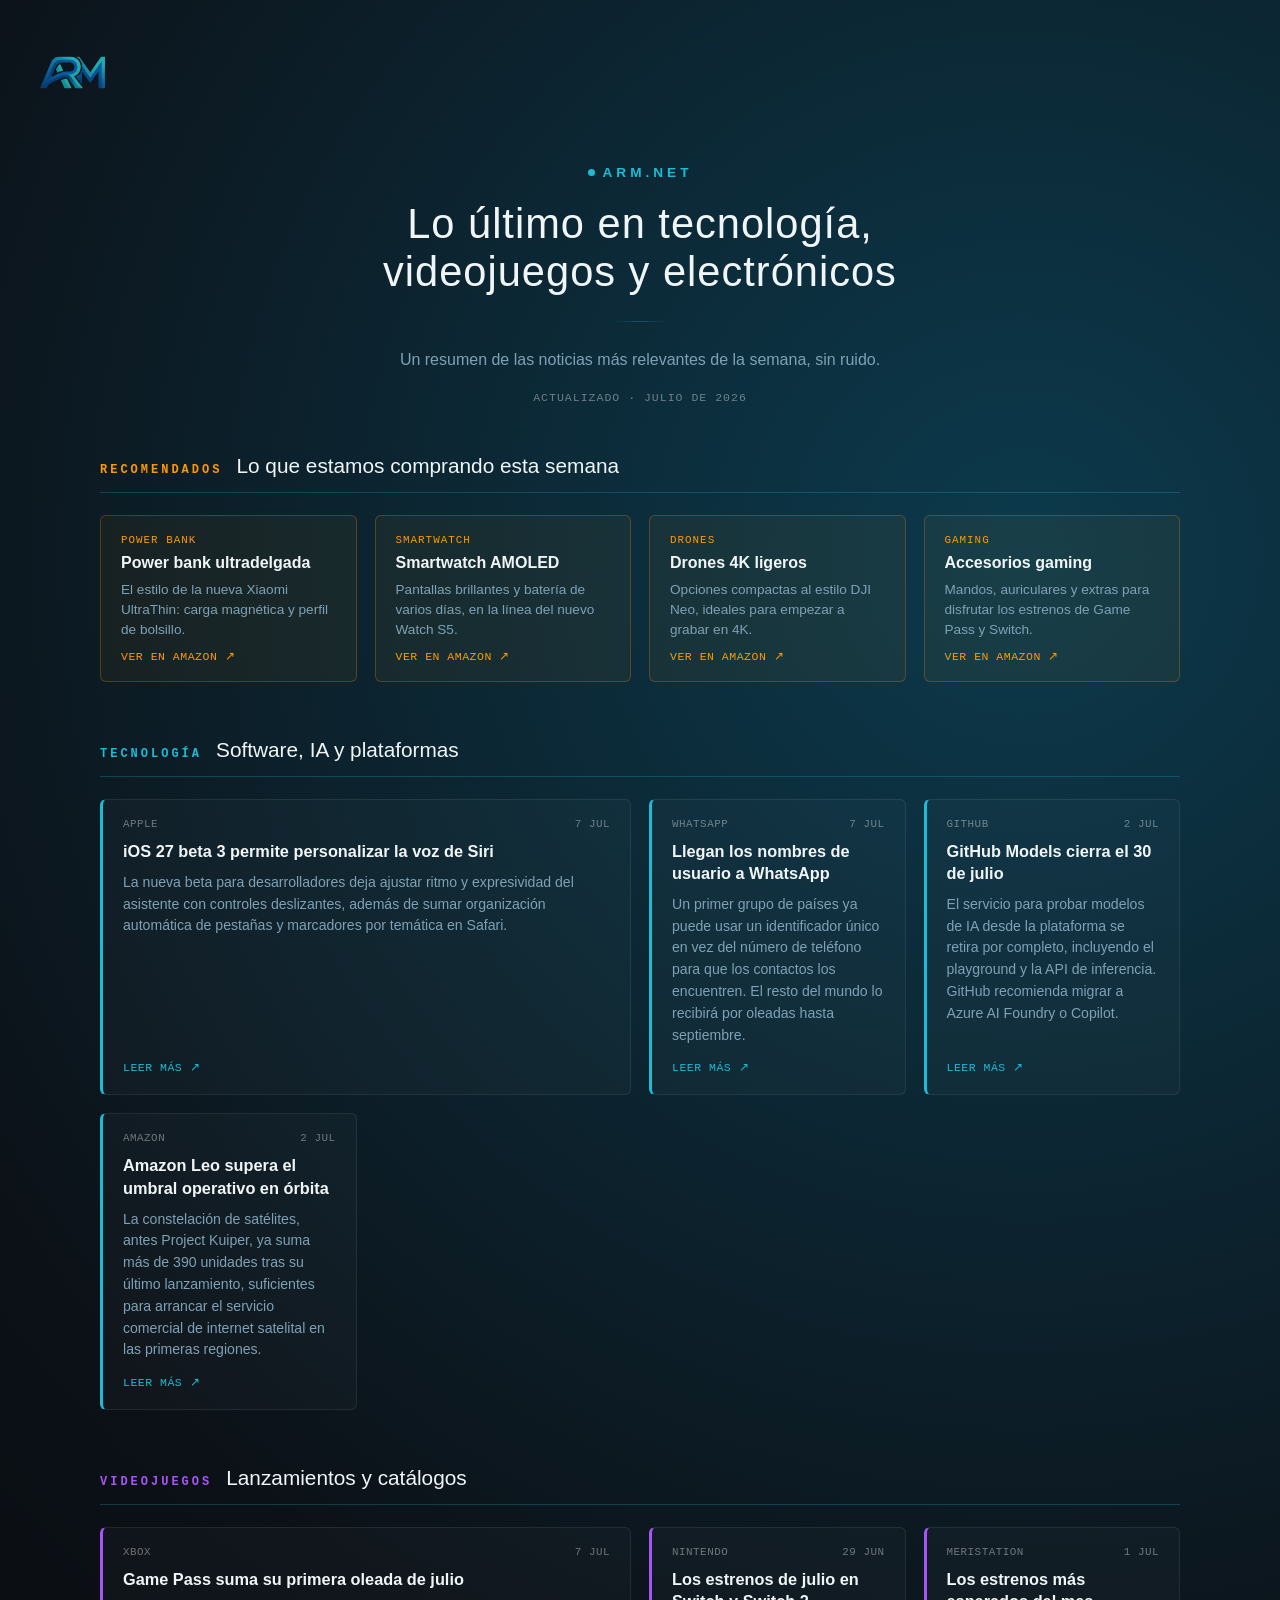
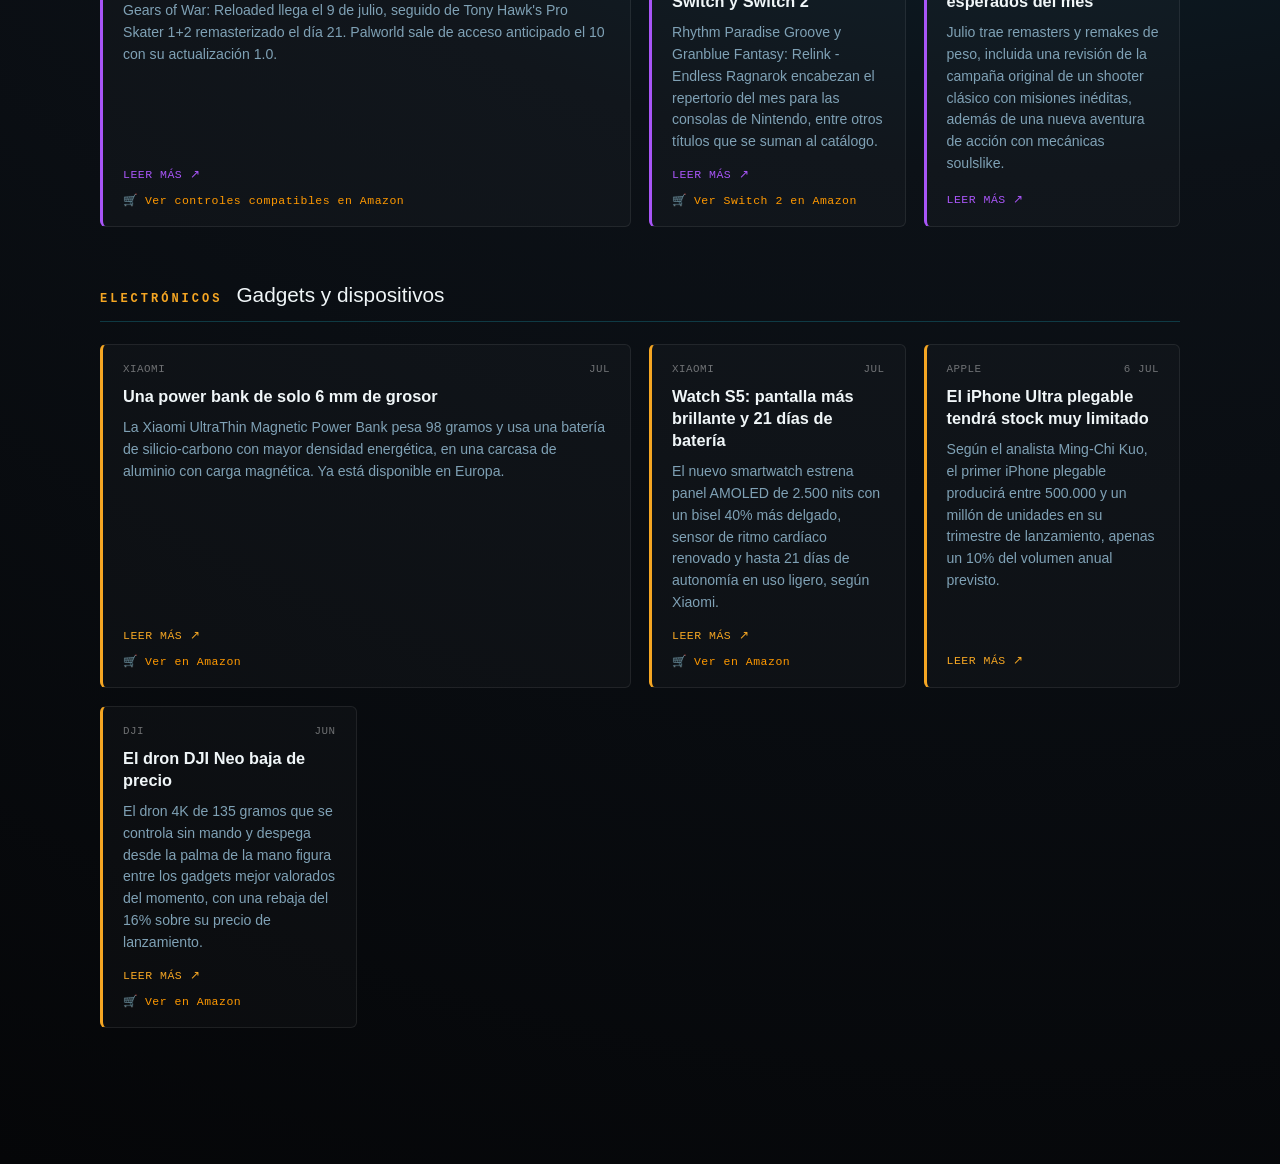
==== index.html @ 1f410a61 "Update index.html" ====
<!DOCTYPE html>
<html lang="es">

<head>
    <meta charset="UTF-8">
    <meta name="viewport" content="width=device-width, initial-scale=1.0">
    <title>ARM - Noticias de tecnología, videojuegos y electrónicos</title>
    <link rel="icon" href="LOGO.png" type="image/x-icon">
    <link rel="stylesheet" href="css/style.css">
    <link rel="stylesheet" href="css/style-noticias.css">
</head>

<body>

    <header class="header">
        <div class="logo">
            <img src="LOGO.png" alt="Logo ARM" class="logo-image">
        </div>
    </header>

    <main class="main-content main-content--news">

        <div class="news-hero">
            <p class="tagline"><span class="pulse-dot"></span>ARM.NET</p>
            <h1 class="title">Lo último en tecnología, videojuegos y electrónicos</h1>
            <div class="divider"></div>
            <p class="description">Un resumen de las noticias más relevantes de la semana, sin ruido.</p>
            <p class="update-stamp">Actualizado · julio de 2026</p>
        </div>

        <!-- PRODUCTOS DESTACADOS -->
        <section class="news-section news-section--picks">
            <div class="news-section-header">
                <span class="cat-label">Recomendados</span>
                <h2>Lo que estamos comprando esta semana</h2>
            </div>
            <div class="picks-grid">

                <a class="pick-card" href="https://www.amazon.com/Xiaomi-5000mAh-Lightweight-Charging-Mag-Safe/dp/B0DMWWY2NH?crid=3RUTXGGE00MPI&dib=eyJ2IjoiMSJ9.[base64].AmkKWj-uXUbSzmNxikKQh7bnKQY0vXJV3h_Q9163OS8&dib_tag=se&keywords=powerbank%2Bxiaomi&qid=1783469536&sprefix=powerbank%2Bxiamo%2Caps%2C221&sr=8-2&th=1&linkCode=ll2&tag=ptyarm-20&linkId=109f9b94fcd59bc7ab41a1405454d57a&language=en_US&ref_=as_li_ss_tl" target="_blank" rel="noopener sponsored">
                    <span class="pick-label">Power bank</span>
                    <h3>Power bank ultradelgada</h3>
                    <p>El estilo de la nueva Xiaomi UltraThin: carga magnética y perfil de bolsillo.</p>
                    <span class="pick-cta">Ver en Amazon ↗</span>
                </a>

                <a class="pick-card" href="https://www.amazon.com/s?k=smartwatch+amoled&linkCode=ll2&tag=ptyarm-20&linkId=1a92106a99a8bc4816a3cbd291fab95d&language=en_US&ref_=as_li_ss_tl" target="_blank" rel="noopener sponsored">
                    <span class="pick-label">Smartwatch</span>
                    <h3>Smartwatch AMOLED</h3>
                    <p>Pantallas brillantes y batería de varios días, en la línea del nuevo Watch S5.</p>
                    <span class="pick-cta">Ver en Amazon ↗</span>
                </a>

                <a class="pick-card" href="https://www.amazon.com/DJI-Mini-Lightweight-Foldable-Intelligent/dp/B0BL3T49JF?dib=eyJ2IjoiMSJ9.[base64].1-SeYwRdbeAqhAtV2pOMCZ4-5J88rynvjH-hFfYubtg&dib_tag=se&keywords=drone%2B4k%2Bligero&qid=1783469637&sr=8-1-spons&sp_csd=d2lkZ2V0TmFtZT1zcF9hdGY&th=1&linkCode=ll2&tag=ptyarm-20&linkId=1bf2e4819483db5c0edaef39b4b77c48&language=en_US&ref_=as_li_ss_tl" target="_blank" rel="noopener sponsored">
                    <span class="pick-label">Drones</span>
                    <h3>Drones 4K ligeros</h3>
                    <p>Opciones compactas al estilo DJI Neo, ideales para empezar a grabar en 4K.</p>
                    <span class="pick-cta">Ver en Amazon ↗</span>
                </a>

                <a class="pick-card" href="https://www.amazon.com/s?k=accesorios+gaming&linkCode=ll2&tag=ptyarm-20&linkId=59ced703939559e4887b64177bcf8160&language=en_US&ref_=as_li_ss_tl" target="_blank" rel="noopener sponsored">
                    <span class="pick-label">Gaming</span>
                    <h3>Accesorios gaming</h3>
                    <p>Mandos, auriculares y extras para disfrutar los estrenos de Game Pass y Switch.</p>
                    <span class="pick-cta">Ver en Amazon ↗</span>
                </a>

            </div>
        </section>

        <!-- TECNOLOGÍA -->
        <section class="news-section news-section--tech">
            <div class="news-section-header">
                <span class="cat-label">Tecnología</span>
                <h2>Software, IA y plataformas</h2>
            </div>
            <div class="news-grid">

                <article class="news-card news-card--featured">
                    <div class="meta"><span>Apple</span><span>7 jul</span></div>
                    <h3>iOS 27 beta 3 permite personalizar la voz de Siri</h3>
                    <p>La nueva beta para desarrolladores deja ajustar ritmo y expresividad del asistente con controles deslizantes, además de sumar organización automática de pestañas y marcadores por temática en Safari.</p>
                    <a class="read-more" href="https://reviblog.net/noticia/noticias-tecnologia-7-julio-2026/" target="_blank" rel="noopener">Leer más ↗</a>
                </article>

                <article class="news-card">
                    <div class="meta"><span>WhatsApp</span><span>7 jul</span></div>
                    <h3>Llegan los nombres de usuario a WhatsApp</h3>
                    <p>Un primer grupo de países ya puede usar un identificador único en vez del número de teléfono para que los contactos los encuentren. El resto del mundo lo recibirá por oleadas hasta septiembre.</p>
                    <a class="read-more" href="https://reviblog.net/noticia/noticias-tecnologia-7-julio-2026/" target="_blank" rel="noopener">Leer más ↗</a>
                </article>

                <article class="news-card">
                    <div class="meta"><span>GitHub</span><span>2 jul</span></div>
                    <h3>GitHub Models cierra el 30 de julio</h3>
                    <p>El servicio para probar modelos de IA desde la plataforma se retira por completo, incluyendo el playground y la API de inferencia. GitHub recomienda migrar a Azure AI Foundry o Copilot.</p>
                    <a class="read-more" href="https://reviblog.net/noticia/noticias-tecnologia-2-julio-2026/" target="_blank" rel="noopener">Leer más ↗</a>
                </article>

                <article class="news-card">
                    <div class="meta"><span>Amazon</span><span>2 jul</span></div>
                    <h3>Amazon Leo supera el umbral operativo en órbita</h3>
                    <p>La constelación de satélites, antes Project Kuiper, ya suma más de 390 unidades tras su último lanzamiento, suficientes para arrancar el servicio comercial de internet satelital en las primeras regiones.</p>
                    <a class="read-more" href="https://wwwhatsnew.com/" target="_blank" rel="noopener">Leer más ↗</a>
                </article>

            </div>
        </section>

        <!-- VIDEOJUEGOS -->
        <section class="news-section news-section--gaming">
            <div class="news-section-header">
                <span class="cat-label">Videojuegos</span>
                <h2>Lanzamientos y catálogos</h2>
            </div>
            <div class="news-grid">

                <article class="news-card news-card--featured">
                    <div class="meta"><span>Xbox</span><span>7 jul</span></div>
                    <h3>Game Pass suma su primera oleada de julio</h3>
                    <p>Gears of War: Reloaded llega el 9 de julio, seguido de Tony Hawk's Pro Skater 1+2 remasterizado el día 21. Palworld sale de acceso anticipado el 10 con su actualización 1.0.</p>
                    <a class="read-more" href="https://www.myepicnet.com/noticias/xbox-game-pass-anuncia-primera-oleada-de-julio-2026/" target="_blank" rel="noopener">Leer más ↗</a>
                    <a class="amazon-inline" href="https://www.amazon.com/s?k=controller+for+pc&crid=35J5G4BC2TWKC&sprefix=controller+for+p%2Caps%2C280&linkCode=ll2&tag=ptyarm-20&linkId=e2b759cac67517fb38c53a2b93563529&language=en_US&ref_=as_li_ss_tl" target="_blank" rel="noopener sponsored">🛒 Ver controles compatibles en Amazon</a>
                </article>

                <article class="news-card">
                    <div class="meta"><span>Nintendo</span><span>29 jun</span></div>
                    <h3>Los estrenos de julio en Switch y Switch 2</h3>
                    <p>Rhythm Paradise Groove y Granblue Fantasy: Relink - Endless Ragnarok encabezan el repertorio del mes para las consolas de Nintendo, entre otros títulos que se suman al catálogo.</p>
                    <a class="read-more" href="https://www.nintendo.com/es-es/Noticias/2026/Julio/Proximos-juegos-Julio-de-2026-3130162.html" target="_blank" rel="noopener">Leer más ↗</a>
                    <a class="amazon-inline" href="https://www.amazon.com/s?k=nintendo+switch&crid=3II9HLF95RKOQ&sprefix=nintendo+switch%2Caps%2C247&linkCode=ll2&tag=ptyarm-20&linkId=1e52585c4fc7d753b97b8770b039df2c&language=en_US&ref_=as_li_ss_tl" target="_blank" rel="noopener sponsored">🛒 Ver Switch 2 en Amazon</a>
                </article>

                <article class="news-card">
                    <div class="meta"><span>Meristation</span><span>1 jul</span></div>
                    <h3>Los estrenos más esperados del mes</h3>
                    <p>Julio trae remasters y remakes de peso, incluida una revisión de la campaña original de un shooter clásico con misiones inéditas, además de una nueva aventura de acción con mecánicas soulslike.</p>
                    <a class="read-more" href="https://www.semana.com/tecnologia/articulo/videojuegos-que-se-estrenan-en-julio-2026-estas-son-las-fechas-y-titulos-mas-esperados/202623/" target="_blank" rel="noopener">Leer más ↗</a>
                </article>

            </div>
        </section>

        <!-- ELECTRÓNICOS -->
        <section class="news-section news-section--elec">
            <div class="news-section-header">
                <span class="cat-label">Electrónicos</span>
                <h2>Gadgets y dispositivos</h2>
            </div>
            <div class="news-grid">

                <article class="news-card news-card--featured">
                    <div class="meta"><span>Xiaomi</span><span>jul</span></div>
                    <h3>Una power bank de solo 6 mm de grosor</h3>
                    <p>La Xiaomi UltraThin Magnetic Power Bank pesa 98 gramos y usa una batería de silicio-carbono con mayor densidad energética, en una carcasa de aluminio con carga magnética. Ya está disponible en Europa.</p>
                    <a class="read-more" href="https://www.yankodesign.com/2026/07/07/the-8-best-tech-gadgets-of-july-2026/" target="_blank" rel="noopener">Leer más ↗</a>
                    <a class="amazon-inline" href="https://www.amazon.com/Xiaomi-Magnetic-Portable-Wireless-Charging/dp/B0DMWWY2NH?dib=eyJ2IjoiMSJ9.[base64].2xKHgidmlGpAtMd81Ef1CXEHeBkG0CJR6-hFlOXmqWE&dib_tag=se&keywords=xiaomi%2Bpower%2Bbank%2Bmagnetica&qid=1783469260&sr=8-1&th=1&linkCode=ll2&tag=ptyarm-20&linkId=9e6341f41a2add384ea72ac51b748c9b&language=en_US&ref_=as_li_ss_tl" target="_blank" rel="noopener sponsored">🛒 Ver en Amazon</a>
                </article>

                <article class="news-card">
                    <div class="meta"><span>Xiaomi</span><span>jul</span></div>
                    <h3>Watch S5: pantalla más brillante y 21 días de batería</h3>
                    <p>El nuevo smartwatch estrena panel AMOLED de 2.500 nits con un bisel 40% más delgado, sensor de ritmo cardíaco renovado y hasta 21 días de autonomía en uso ligero, según Xiaomi.</p>
                    <a class="read-more" href="https://www.yankodesign.com/2026/07/07/the-8-best-tech-gadgets-of-july-2026/" target="_blank" rel="noopener">Leer más ↗</a>
                    <a class="amazon-inline" href="https://www.amazon.com/Xiaomi-Redmi-Watch-Active-Midnight/dp/B0DFZPR9Z4?crid=20N9RHWABFBES&dib=eyJ2IjoiMSJ9.[base64].Bq3-MHTPFasGqsHQZBcKaaXfWLQIPPEBpwpkl29blCc&dib_tag=se&keywords=xiaomi+watch+s5&qid=1783469214&sprefix=xiaomi+watch+s5%2Caps%2C230&sr=8-1&linkCode=ll2&tag=ptyarm-20&linkId=fe6442a07272d4ab6687feb6df449c85&language=en_US&ref_=as_li_ss_tl" target="_blank" rel="noopener sponsored">🛒 Ver en Amazon</a>
                </article>

                <article class="news-card">
                    <div class="meta"><span>Apple</span><span>6 jul</span></div>
                    <h3>El iPhone Ultra plegable tendrá stock muy limitado</h3>
                    <p>Según el analista Ming-Chi Kuo, el primer iPhone plegable producirá entre 500.000 y un millón de unidades en su trimestre de lanzamiento, apenas un 10% del volumen anual previsto.</p>
                    <a class="read-more" href="https://reviblog.net/noticia/noticias-tecnologia-6-julio-2026/" target="_blank" rel="noopener">Leer más ↗</a>
                </article>

                <article class="news-card">
                    <div class="meta"><span>DJI</span><span>jun</span></div>
                    <h3>El dron DJI Neo baja de precio</h3>
                    <p>El dron 4K de 135 gramos que se controla sin mando y despega desde la palma de la mano figura entre los gadgets mejor valorados del momento, con una rebaja del 16% sobre su precio de lanzamiento.</p>
                    <a class="read-more" href="https://m8d.io/tecnologia-invisible-gadgets-futuristas-baratos/" target="_blank" rel="noopener">Leer más ↗</a>
                    <a class="amazon-inline" href="https://www.amazon.com/DJI-Bundle-Lighted-Landing-Propeller/dp/B0GYNRWS7G?crid=3OMGHHDYM124O&dib=eyJ2IjoiMSJ9.[base64].Xa0ZO3Xnzg6lt3zHH-HHe7nCQTlbQWq3urAvJi-KSow&dib_tag=se&keywords=dji+neo&qid=1783469164&sprefix=dji+neo+%2Caps%2C238&sr=8-1&linkCode=ll2&tag=ptyarm-20&linkId=d672eda80427618b950c0a054e14c9f9&language=en_US&ref_=as_li_ss_tl" target="_blank" rel="noopener sponsored">🛒 Ver en Amazon</a>
                </article>

            </div>
        </section>

    </main>

</body>

</html>
---- css/style.css ----
:root {
    --bg-gradient: radial-gradient(circle at 80% 20%, #0c3a4d 0%, #0c1117 50%, #050608 100%);
    --color-text-white: #ffffff;
    --color-text-light: #f0f6f8;
    --color-text-secondary: #7fa1b5;
    --color-text-accent: #1cbcd4;
    --color-text-muted: rgba(255, 255, 255, 0.4);
    --color-divider: rgba(28, 188, 212, 0.25);
    --font-main: 'Segoe UI', Tahoma, Geneva, Verdana, sans-serif;
    --padding-body: 40px 20px;
    --max-width-header: 1200px;
    --max-width-content: 600px;
    --transition-fade: fadeIn 1.5s ease-out;
}

* {
    margin: 0;
    padding: 0;
    box-sizing: border-box;
}

body {
    font-family: var(--font-main);
    color: var(--color-text-white);
    min-height: 100vh;
    display: flex;
    flex-direction: column;
    justify-content: space-between;
    align-items: center;
    padding: var(--padding-body);
    background: var(--bg-gradient);
    overflow-x: hidden;
}


/* Encabezado / Navegación */

.header {
    width: 100%;
    max-width: var(--max-width-header);
    display: flex;
    justify-content: space-between;
    align-items: center;
    margin-bottom: 40px;
}

.logo {
    display: flex;
    align-items: center;
}

.logo-image {
    width: 65px;
    height: 65px;
    object-fit: contain;
}

.nav-links {
    display: flex;
    gap: 20px;
}

.nav-links a {
    color: var(--color-text-secondary);
    text-decoration: none;
    font-size: 0.9rem;
    letter-spacing: 1px;
    transition: color 0.3s ease;
}

.nav-links a:hover {
    color: var(--color-text-accent);
}


/* Contenido Central */

.main-content {
    text-align: center;
    max-width: var(--max-width-content);
    animation: var(--transition-fade);
    margin: auto 0;
}

.tagline {
    font-size: 0.85rem;
    text-transform: uppercase;
    letter-spacing: 4px;
    color: var(--color-text-accent);
    margin-bottom: 20px;
    font-weight: 600;
}

.title {
    font-size: 2.5rem;
    font-weight: 400;
    letter-spacing: 1px;
    margin-bottom: 25px;
    color: var(--color-text-light);
}

.divider {
    width: 60px;
    height: 1px;
    background: linear-gradient(to right, transparent, var(--color-divider), transparent);
    margin: 0 auto 25px auto;
}

.description {
    font-size: 1rem;
    color: var(--color-text-secondary);
    line-height: 1.6;
    font-weight: 300;
}


/* Pie de página */

.footer {
    font-size: 0.75rem;
    color: var(--color-text-muted);
    letter-spacing: 0.5px;
    margin-top: 40px;
    text-align: center;
    width: 100%;
}

@keyframes fadeIn {
    from {
        opacity: 0;
        transform: translateY(10px);
    }
    to {
        opacity: 1;
        transform: translateY(0);
    }
}

@media (max-width: 600px) {
    .title {
        font-size: 1.8rem;
    }
    .description {
        font-size: 0.9rem;
    }
}
---- css/style-noticias.css ----
/* Panel de noticias — extiende los tokens de style.css */

:root {
    --color-tech: #1cbcd4;
    --color-tech-dim: rgba(28, 188, 212, 0.12);
    --color-gaming: #a855f7;
    --color-gaming-dim: rgba(168, 85, 247, 0.12);
    --color-elec: #f5a623;
    --color-elec-dim: rgba(245, 166, 35, 0.12);
    --font-mono: ui-monospace, 'SF Mono', 'Cascadia Code', 'Roboto Mono', Consolas, monospace;
}

body {
    justify-content: flex-start;
}

.main-content--news {
    max-width: 1080px;
    width: 100%;
    text-align: left;
    margin: 0 0 40px 0;
    animation: var(--transition-fade);
}

/* Hero / radar */

.news-hero {
    display: flex;
    flex-direction: column;
    align-items: center;
    text-align: center;
    padding: 20px 0 50px 0;
    position: relative;
}

.news-hero .tagline {
    display: inline-flex;
    align-items: center;
    gap: 8px;
    justify-content: center;
}

.pulse-dot {
    width: 7px;
    height: 7px;
    border-radius: 50%;
    background: var(--color-tech);
    box-shadow: 0 0 0 0 rgba(28, 188, 212, 0.6);
    animation: pulse 2s infinite;
}

@keyframes pulse {
    0% { box-shadow: 0 0 0 0 rgba(28, 188, 212, 0.5); }
    70% { box-shadow: 0 0 0 8px rgba(28, 188, 212, 0); }
    100% { box-shadow: 0 0 0 0 rgba(28, 188, 212, 0); }
}

@media (prefers-reduced-motion: reduce) {
    .pulse-dot { animation: none; }
}

.news-hero .title {
    font-size: 2.6rem;
    max-width: 640px;
}

.news-hero .description {
    max-width: 520px;
}

.update-stamp {
    margin-top: 18px;
    font-family: var(--font-mono);
    font-size: 0.72rem;
    letter-spacing: 1px;
    color: var(--color-text-muted);
    text-transform: uppercase;
}

/* Productos destacados (afiliados Amazon) */

.news-section--picks .cat-label { color: #ff9900; }

.picks-grid {
    display: grid;
    grid-template-columns: repeat(auto-fill, minmax(220px, 1fr));
    gap: 18px;
}

.pick-card {
    background: rgba(255, 153, 0, 0.05);
    border: 1px solid rgba(255, 153, 0, 0.25);
    border-radius: 6px;
    padding: 18px 20px;
    display: flex;
    flex-direction: column;
    gap: 8px;
    text-decoration: none;
    transition: transform 0.25s ease, background 0.25s ease;
}

.pick-card:hover {
    transform: translateY(-3px);
    background: rgba(255, 153, 0, 0.09);
}

.pick-label {
    font-family: var(--font-mono);
    font-size: 0.68rem;
    letter-spacing: 1px;
    text-transform: uppercase;
    color: #ff9900;
}

.pick-card h3 {
    font-size: 1rem;
    font-weight: 600;
    color: var(--color-text-light);
    margin: 0;
}

.pick-card p {
    font-size: 0.85rem;
    line-height: 1.5;
    color: var(--color-text-secondary);
    margin: 0;
    flex-grow: 1;
}

.pick-cta {
    font-family: var(--font-mono);
    font-size: 0.72rem;
    letter-spacing: 0.5px;
    text-transform: uppercase;
    color: #ff9900;
}

.affiliate-disclosure {
    margin-top: 16px;
    font-size: 0.72rem;
    color: var(--color-text-muted);
}

/* Enlaces de afiliado dentro de cada noticia */

.amazon-inline {
    font-family: var(--font-mono);
    font-size: 0.72rem;
    letter-spacing: 0.5px;
    text-decoration: none;
    color: #ff9900;
    align-self: flex-start;
    border-bottom: 1px solid transparent;
    transition: border-color 0.2s ease;
}

.amazon-inline:hover {
    border-bottom-color: #ff9900;
}

/* Secciones por categoría */

.news-section {
    margin-bottom: 56px;
}

.news-section-header {
    display: flex;
    align-items: baseline;
    gap: 14px;
    margin-bottom: 22px;
    border-bottom: 1px solid var(--color-divider);
    padding-bottom: 14px;
}

.news-section-header .cat-label {
    font-family: var(--font-mono);
    font-size: 0.75rem;
    letter-spacing: 3px;
    text-transform: uppercase;
    font-weight: 600;
}

.news-section-header h2 {
    font-size: 1.3rem;
    font-weight: 400;
    color: var(--color-text-light);
    margin: 0;
}

.news-section--tech .cat-label { color: var(--color-tech); }
.news-section--gaming .cat-label { color: var(--color-gaming); }
.news-section--elec .cat-label { color: var(--color-elec); }

.news-grid {
    display: grid;
    grid-template-columns: repeat(auto-fill, minmax(240px, 1fr));
    gap: 18px;
}

.news-card {
    background: rgba(255, 255, 255, 0.025);
    border: 1px solid rgba(255, 255, 255, 0.08);
    border-left: 3px solid transparent;
    border-radius: 6px;
    padding: 18px 20px;
    display: flex;
    flex-direction: column;
    gap: 10px;
    transition: transform 0.25s ease, background 0.25s ease, border-color 0.25s ease;
}

.news-card:hover {
    transform: translateY(-3px);
    background: rgba(255, 255, 255, 0.045);
}

.news-section--tech .news-card { border-left-color: var(--color-tech); }
.news-section--gaming .news-card { border-left-color: var(--color-gaming); }
.news-section--elec .news-card { border-left-color: var(--color-elec); }

.news-card .meta {
    font-family: var(--font-mono);
    font-size: 0.68rem;
    letter-spacing: 0.5px;
    color: var(--color-text-muted);
    text-transform: uppercase;
    display: flex;
    justify-content: space-between;
}

.news-card h3 {
    font-size: 1.02rem;
    font-weight: 600;
    line-height: 1.35;
    color: var(--color-text-light);
    margin: 0;
}

.news-card p {
    font-size: 0.88rem;
    line-height: 1.55;
    color: var(--color-text-secondary);
    margin: 0;
    flex-grow: 1;
}

.news-card a.read-more {
    font-family: var(--font-mono);
    font-size: 0.72rem;
    letter-spacing: 0.5px;
    text-decoration: none;
    text-transform: uppercase;
    margin-top: 4px;
    align-self: flex-start;
    padding-bottom: 1px;
    border-bottom: 1px solid transparent;
    transition: border-color 0.2s ease;
}

.news-section--tech a.read-more { color: var(--color-tech); }
.news-section--gaming a.read-more { color: var(--color-gaming); }
.news-section--elec a.read-more { color: var(--color-elec); }

.news-card a.read-more:hover {
    border-bottom-color: currentColor;
}

/* Featured card (primera de cada sección) */

.news-card--featured {
    grid-column: span 2;
}

@media (max-width: 700px) {
    .news-card--featured {
        grid-column: span 1;
    }
    .news-hero .title {
        font-size: 1.9rem;
    }
}
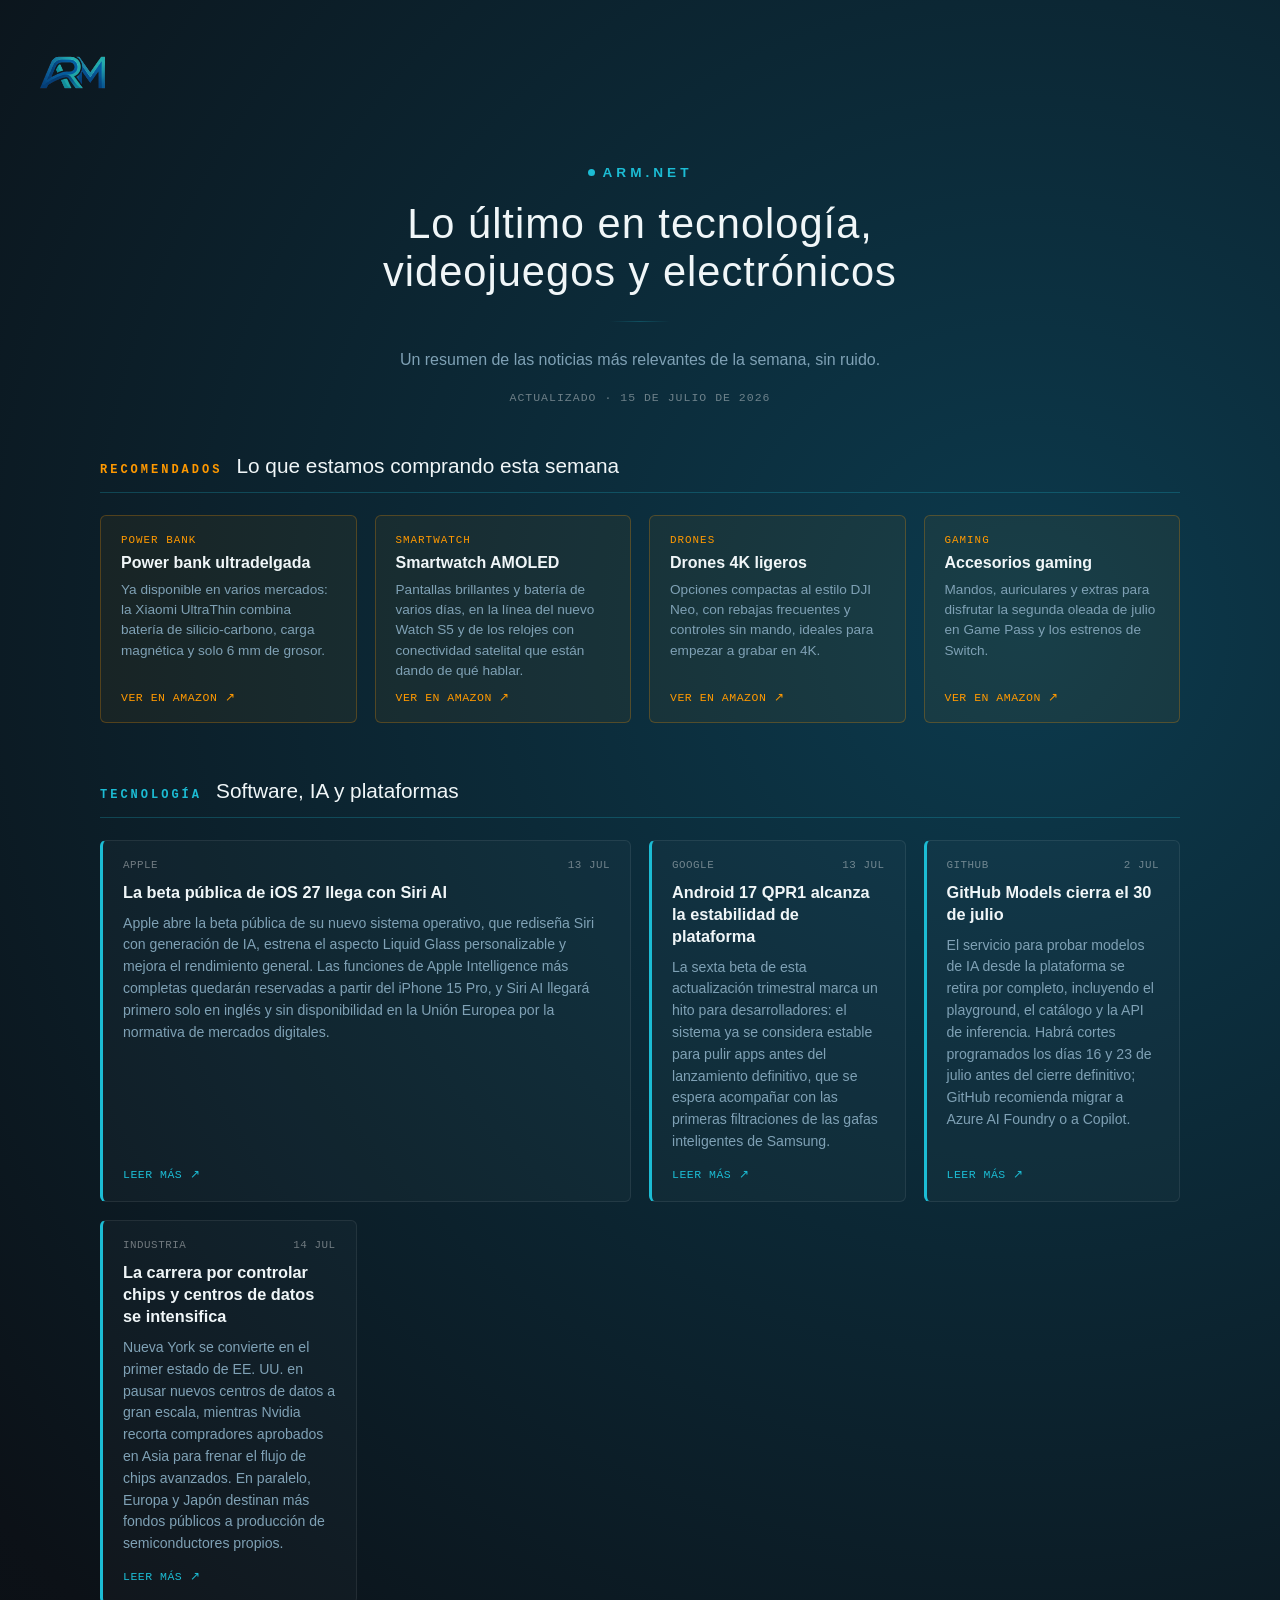
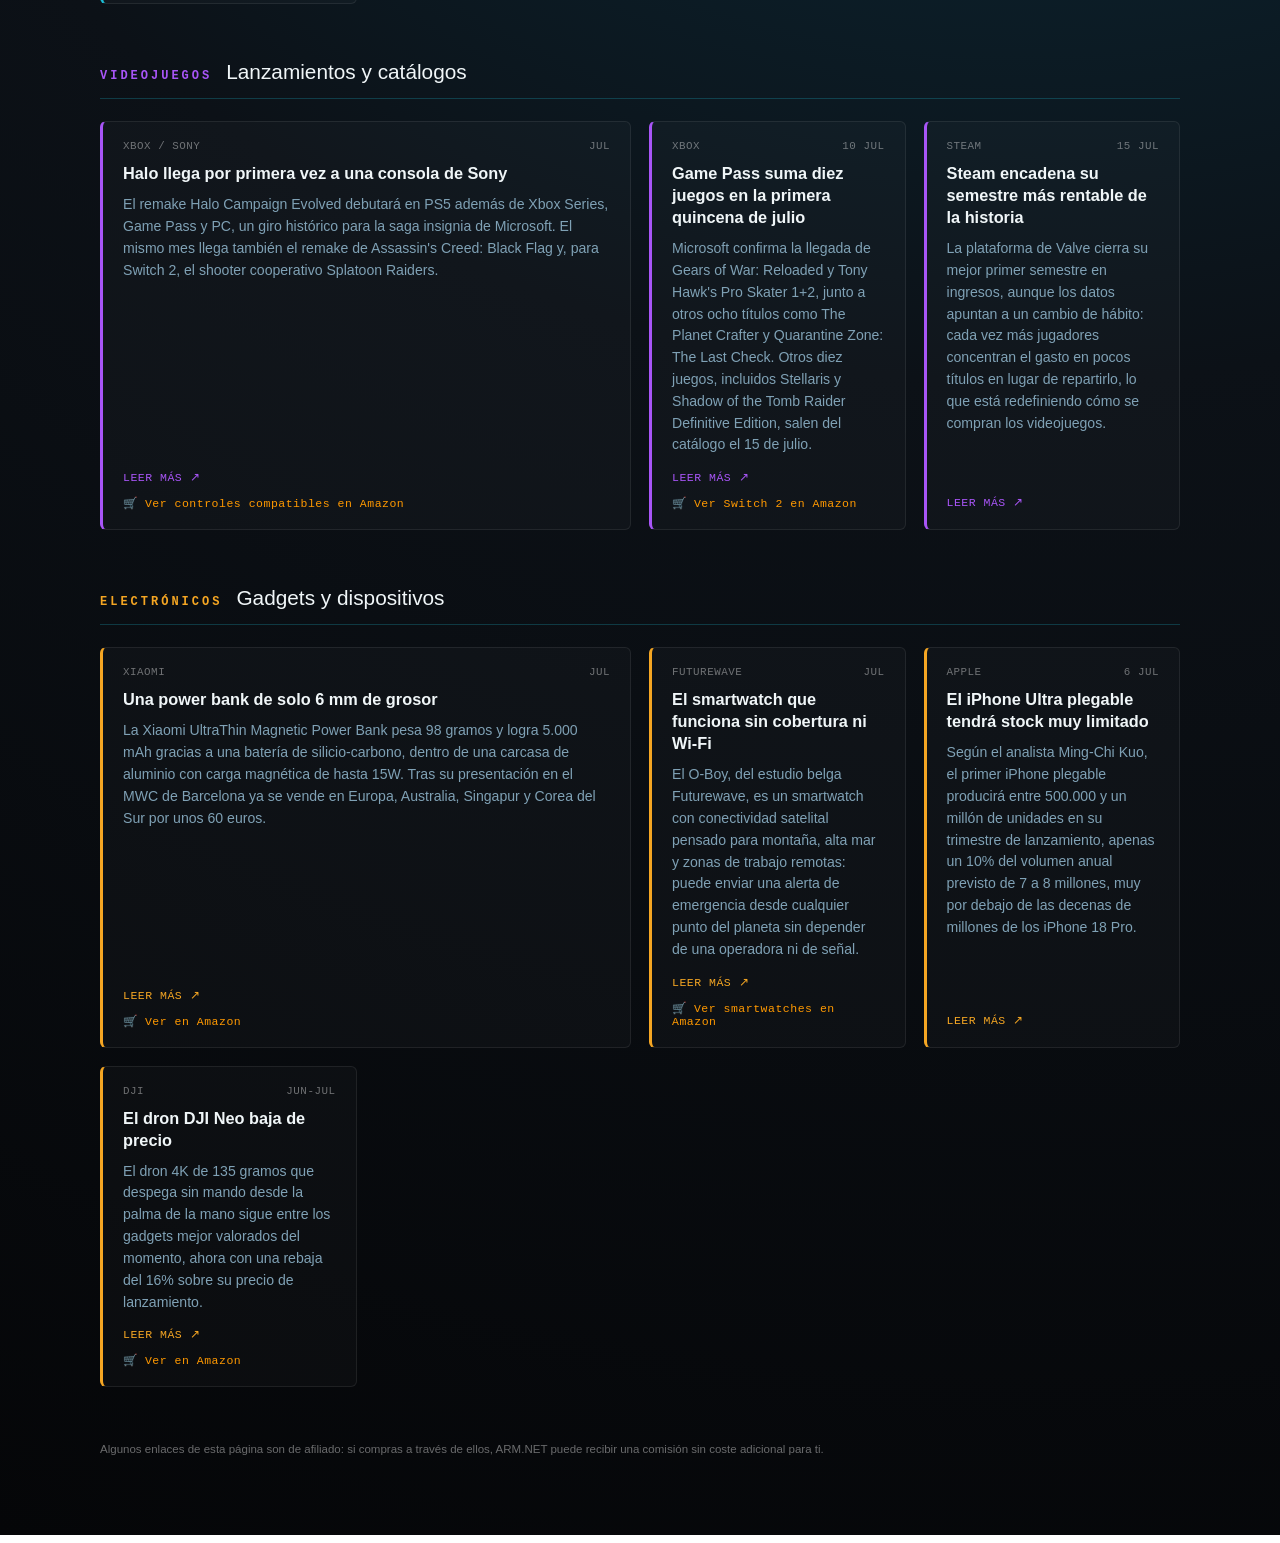
==== commit 77f24bc8: "Update index.html" ====
--- a/index.html
+++ b/index.html
@@ -25,7 +25,7 @@
             <h1 class="title">Lo último en tecnología, videojuegos y electrónicos</h1>
             <div class="divider"></div>
             <p class="description">Un resumen de las noticias más relevantes de la semana, sin ruido.</p>
-            <p class="update-stamp">Actualizado · julio de 2026</p>
+            <p class="update-stamp">Actualizado · 15 de julio de 2026</p>
         </div>
 
         <!-- PRODUCTOS DESTACADOS -->
@@ -36,31 +36,31 @@
             </div>
             <div class="picks-grid">
 
-                <a class="pick-card" href="https://www.amazon.com/Xiaomi-5000mAh-Lightweight-Charging-Mag-Safe/dp/B0DMWWY2NH?crid=3RUTXGGE00MPI&dib=eyJ2IjoiMSJ9.[base64].AmkKWj-uXUbSzmNxikKQh7bnKQY0vXJV3h_Q9163OS8&dib_tag=se&keywords=powerbank%2Bxiaomi&qid=1783469536&sprefix=powerbank%2Bxiamo%2Caps%2C221&sr=8-2&th=1&linkCode=ll2&tag=ptyarm-20&linkId=109f9b94fcd59bc7ab41a1405454d57a&language=en_US&ref_=as_li_ss_tl" target="_blank" rel="noopener sponsored">
+                <a class="pick-card" href="https://www.amazon.com/Xiaomi-5000mAh-Lightweight-Charging-Mag-Safe/dp/B0DMWWY2NH?crid=3RUTXGGE00MPI&dib=eyJ2IjoiMSJ9.[base64].AmkKWj-uXUbSzmNxikKQh7bnKQY0vXJV3h_Q9163OS8&dib_tag=se&keywords=powerbank%2Bxiaomi&qid=1783469536&sprefix=powerbank%2Bxiamo%2Caps%2C221&sr=8-2&th=1&linkCode=ll2&tag=ptyarm-20&linkId=b6c56acf9c4d9119c9df0e6f1142d32b&language=en_US&ref_=as_li_ss_tl" target="_blank" rel="noopener sponsored">
                     <span class="pick-label">Power bank</span>
                     <h3>Power bank ultradelgada</h3>
-                    <p>El estilo de la nueva Xiaomi UltraThin: carga magnética y perfil de bolsillo.</p>
+                    <p>Ya disponible en varios mercados: la Xiaomi UltraThin combina batería de silicio-carbono, carga magnética y solo 6 mm de grosor.</p>
                     <span class="pick-cta">Ver en Amazon ↗</span>
                 </a>
 
                 <a class="pick-card" href="https://www.amazon.com/s?k=smartwatch+amoled&linkCode=ll2&tag=ptyarm-20&linkId=1a92106a99a8bc4816a3cbd291fab95d&language=en_US&ref_=as_li_ss_tl" target="_blank" rel="noopener sponsored">
                     <span class="pick-label">Smartwatch</span>
                     <h3>Smartwatch AMOLED</h3>
-                    <p>Pantallas brillantes y batería de varios días, en la línea del nuevo Watch S5.</p>
+                    <p>Pantallas brillantes y batería de varios días, en la línea del nuevo Watch S5 y de los relojes con conectividad satelital que están dando de qué hablar.</p>
                     <span class="pick-cta">Ver en Amazon ↗</span>
                 </a>
 
                 <a class="pick-card" href="https://www.amazon.com/DJI-Mini-Lightweight-Foldable-Intelligent/dp/B0BL3T49JF?dib=eyJ2IjoiMSJ9.[base64].1-SeYwRdbeAqhAtV2pOMCZ4-5J88rynvjH-hFfYubtg&dib_tag=se&keywords=drone%2B4k%2Bligero&qid=1783469637&sr=8-1-spons&sp_csd=d2lkZ2V0TmFtZT1zcF9hdGY&th=1&linkCode=ll2&tag=ptyarm-20&linkId=1bf2e4819483db5c0edaef39b4b77c48&language=en_US&ref_=as_li_ss_tl" target="_blank" rel="noopener sponsored">
                     <span class="pick-label">Drones</span>
                     <h3>Drones 4K ligeros</h3>
-                    <p>Opciones compactas al estilo DJI Neo, ideales para empezar a grabar en 4K.</p>
+                    <p>Opciones compactas al estilo DJI Neo, con rebajas frecuentes y controles sin mando, ideales para empezar a grabar en 4K.</p>
                     <span class="pick-cta">Ver en Amazon ↗</span>
                 </a>
 
                 <a class="pick-card" href="https://www.amazon.com/s?k=accesorios+gaming&linkCode=ll2&tag=ptyarm-20&linkId=59ced703939559e4887b64177bcf8160&language=en_US&ref_=as_li_ss_tl" target="_blank" rel="noopener sponsored">
                     <span class="pick-label">Gaming</span>
                     <h3>Accesorios gaming</h3>
-                    <p>Mandos, auriculares y extras para disfrutar los estrenos de Game Pass y Switch.</p>
+                    <p>Mandos, auriculares y extras para disfrutar la segunda oleada de julio en Game Pass y los estrenos de Switch.</p>
                     <span class="pick-cta">Ver en Amazon ↗</span>
                 </a>
 
@@ -76,31 +76,31 @@
             <div class="news-grid">
 
                 <article class="news-card news-card--featured">
-                    <div class="meta"><span>Apple</span><span>7 jul</span></div>
-                    <h3>iOS 27 beta 3 permite personalizar la voz de Siri</h3>
-                    <p>La nueva beta para desarrolladores deja ajustar ritmo y expresividad del asistente con controles deslizantes, además de sumar organización automática de pestañas y marcadores por temática en Safari.</p>
-                    <a class="read-more" href="https://reviblog.net/noticia/noticias-tecnologia-7-julio-2026/" target="_blank" rel="noopener">Leer más ↗</a>
+                    <div class="meta"><span>Apple</span><span>13 jul</span></div>
+                    <h3>La beta pública de iOS 27 llega con Siri AI</h3>
+                    <p>Apple abre la beta pública de su nuevo sistema operativo, que rediseña Siri con generación de IA, estrena el aspecto Liquid Glass personalizable y mejora el rendimiento general. Las funciones de Apple Intelligence más completas quedarán reservadas a partir del iPhone 15 Pro, y Siri AI llegará primero solo en inglés y sin disponibilidad en la Unión Europea por la normativa de mercados digitales.</p>
+                    <a class="read-more" href="https://reviblog.net/noticia/noticias-tecnologia-3-julio-2026/" target="_blank" rel="noopener">Leer más ↗</a>
                 </article>
 
                 <article class="news-card">
-                    <div class="meta"><span>WhatsApp</span><span>7 jul</span></div>
-                    <h3>Llegan los nombres de usuario a WhatsApp</h3>
-                    <p>Un primer grupo de países ya puede usar un identificador único en vez del número de teléfono para que los contactos los encuentren. El resto del mundo lo recibirá por oleadas hasta septiembre.</p>
-                    <a class="read-more" href="https://reviblog.net/noticia/noticias-tecnologia-7-julio-2026/" target="_blank" rel="noopener">Leer más ↗</a>
+                    <div class="meta"><span>Google</span><span>13 jul</span></div>
+                    <h3>Android 17 QPR1 alcanza la estabilidad de plataforma</h3>
+                    <p>La sexta beta de esta actualización trimestral marca un hito para desarrolladores: el sistema ya se considera estable para pulir apps antes del lanzamiento definitivo, que se espera acompañar con las primeras filtraciones de las gafas inteligentes de Samsung.</p>
+                    <a class="read-more" href="https://reviblog.net/noticia/noticias-tecnologia-3-julio-2026/" target="_blank" rel="noopener">Leer más ↗</a>
                 </article>
 
                 <article class="news-card">
                     <div class="meta"><span>GitHub</span><span>2 jul</span></div>
                     <h3>GitHub Models cierra el 30 de julio</h3>
-                    <p>El servicio para probar modelos de IA desde la plataforma se retira por completo, incluyendo el playground y la API de inferencia. GitHub recomienda migrar a Azure AI Foundry o Copilot.</p>
+                    <p>El servicio para probar modelos de IA desde la plataforma se retira por completo, incluyendo el playground, el catálogo y la API de inferencia. Habrá cortes programados los días 16 y 23 de julio antes del cierre definitivo; GitHub recomienda migrar a Azure AI Foundry o a Copilot.</p>
                     <a class="read-more" href="https://reviblog.net/noticia/noticias-tecnologia-2-julio-2026/" target="_blank" rel="noopener">Leer más ↗</a>
                 </article>
 
                 <article class="news-card">
-                    <div class="meta"><span>Amazon</span><span>2 jul</span></div>
-                    <h3>Amazon Leo supera el umbral operativo en órbita</h3>
-                    <p>La constelación de satélites, antes Project Kuiper, ya suma más de 390 unidades tras su último lanzamiento, suficientes para arrancar el servicio comercial de internet satelital en las primeras regiones.</p>
-                    <a class="read-more" href="https://wwwhatsnew.com/" target="_blank" rel="noopener">Leer más ↗</a>
+                    <div class="meta"><span>Industria</span><span>14 jul</span></div>
+                    <h3>La carrera por controlar chips y centros de datos se intensifica</h3>
+                    <p>Nueva York se convierte en el primer estado de EE. UU. en pausar nuevos centros de datos a gran escala, mientras Nvidia recorta compradores aprobados en Asia para frenar el flujo de chips avanzados. En paralelo, Europa y Japón destinan más fondos públicos a producción de semiconductores propios.</p>
+                    <a class="read-more" href="https://techstartups.com/2026/07/14/top-tech-news-today-july-14-2026-amazon-cloudflare-google-ibm-nvidia-samsung-xai-more/" target="_blank" rel="noopener">Leer más ↗</a>
                 </article>
 
             </div>
@@ -115,26 +115,26 @@
             <div class="news-grid">
 
                 <article class="news-card news-card--featured">
-                    <div class="meta"><span>Xbox</span><span>7 jul</span></div>
-                    <h3>Game Pass suma su primera oleada de julio</h3>
-                    <p>Gears of War: Reloaded llega el 9 de julio, seguido de Tony Hawk's Pro Skater 1+2 remasterizado el día 21. Palworld sale de acceso anticipado el 10 con su actualización 1.0.</p>
-                    <a class="read-more" href="https://www.myepicnet.com/noticias/xbox-game-pass-anuncia-primera-oleada-de-julio-2026/" target="_blank" rel="noopener">Leer más ↗</a>
-                    <a class="amazon-inline" href="https://www.amazon.com/s?k=controller+for+pc&crid=35J5G4BC2TWKC&sprefix=controller+for+p%2Caps%2C280&linkCode=ll2&tag=ptyarm-20&linkId=e2b759cac67517fb38c53a2b93563529&language=en_US&ref_=as_li_ss_tl" target="_blank" rel="noopener sponsored">🛒 Ver controles compatibles en Amazon</a>
+                    <div class="meta"><span>Xbox / Sony</span><span>jul</span></div>
+                    <h3>Halo llega por primera vez a una consola de Sony</h3>
+                    <p>El remake Halo Campaign Evolved debutará en PS5 además de Xbox Series, Game Pass y PC, un giro histórico para la saga insignia de Microsoft. El mismo mes llega también el remake de Assassin's Creed: Black Flag y, para Switch 2, el shooter cooperativo Splatoon Raiders.</p>
+                    <a class="read-more" href="https://www.elotrolado.net/noticias/juegos/disponibles-julio-2026" target="_blank" rel="noopener">Leer más ↗</a>
+                    <a class="amazon-inline" href="https://www.amazon.com/s?k=controller+for+pc&crid=35J5G4BC2TWKC&sprefix=controller+for+p%2Caps%2C280&linkCode=ll2&tag=ptyarm-20&linkId=1e9075ba35b04fec37f70c8c8093bf5c&language=en_US&ref_=as_li_ss_tl" target="_blank" rel="noopener sponsored">🛒 Ver controles compatibles en Amazon</a>
                 </article>
 
                 <article class="news-card">
-                    <div class="meta"><span>Nintendo</span><span>29 jun</span></div>
-                    <h3>Los estrenos de julio en Switch y Switch 2</h3>
-                    <p>Rhythm Paradise Groove y Granblue Fantasy: Relink - Endless Ragnarok encabezan el repertorio del mes para las consolas de Nintendo, entre otros títulos que se suman al catálogo.</p>
-                    <a class="read-more" href="https://www.nintendo.com/es-es/Noticias/2026/Julio/Proximos-juegos-Julio-de-2026-3130162.html" target="_blank" rel="noopener">Leer más ↗</a>
+                    <div class="meta"><span>Xbox</span><span>10 jul</span></div>
+                    <h3>Game Pass suma diez juegos en la primera quincena de julio</h3>
+                    <p>Microsoft confirma la llegada de Gears of War: Reloaded y Tony Hawk's Pro Skater 1+2, junto a otros ocho títulos como The Planet Crafter y Quarantine Zone: The Last Check. Otros diez juegos, incluidos Stellaris y Shadow of the Tomb Raider Definitive Edition, salen del catálogo el 15 de julio.</p>
+                    <a class="read-more" href="https://www.infobae.com/malditos-nerds/2026/07/10/microsoft-confirma-10-juegos-que-llegan-a-game-pass-en-julio-sumando-gears-of-war-reloaded-y-mas/" target="_blank" rel="noopener">Leer más ↗</a>
                     <a class="amazon-inline" href="https://www.amazon.com/s?k=nintendo+switch&crid=3II9HLF95RKOQ&sprefix=nintendo+switch%2Caps%2C247&linkCode=ll2&tag=ptyarm-20&linkId=1e52585c4fc7d753b97b8770b039df2c&language=en_US&ref_=as_li_ss_tl" target="_blank" rel="noopener sponsored">🛒 Ver Switch 2 en Amazon</a>
                 </article>
 
                 <article class="news-card">
-                    <div class="meta"><span>Meristation</span><span>1 jul</span></div>
-                    <h3>Los estrenos más esperados del mes</h3>
-                    <p>Julio trae remasters y remakes de peso, incluida una revisión de la campaña original de un shooter clásico con misiones inéditas, además de una nueva aventura de acción con mecánicas soulslike.</p>
-                    <a class="read-more" href="https://www.semana.com/tecnologia/articulo/videojuegos-que-se-estrenan-en-julio-2026-estas-son-las-fechas-y-titulos-mas-esperados/202623/" target="_blank" rel="noopener">Leer más ↗</a>
+                    <div class="meta"><span>Steam</span><span>15 jul</span></div>
+                    <h3>Steam encadena su semestre más rentable de la historia</h3>
+                    <p>La plataforma de Valve cierra su mejor primer semestre en ingresos, aunque los datos apuntan a un cambio de hábito: cada vez más jugadores concentran el gasto en pocos títulos en lugar de repartirlo, lo que está redefiniendo cómo se compran los videojuegos.</p>
+                    <a class="read-more" href="https://es.kotaku.com/game-pass-vuelve-a-la-carga-con-nuevos-juegos-en-julio-y-uno-de-ellos-podria-convertirse-en-la-gran-sorpresa-del-mes-2000047363" target="_blank" rel="noopener">Leer más ↗</a>
                 </article>
 
             </div>
@@ -151,30 +151,30 @@
                 <article class="news-card news-card--featured">
                     <div class="meta"><span>Xiaomi</span><span>jul</span></div>
                     <h3>Una power bank de solo 6 mm de grosor</h3>
-                    <p>La Xiaomi UltraThin Magnetic Power Bank pesa 98 gramos y usa una batería de silicio-carbono con mayor densidad energética, en una carcasa de aluminio con carga magnética. Ya está disponible en Europa.</p>
+                    <p>La Xiaomi UltraThin Magnetic Power Bank pesa 98 gramos y logra 5.000 mAh gracias a una batería de silicio-carbono, dentro de una carcasa de aluminio con carga magnética de hasta 15W. Tras su presentación en el MWC de Barcelona ya se vende en Europa, Australia, Singapur y Corea del Sur por unos 60 euros.</p>
                     <a class="read-more" href="https://www.yankodesign.com/2026/07/07/the-8-best-tech-gadgets-of-july-2026/" target="_blank" rel="noopener">Leer más ↗</a>
                     <a class="amazon-inline" href="https://www.amazon.com/Xiaomi-Magnetic-Portable-Wireless-Charging/dp/B0DMWWY2NH?dib=eyJ2IjoiMSJ9.[base64].2xKHgidmlGpAtMd81Ef1CXEHeBkG0CJR6-hFlOXmqWE&dib_tag=se&keywords=xiaomi%2Bpower%2Bbank%2Bmagnetica&qid=1783469260&sr=8-1&th=1&linkCode=ll2&tag=ptyarm-20&linkId=9e6341f41a2add384ea72ac51b748c9b&language=en_US&ref_=as_li_ss_tl" target="_blank" rel="noopener sponsored">🛒 Ver en Amazon</a>
                 </article>
 
                 <article class="news-card">
-                    <div class="meta"><span>Xiaomi</span><span>jul</span></div>
-                    <h3>Watch S5: pantalla más brillante y 21 días de batería</h3>
-                    <p>El nuevo smartwatch estrena panel AMOLED de 2.500 nits con un bisel 40% más delgado, sensor de ritmo cardíaco renovado y hasta 21 días de autonomía en uso ligero, según Xiaomi.</p>
-                    <a class="read-more" href="https://www.yankodesign.com/2026/07/07/the-8-best-tech-gadgets-of-july-2026/" target="_blank" rel="noopener">Leer más ↗</a>
-                    <a class="amazon-inline" href="https://www.amazon.com/Xiaomi-Redmi-Watch-Active-Midnight/dp/B0DFZPR9Z4?crid=20N9RHWABFBES&dib=eyJ2IjoiMSJ9.[base64].Bq3-MHTPFasGqsHQZBcKaaXfWLQIPPEBpwpkl29blCc&dib_tag=se&keywords=xiaomi+watch+s5&qid=1783469214&sprefix=xiaomi+watch+s5%2Caps%2C230&sr=8-1&linkCode=ll2&tag=ptyarm-20&linkId=fe6442a07272d4ab6687feb6df449c85&language=en_US&ref_=as_li_ss_tl" target="_blank" rel="noopener sponsored">🛒 Ver en Amazon</a>
+                    <div class="meta"><span>Futurewave</span><span>jul</span></div>
+                    <h3>El smartwatch que funciona sin cobertura ni Wi-Fi</h3>
+                    <p>El O-Boy, del estudio belga Futurewave, es un smartwatch con conectividad satelital pensado para montaña, alta mar y zonas de trabajo remotas: puede enviar una alerta de emergencia desde cualquier punto del planeta sin depender de una operadora ni de señal.</p>
+                    <a class="read-more" href="https://www.yankodesign.com/2026/07/01/7-best-portable-tech-gadgets-that-were-designed-for-the-job-site-and-are-better-for-it-everywhere-else/" target="_blank" rel="noopener">Leer más ↗</a>
+                    <a class="amazon-inline" href="https://www.amazon.com/s?k=smartwatch+amoled&linkCode=ll2&tag=ptyarm-20&linkId=1a92106a99a8bc4816a3cbd291fab95d&language=en_US&ref_=as_li_ss_tl" target="_blank" rel="noopener sponsored">🛒 Ver smartwatches en Amazon</a>
                 </article>
 
                 <article class="news-card">
                     <div class="meta"><span>Apple</span><span>6 jul</span></div>
                     <h3>El iPhone Ultra plegable tendrá stock muy limitado</h3>
-                    <p>Según el analista Ming-Chi Kuo, el primer iPhone plegable producirá entre 500.000 y un millón de unidades en su trimestre de lanzamiento, apenas un 10% del volumen anual previsto.</p>
+                    <p>Según el analista Ming-Chi Kuo, el primer iPhone plegable producirá entre 500.000 y un millón de unidades en su trimestre de lanzamiento, apenas un 10% del volumen anual previsto de 7 a 8 millones, muy por debajo de las decenas de millones de los iPhone 18 Pro.</p>
                     <a class="read-more" href="https://reviblog.net/noticia/noticias-tecnologia-6-julio-2026/" target="_blank" rel="noopener">Leer más ↗</a>
                 </article>
 
                 <article class="news-card">
-                    <div class="meta"><span>DJI</span><span>jun</span></div>
+                    <div class="meta"><span>DJI</span><span>jun-jul</span></div>
                     <h3>El dron DJI Neo baja de precio</h3>
-                    <p>El dron 4K de 135 gramos que se controla sin mando y despega desde la palma de la mano figura entre los gadgets mejor valorados del momento, con una rebaja del 16% sobre su precio de lanzamiento.</p>
+                    <p>El dron 4K de 135 gramos que despega sin mando desde la palma de la mano sigue entre los gadgets mejor valorados del momento, ahora con una rebaja del 16% sobre su precio de lanzamiento.</p>
                     <a class="read-more" href="https://m8d.io/tecnologia-invisible-gadgets-futuristas-baratos/" target="_blank" rel="noopener">Leer más ↗</a>
                     <a class="amazon-inline" href="https://www.amazon.com/DJI-Bundle-Lighted-Landing-Propeller/dp/B0GYNRWS7G?crid=3OMGHHDYM124O&dib=eyJ2IjoiMSJ9.[base64].Xa0ZO3Xnzg6lt3zHH-HHe7nCQTlbQWq3urAvJi-KSow&dib_tag=se&keywords=dji+neo&qid=1783469164&sprefix=dji+neo+%2Caps%2C238&sr=8-1&linkCode=ll2&tag=ptyarm-20&linkId=d672eda80427618b950c0a054e14c9f9&language=en_US&ref_=as_li_ss_tl" target="_blank" rel="noopener sponsored">🛒 Ver en Amazon</a>
                 </article>
@@ -182,6 +182,8 @@
             </div>
         </section>
 
+        <p class="affiliate-disclosure">Algunos enlaces de esta página son de afiliado: si compras a través de ellos, ARM.NET puede recibir una comisión sin coste adicional para ti.</p>
+
     </main>
 
 </body>
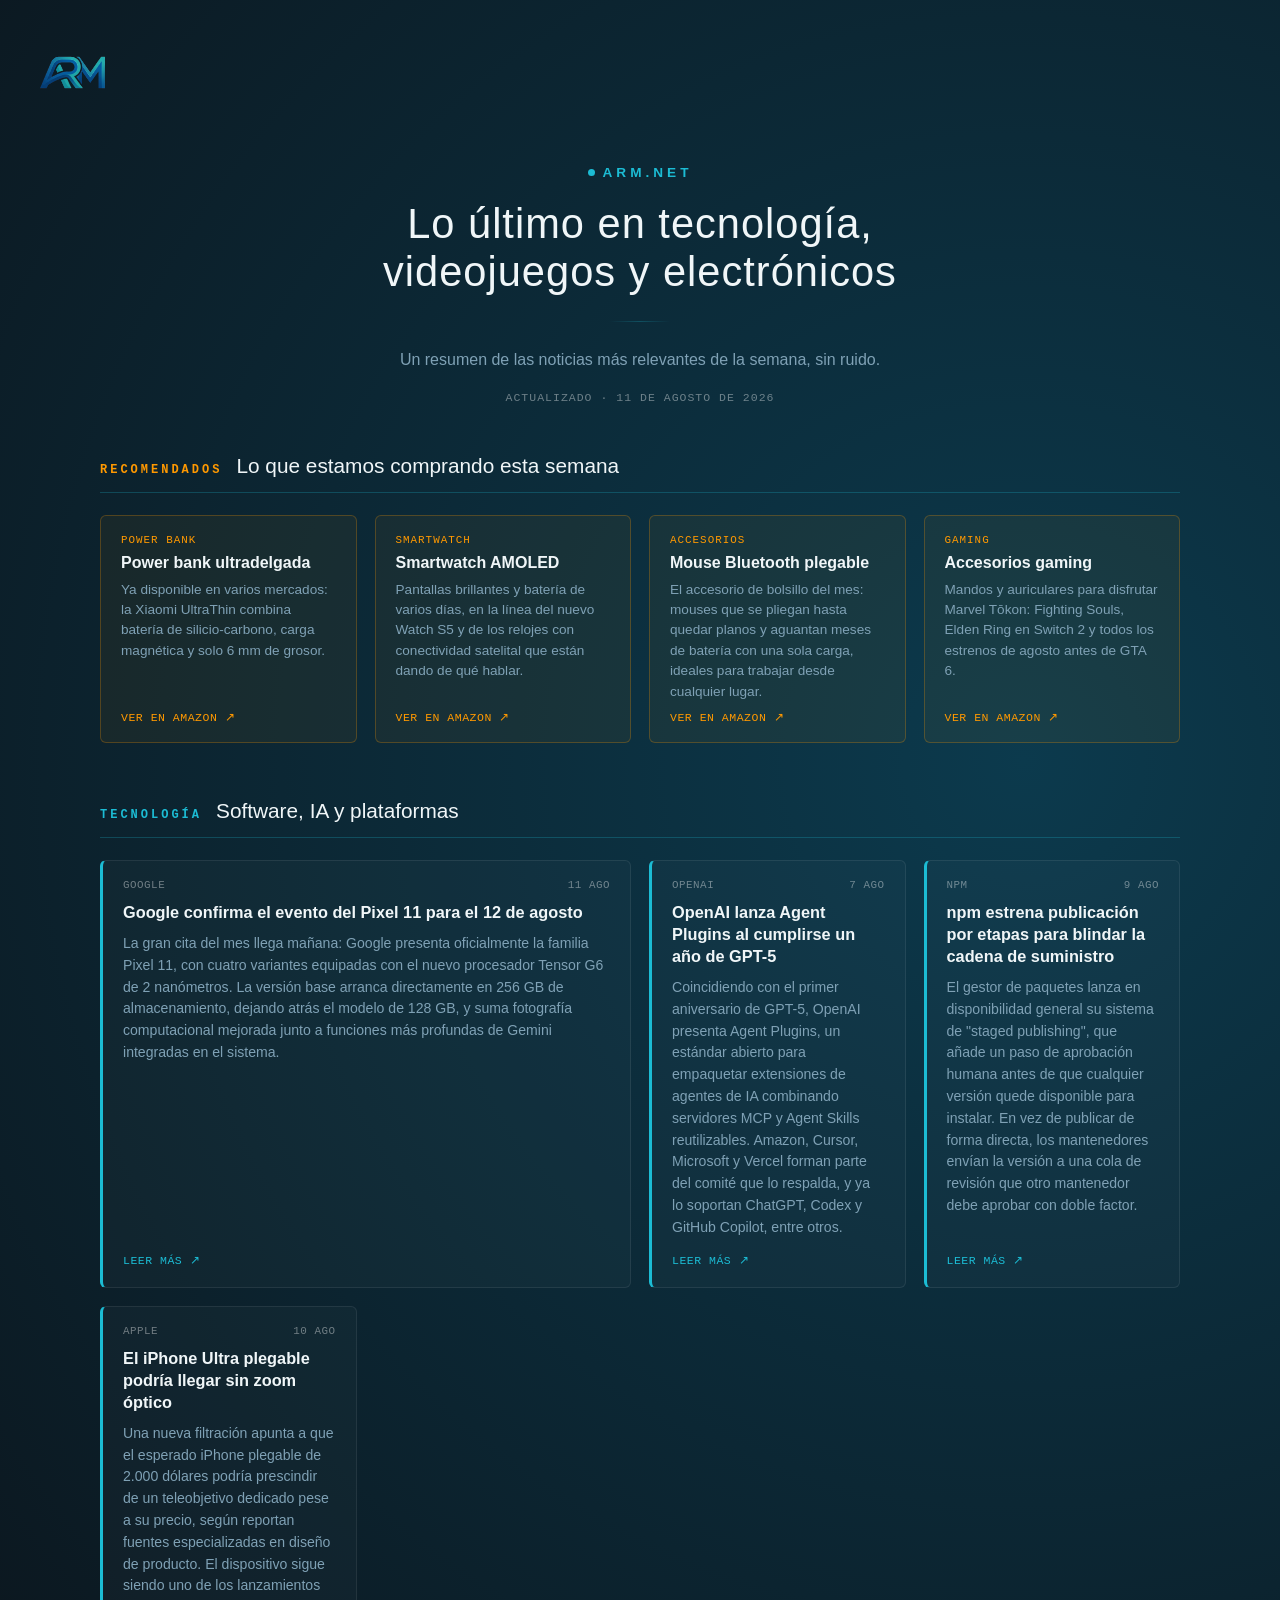
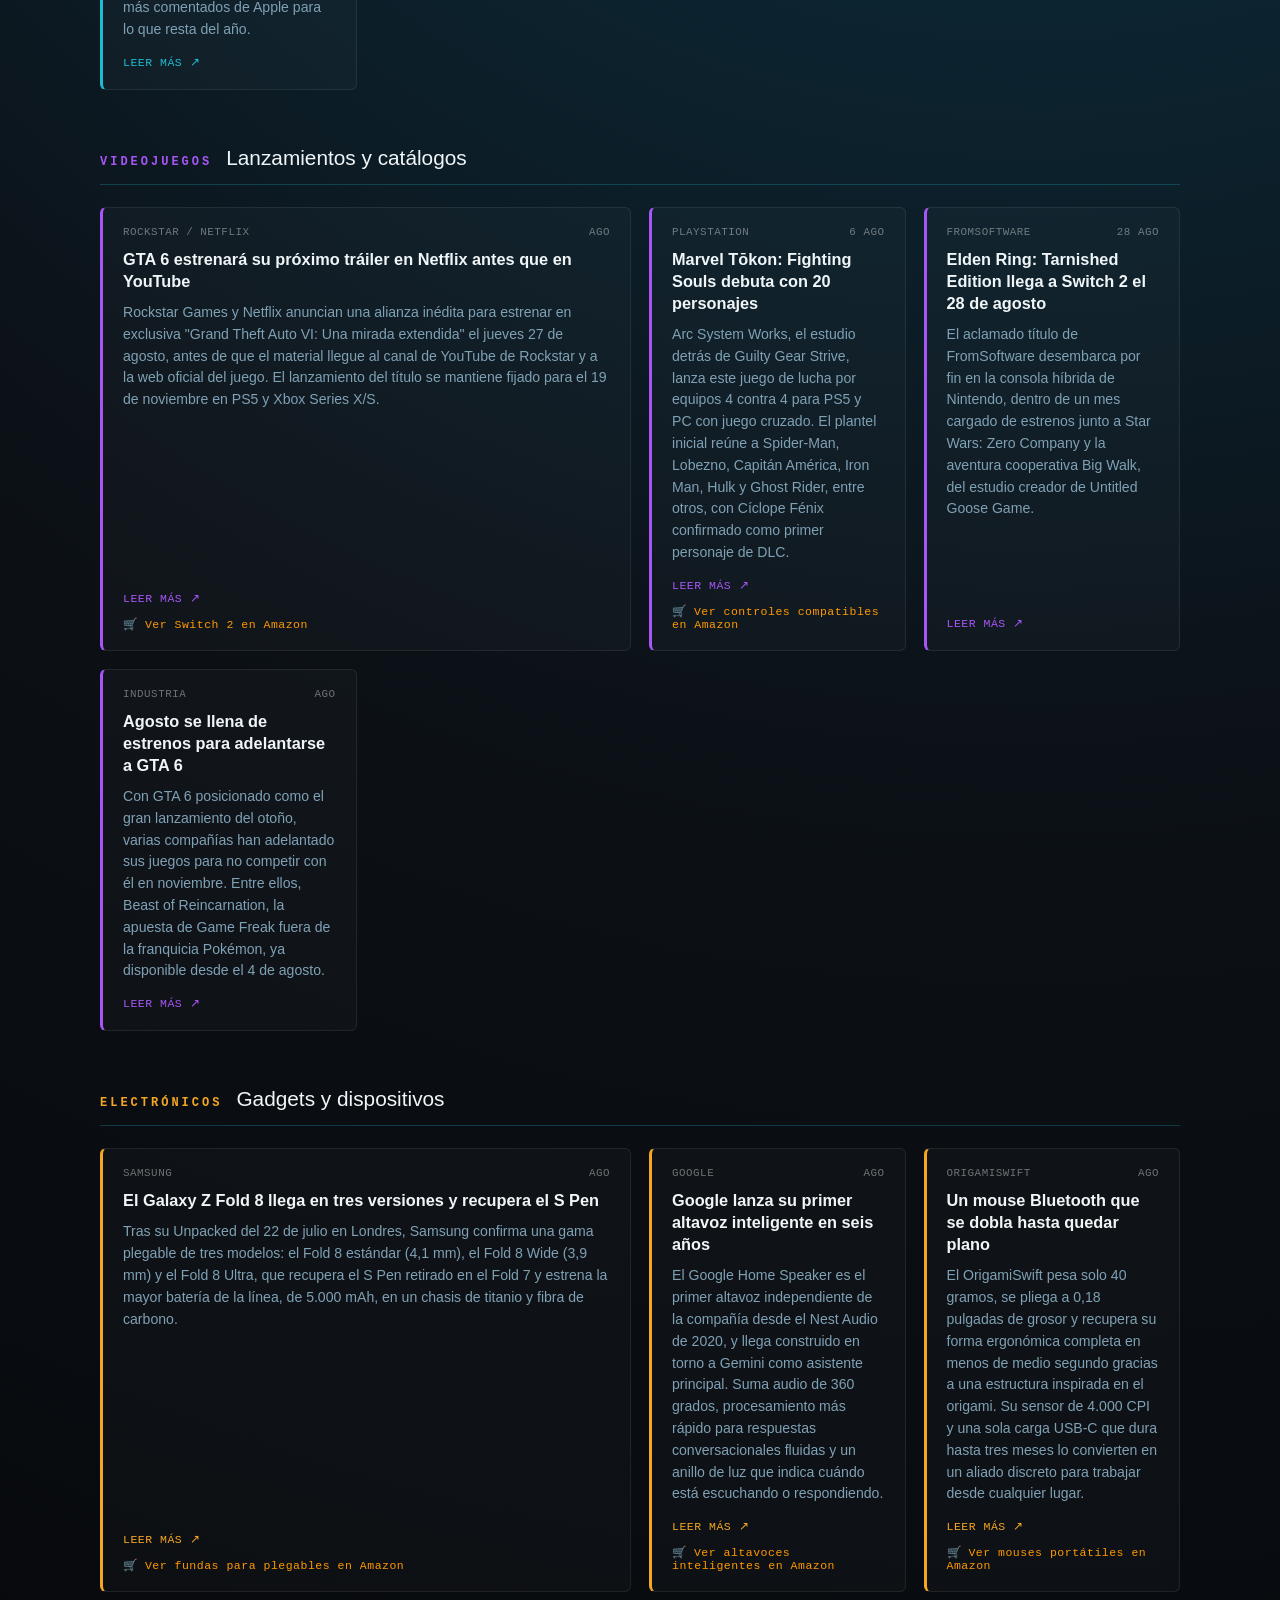
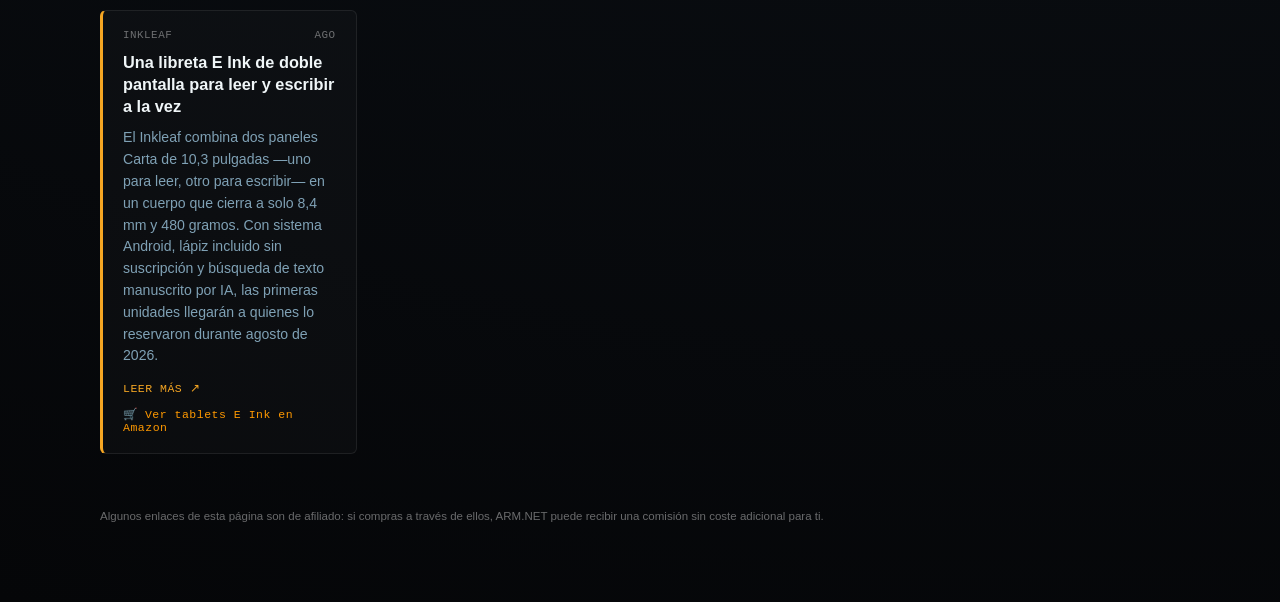
==== commit 6b6fe85b: "Update index.html" ====
--- a/index.html
+++ b/index.html
@@ -25,7 +25,7 @@
             <h1 class="title">Lo último en tecnología, videojuegos y electrónicos</h1>
             <div class="divider"></div>
             <p class="description">Un resumen de las noticias más relevantes de la semana, sin ruido.</p>
-            <p class="update-stamp">Actualizado · 15 de julio de 2026</p>
+            <p class="update-stamp">Actualizado · 11 de agosto de 2026</p>
         </div>
 
         <!-- PRODUCTOS DESTACADOS -->
@@ -50,17 +50,17 @@
                     <span class="pick-cta">Ver en Amazon ↗</span>
                 </a>
 
-                <a class="pick-card" href="https://www.amazon.com/DJI-Mini-Lightweight-Foldable-Intelligent/dp/B0BL3T49JF?dib=eyJ2IjoiMSJ9.[base64].1-SeYwRdbeAqhAtV2pOMCZ4-5J88rynvjH-hFfYubtg&dib_tag=se&keywords=drone%2B4k%2Bligero&qid=1783469637&sr=8-1-spons&sp_csd=d2lkZ2V0TmFtZT1zcF9hdGY&th=1&linkCode=ll2&tag=ptyarm-20&linkId=1bf2e4819483db5c0edaef39b4b77c48&language=en_US&ref_=as_li_ss_tl" target="_blank" rel="noopener sponsored">
-                    <span class="pick-label">Drones</span>
-                    <h3>Drones 4K ligeros</h3>
-                    <p>Opciones compactas al estilo DJI Neo, con rebajas frecuentes y controles sin mando, ideales para empezar a grabar en 4K.</p>
+                <a class="pick-card" href="https://www.amazon.com/s?k=mouse+bluetooth+plegable+portatil&linkCode=ll2&tag=ptyarm-20&linkId=mousepick&language=en_US&ref_=as_li_ss_tl" target="_blank" rel="noopener sponsored">
+                    <span class="pick-label">Accesorios</span>
+                    <h3>Mouse Bluetooth plegable</h3>
+                    <p>El accesorio de bolsillo del mes: mouses que se pliegan hasta quedar planos y aguantan meses de batería con una sola carga, ideales para trabajar desde cualquier lugar.</p>
                     <span class="pick-cta">Ver en Amazon ↗</span>
                 </a>
 
                 <a class="pick-card" href="https://www.amazon.com/s?k=accesorios+gaming&linkCode=ll2&tag=ptyarm-20&linkId=59ced703939559e4887b64177bcf8160&language=en_US&ref_=as_li_ss_tl" target="_blank" rel="noopener sponsored">
                     <span class="pick-label">Gaming</span>
                     <h3>Accesorios gaming</h3>
-                    <p>Mandos, auriculares y extras para disfrutar la segunda oleada de julio en Game Pass y los estrenos de Switch.</p>
+                    <p>Mandos y auriculares para disfrutar Marvel Tōkon: Fighting Souls, Elden Ring en Switch 2 y todos los estrenos de agosto antes de GTA 6.</p>
                     <span class="pick-cta">Ver en Amazon ↗</span>
                 </a>
 
@@ -76,31 +76,31 @@
             <div class="news-grid">
 
                 <article class="news-card news-card--featured">
-                    <div class="meta"><span>Apple</span><span>13 jul</span></div>
-                    <h3>La beta pública de iOS 27 llega con Siri AI</h3>
-                    <p>Apple abre la beta pública de su nuevo sistema operativo, que rediseña Siri con generación de IA, estrena el aspecto Liquid Glass personalizable y mejora el rendimiento general. Las funciones de Apple Intelligence más completas quedarán reservadas a partir del iPhone 15 Pro, y Siri AI llegará primero solo en inglés y sin disponibilidad en la Unión Europea por la normativa de mercados digitales.</p>
-                    <a class="read-more" href="https://reviblog.net/noticia/noticias-tecnologia-3-julio-2026/" target="_blank" rel="noopener">Leer más ↗</a>
+                    <div class="meta"><span>Google</span><span>11 ago</span></div>
+                    <h3>Google confirma el evento del Pixel 11 para el 12 de agosto</h3>
+                    <p>La gran cita del mes llega mañana: Google presenta oficialmente la familia Pixel 11, con cuatro variantes equipadas con el nuevo procesador Tensor G6 de 2 nanómetros. La versión base arranca directamente en 256 GB de almacenamiento, dejando atrás el modelo de 128 GB, y suma fotografía computacional mejorada junto a funciones más profundas de Gemini integradas en el sistema.</p>
+                    <a class="read-more" href="https://www.mdzol.com/tecnologia/los-cinco-principales-lanzamientos-celulares-previstos-agosto-2026-n1582299/amp" target="_blank" rel="noopener">Leer más ↗</a>
                 </article>
 
                 <article class="news-card">
-                    <div class="meta"><span>Google</span><span>13 jul</span></div>
-                    <h3>Android 17 QPR1 alcanza la estabilidad de plataforma</h3>
-                    <p>La sexta beta de esta actualización trimestral marca un hito para desarrolladores: el sistema ya se considera estable para pulir apps antes del lanzamiento definitivo, que se espera acompañar con las primeras filtraciones de las gafas inteligentes de Samsung.</p>
-                    <a class="read-more" href="https://reviblog.net/noticia/noticias-tecnologia-3-julio-2026/" target="_blank" rel="noopener">Leer más ↗</a>
+                    <div class="meta"><span>OpenAI</span><span>7 ago</span></div>
+                    <h3>OpenAI lanza Agent Plugins al cumplirse un año de GPT-5</h3>
+                    <p>Coincidiendo con el primer aniversario de GPT-5, OpenAI presenta Agent Plugins, un estándar abierto para empaquetar extensiones de agentes de IA combinando servidores MCP y Agent Skills reutilizables. Amazon, Cursor, Microsoft y Vercel forman parte del comité que lo respalda, y ya lo soportan ChatGPT, Codex y GitHub Copilot, entre otros.</p>
+                    <a class="read-more" href="https://reviblog.net/noticia/noticias-tecnologia-7-agosto-2026/" target="_blank" rel="noopener">Leer más ↗</a>
                 </article>
 
                 <article class="news-card">
-                    <div class="meta"><span>GitHub</span><span>2 jul</span></div>
-                    <h3>GitHub Models cierra el 30 de julio</h3>
-                    <p>El servicio para probar modelos de IA desde la plataforma se retira por completo, incluyendo el playground, el catálogo y la API de inferencia. Habrá cortes programados los días 16 y 23 de julio antes del cierre definitivo; GitHub recomienda migrar a Azure AI Foundry o a Copilot.</p>
-                    <a class="read-more" href="https://reviblog.net/noticia/noticias-tecnologia-2-julio-2026/" target="_blank" rel="noopener">Leer más ↗</a>
+                    <div class="meta"><span>npm</span><span>9 ago</span></div>
+                    <h3>npm estrena publicación por etapas para blindar la cadena de suministro</h3>
+                    <p>El gestor de paquetes lanza en disponibilidad general su sistema de "staged publishing", que añade un paso de aprobación humana antes de que cualquier versión quede disponible para instalar. En vez de publicar de forma directa, los mantenedores envían la versión a una cola de revisión que otro mantenedor debe aprobar con doble factor.</p>
+                    <a class="read-more" href="http://reviblog.net/noticia/noticias-tecnologia-9-agosto-2026/" target="_blank" rel="noopener">Leer más ↗</a>
                 </article>
 
                 <article class="news-card">
-                    <div class="meta"><span>Industria</span><span>14 jul</span></div>
-                    <h3>La carrera por controlar chips y centros de datos se intensifica</h3>
-                    <p>Nueva York se convierte en el primer estado de EE. UU. en pausar nuevos centros de datos a gran escala, mientras Nvidia recorta compradores aprobados en Asia para frenar el flujo de chips avanzados. En paralelo, Europa y Japón destinan más fondos públicos a producción de semiconductores propios.</p>
-                    <a class="read-more" href="https://techstartups.com/2026/07/14/top-tech-news-today-july-14-2026-amazon-cloudflare-google-ibm-nvidia-samsung-xai-more/" target="_blank" rel="noopener">Leer más ↗</a>
+                    <div class="meta"><span>Apple</span><span>10 ago</span></div>
+                    <h3>El iPhone Ultra plegable podría llegar sin zoom óptico</h3>
+                    <p>Una nueva filtración apunta a que el esperado iPhone plegable de 2.000 dólares podría prescindir de un teleobjetivo dedicado pese a su precio, según reportan fuentes especializadas en diseño de producto. El dispositivo sigue siendo uno de los lanzamientos más comentados de Apple para lo que resta del año.</p>
+                    <a class="read-more" href="https://www.yankodesign.com/2026/08/10/iphone-ultra-leak-confirms-the-2000-device-might-ship-without-a-zoom-lens/" target="_blank" rel="noopener">Leer más ↗</a>
                 </article>
 
             </div>
@@ -115,26 +115,33 @@
             <div class="news-grid">
 
                 <article class="news-card news-card--featured">
-                    <div class="meta"><span>Xbox / Sony</span><span>jul</span></div>
-                    <h3>Halo llega por primera vez a una consola de Sony</h3>
-                    <p>El remake Halo Campaign Evolved debutará en PS5 además de Xbox Series, Game Pass y PC, un giro histórico para la saga insignia de Microsoft. El mismo mes llega también el remake de Assassin's Creed: Black Flag y, para Switch 2, el shooter cooperativo Splatoon Raiders.</p>
-                    <a class="read-more" href="https://www.elotrolado.net/noticias/juegos/disponibles-julio-2026" target="_blank" rel="noopener">Leer más ↗</a>
+                    <div class="meta"><span>Rockstar / Netflix</span><span>ago</span></div>
+                    <h3>GTA 6 estrenará su próximo tráiler en Netflix antes que en YouTube</h3>
+                    <p>Rockstar Games y Netflix anuncian una alianza inédita para estrenar en exclusiva "Grand Theft Auto VI: Una mirada extendida" el jueves 27 de agosto, antes de que el material llegue al canal de YouTube de Rockstar y a la web oficial del juego. El lanzamiento del título se mantiene fijado para el 19 de noviembre en PS5 y Xbox Series X/S.</p>
+                    <a class="read-more" href="https://gtavinoticias.com/" target="_blank" rel="noopener">Leer más ↗</a>
+                    <a class="amazon-inline" href="https://www.amazon.com/s?k=nintendo+switch&crid=3II9HLF95RKOQ&sprefix=nintendo+switch%2Caps%2C247&linkCode=ll2&tag=ptyarm-20&linkId=1e52585c4fc7d753b97b8770b039df2c&language=en_US&ref_=as_li_ss_tl" target="_blank" rel="noopener sponsored">🛒 Ver Switch 2 en Amazon</a>
+                </article>
+
+                <article class="news-card">
+                    <div class="meta"><span>PlayStation</span><span>6 ago</span></div>
+                    <h3>Marvel Tōkon: Fighting Souls debuta con 20 personajes</h3>
+                    <p>Arc System Works, el estudio detrás de Guilty Gear Strive, lanza este juego de lucha por equipos 4 contra 4 para PS5 y PC con juego cruzado. El plantel inicial reúne a Spider-Man, Lobezno, Capitán América, Iron Man, Hulk y Ghost Rider, entre otros, con Cíclope Fénix confirmado como primer personaje de DLC.</p>
+                    <a class="read-more" href="https://www.infobae.com/malditos-nerds/2026/08/04/marvel-tokon-fighting-souls-muestra-sus-modos-y-20-luchadores-en-el-trailer-de-lanzamiento/" target="_blank" rel="noopener">Leer más ↗</a>
                     <a class="amazon-inline" href="https://www.amazon.com/s?k=controller+for+pc&crid=35J5G4BC2TWKC&sprefix=controller+for+p%2Caps%2C280&linkCode=ll2&tag=ptyarm-20&linkId=1e9075ba35b04fec37f70c8c8093bf5c&language=en_US&ref_=as_li_ss_tl" target="_blank" rel="noopener sponsored">🛒 Ver controles compatibles en Amazon</a>
                 </article>
 
                 <article class="news-card">
-                    <div class="meta"><span>Xbox</span><span>10 jul</span></div>
-                    <h3>Game Pass suma diez juegos en la primera quincena de julio</h3>
-                    <p>Microsoft confirma la llegada de Gears of War: Reloaded y Tony Hawk's Pro Skater 1+2, junto a otros ocho títulos como The Planet Crafter y Quarantine Zone: The Last Check. Otros diez juegos, incluidos Stellaris y Shadow of the Tomb Raider Definitive Edition, salen del catálogo el 15 de julio.</p>
-                    <a class="read-more" href="https://www.infobae.com/malditos-nerds/2026/07/10/microsoft-confirma-10-juegos-que-llegan-a-game-pass-en-julio-sumando-gears-of-war-reloaded-y-mas/" target="_blank" rel="noopener">Leer más ↗</a>
-                    <a class="amazon-inline" href="https://www.amazon.com/s?k=nintendo+switch&crid=3II9HLF95RKOQ&sprefix=nintendo+switch%2Caps%2C247&linkCode=ll2&tag=ptyarm-20&linkId=1e52585c4fc7d753b97b8770b039df2c&language=en_US&ref_=as_li_ss_tl" target="_blank" rel="noopener sponsored">🛒 Ver Switch 2 en Amazon</a>
+                    <div class="meta"><span>FromSoftware</span><span>28 ago</span></div>
+                    <h3>Elden Ring: Tarnished Edition llega a Switch 2 el 28 de agosto</h3>
+                    <p>El aclamado título de FromSoftware desembarca por fin en la consola híbrida de Nintendo, dentro de un mes cargado de estrenos junto a Star Wars: Zero Company y la aventura cooperativa Big Walk, del estudio creador de Untitled Goose Game.</p>
+                    <a class="read-more" href="https://www.eurogamer.es/fechas-videojuegos-2026-todos-lanzamientos-juegos-pc-playstation-5-4-switch-2-xbox-one-series-x-s" target="_blank" rel="noopener">Leer más ↗</a>
                 </article>
 
                 <article class="news-card">
-                    <div class="meta"><span>Steam</span><span>15 jul</span></div>
-                    <h3>Steam encadena su semestre más rentable de la historia</h3>
-                    <p>La plataforma de Valve cierra su mejor primer semestre en ingresos, aunque los datos apuntan a un cambio de hábito: cada vez más jugadores concentran el gasto en pocos títulos en lugar de repartirlo, lo que está redefiniendo cómo se compran los videojuegos.</p>
-                    <a class="read-more" href="https://es.kotaku.com/game-pass-vuelve-a-la-carga-con-nuevos-juegos-en-julio-y-uno-de-ellos-podria-convertirse-en-la-gran-sorpresa-del-mes-2000047363" target="_blank" rel="noopener">Leer más ↗</a>
+                    <div class="meta"><span>Industria</span><span>ago</span></div>
+                    <h3>Agosto se llena de estrenos para adelantarse a GTA 6</h3>
+                    <p>Con GTA 6 posicionado como el gran lanzamiento del otoño, varias compañías han adelantado sus juegos para no competir con él en noviembre. Entre ellos, Beast of Reincarnation, la apuesta de Game Freak fuera de la franquicia Pokémon, ya disponible desde el 4 de agosto.</p>
+                    <a class="read-more" href="https://www.tusbuenasnoticias.com/amp/noticias/buenas-noticias/2026/07/30/62690-los-10-mejores-videojuegos-que-se-lanzaran-en-agosto-2026" target="_blank" rel="noopener">Leer más ↗</a>
                 </article>
 
             </div>
@@ -149,34 +156,35 @@
             <div class="news-grid">
 
                 <article class="news-card news-card--featured">
-                    <div class="meta"><span>Xiaomi</span><span>jul</span></div>
-                    <h3>Una power bank de solo 6 mm de grosor</h3>
-                    <p>La Xiaomi UltraThin Magnetic Power Bank pesa 98 gramos y logra 5.000 mAh gracias a una batería de silicio-carbono, dentro de una carcasa de aluminio con carga magnética de hasta 15W. Tras su presentación en el MWC de Barcelona ya se vende en Europa, Australia, Singapur y Corea del Sur por unos 60 euros.</p>
-                    <a class="read-more" href="https://www.yankodesign.com/2026/07/07/the-8-best-tech-gadgets-of-july-2026/" target="_blank" rel="noopener">Leer más ↗</a>
-                    <a class="amazon-inline" href="https://www.amazon.com/Xiaomi-Magnetic-Portable-Wireless-Charging/dp/B0DMWWY2NH?dib=eyJ2IjoiMSJ9.[base64].2xKHgidmlGpAtMd81Ef1CXEHeBkG0CJR6-hFlOXmqWE&dib_tag=se&keywords=xiaomi%2Bpower%2Bbank%2Bmagnetica&qid=1783469260&sr=8-1&th=1&linkCode=ll2&tag=ptyarm-20&linkId=9e6341f41a2add384ea72ac51b748c9b&language=en_US&ref_=as_li_ss_tl" target="_blank" rel="noopener sponsored">🛒 Ver en Amazon</a>
+                    <div class="meta"><span>Samsung</span><span>ago</span></div>
+                    <h3>El Galaxy Z Fold 8 llega en tres versiones y recupera el S Pen</h3>
+                    <p>Tras su Unpacked del 22 de julio en Londres, Samsung confirma una gama plegable de tres modelos: el Fold 8 estándar (4,1 mm), el Fold 8 Wide (3,9 mm) y el Fold 8 Ultra, que recupera el S Pen retirado en el Fold 7 y estrena la mayor batería de la línea, de 5.000 mAh, en un chasis de titanio y fibra de carbono.</p>
+                    <a class="read-more" href="https://www.yankodesign.com/2026/08/08/7-best-tech-gadgets-of-august-2026/" target="_blank" rel="noopener">Leer más ↗</a>
+                    <a class="amazon-inline" href="https://www.amazon.com/s?k=funda+samsung+galaxy+z+fold&linkCode=ll2&tag=ptyarm-20&linkId=galaxyzfold8fundas&language=en_US&ref_=as_li_ss_tl" target="_blank" rel="noopener sponsored">🛒 Ver fundas para plegables en Amazon</a>
                 </article>
 
                 <article class="news-card">
-                    <div class="meta"><span>Futurewave</span><span>jul</span></div>
-                    <h3>El smartwatch que funciona sin cobertura ni Wi-Fi</h3>
-                    <p>El O-Boy, del estudio belga Futurewave, es un smartwatch con conectividad satelital pensado para montaña, alta mar y zonas de trabajo remotas: puede enviar una alerta de emergencia desde cualquier punto del planeta sin depender de una operadora ni de señal.</p>
-                    <a class="read-more" href="https://www.yankodesign.com/2026/07/01/7-best-portable-tech-gadgets-that-were-designed-for-the-job-site-and-are-better-for-it-everywhere-else/" target="_blank" rel="noopener">Leer más ↗</a>
-                    <a class="amazon-inline" href="https://www.amazon.com/s?k=smartwatch+amoled&linkCode=ll2&tag=ptyarm-20&linkId=1a92106a99a8bc4816a3cbd291fab95d&language=en_US&ref_=as_li_ss_tl" target="_blank" rel="noopener sponsored">🛒 Ver smartwatches en Amazon</a>
+                    <div class="meta"><span>Google</span><span>ago</span></div>
+                    <h3>Google lanza su primer altavoz inteligente en seis años</h3>
+                    <p>El Google Home Speaker es el primer altavoz independiente de la compañía desde el Nest Audio de 2020, y llega construido en torno a Gemini como asistente principal. Suma audio de 360 grados, procesamiento más rápido para respuestas conversacionales fluidas y un anillo de luz que indica cuándo está escuchando o respondiendo.</p>
+                    <a class="read-more" href="https://www.yankodesign.com/2026/06/03/after-6-years-google-finally-remembered-to-launch-a-new-smart-speaker-this-time-with-gemini-built-in/" target="_blank" rel="noopener">Leer más ↗</a>
+                    <a class="amazon-inline" href="https://www.amazon.com/s?k=altavoz+inteligente&linkCode=ll2&tag=ptyarm-20&linkId=altavozinteligente&language=en_US&ref_=as_li_ss_tl" target="_blank" rel="noopener sponsored">🛒 Ver altavoces inteligentes en Amazon</a>
                 </article>
 
                 <article class="news-card">
-                    <div class="meta"><span>Apple</span><span>6 jul</span></div>
-                    <h3>El iPhone Ultra plegable tendrá stock muy limitado</h3>
-                    <p>Según el analista Ming-Chi Kuo, el primer iPhone plegable producirá entre 500.000 y un millón de unidades en su trimestre de lanzamiento, apenas un 10% del volumen anual previsto de 7 a 8 millones, muy por debajo de las decenas de millones de los iPhone 18 Pro.</p>
-                    <a class="read-more" href="https://reviblog.net/noticia/noticias-tecnologia-6-julio-2026/" target="_blank" rel="noopener">Leer más ↗</a>
+                    <div class="meta"><span>OrigamiSwift</span><span>ago</span></div>
+                    <h3>Un mouse Bluetooth que se dobla hasta quedar plano</h3>
+                    <p>El OrigamiSwift pesa solo 40 gramos, se pliega a 0,18 pulgadas de grosor y recupera su forma ergonómica completa en menos de medio segundo gracias a una estructura inspirada en el origami. Su sensor de 4.000 CPI y una sola carga USB-C que dura hasta tres meses lo convierten en un aliado discreto para trabajar desde cualquier lugar.</p>
+                    <a class="read-more" href="https://www.yankodesign.com/2026/08/08/7-best-tech-gadgets-of-august-2026/" target="_blank" rel="noopener">Leer más ↗</a>
+                    <a class="amazon-inline" href="https://www.amazon.com/s?k=mouse+bluetooth+plegable+portatil&linkCode=ll2&tag=ptyarm-20&linkId=mouseplegable&language=en_US&ref_=as_li_ss_tl" target="_blank" rel="noopener sponsored">🛒 Ver mouses portátiles en Amazon</a>
                 </article>
 
                 <article class="news-card">
-                    <div class="meta"><span>DJI</span><span>jun-jul</span></div>
-                    <h3>El dron DJI Neo baja de precio</h3>
-                    <p>El dron 4K de 135 gramos que despega sin mando desde la palma de la mano sigue entre los gadgets mejor valorados del momento, ahora con una rebaja del 16% sobre su precio de lanzamiento.</p>
-                    <a class="read-more" href="https://m8d.io/tecnologia-invisible-gadgets-futuristas-baratos/" target="_blank" rel="noopener">Leer más ↗</a>
-                    <a class="amazon-inline" href="https://www.amazon.com/DJI-Bundle-Lighted-Landing-Propeller/dp/B0GYNRWS7G?crid=3OMGHHDYM124O&dib=eyJ2IjoiMSJ9.[base64].Xa0ZO3Xnzg6lt3zHH-HHe7nCQTlbQWq3urAvJi-KSow&dib_tag=se&keywords=dji+neo&qid=1783469164&sprefix=dji+neo+%2Caps%2C238&sr=8-1&linkCode=ll2&tag=ptyarm-20&linkId=d672eda80427618b950c0a054e14c9f9&language=en_US&ref_=as_li_ss_tl" target="_blank" rel="noopener sponsored">🛒 Ver en Amazon</a>
+                    <div class="meta"><span>Inkleaf</span><span>ago</span></div>
+                    <h3>Una libreta E Ink de doble pantalla para leer y escribir a la vez</h3>
+                    <p>El Inkleaf combina dos paneles Carta de 10,3 pulgadas —uno para leer, otro para escribir— en un cuerpo que cierra a solo 8,4 mm y 480 gramos. Con sistema Android, lápiz incluido sin suscripción y búsqueda de texto manuscrito por IA, las primeras unidades llegarán a quienes lo reservaron durante agosto de 2026.</p>
+                    <a class="read-more" href="https://www.yankodesign.com/2026/07/13/inkleafs-foldable-dual-screen-e-ink-notebook-lets-you-read-and-write-at-the-same-time/" target="_blank" rel="noopener">Leer más ↗</a>
+                    <a class="amazon-inline" href="https://www.amazon.com/s?k=tablet+e+ink&linkCode=ll2&tag=ptyarm-20&linkId=tableteink&language=en_US&ref_=as_li_ss_tl" target="_blank" rel="noopener sponsored">🛒 Ver tablets E Ink en Amazon</a>
                 </article>
 
             </div>
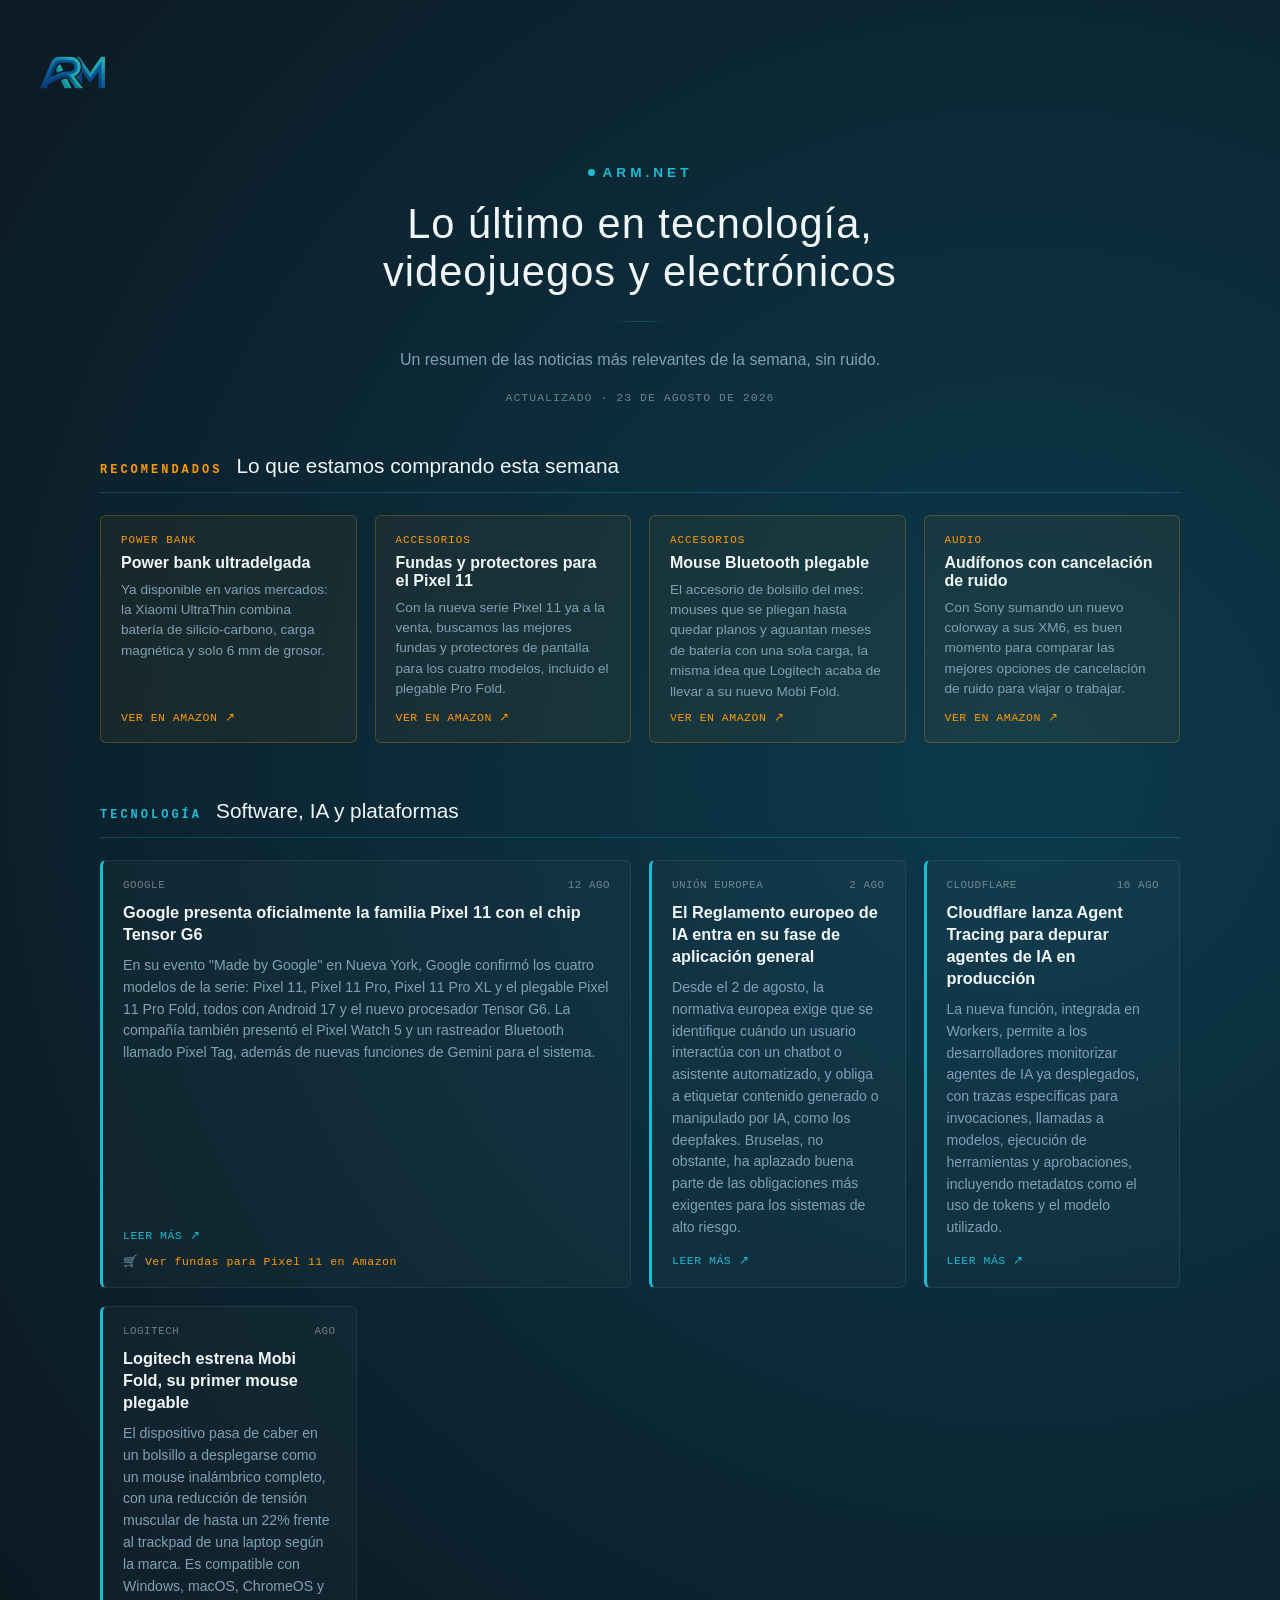
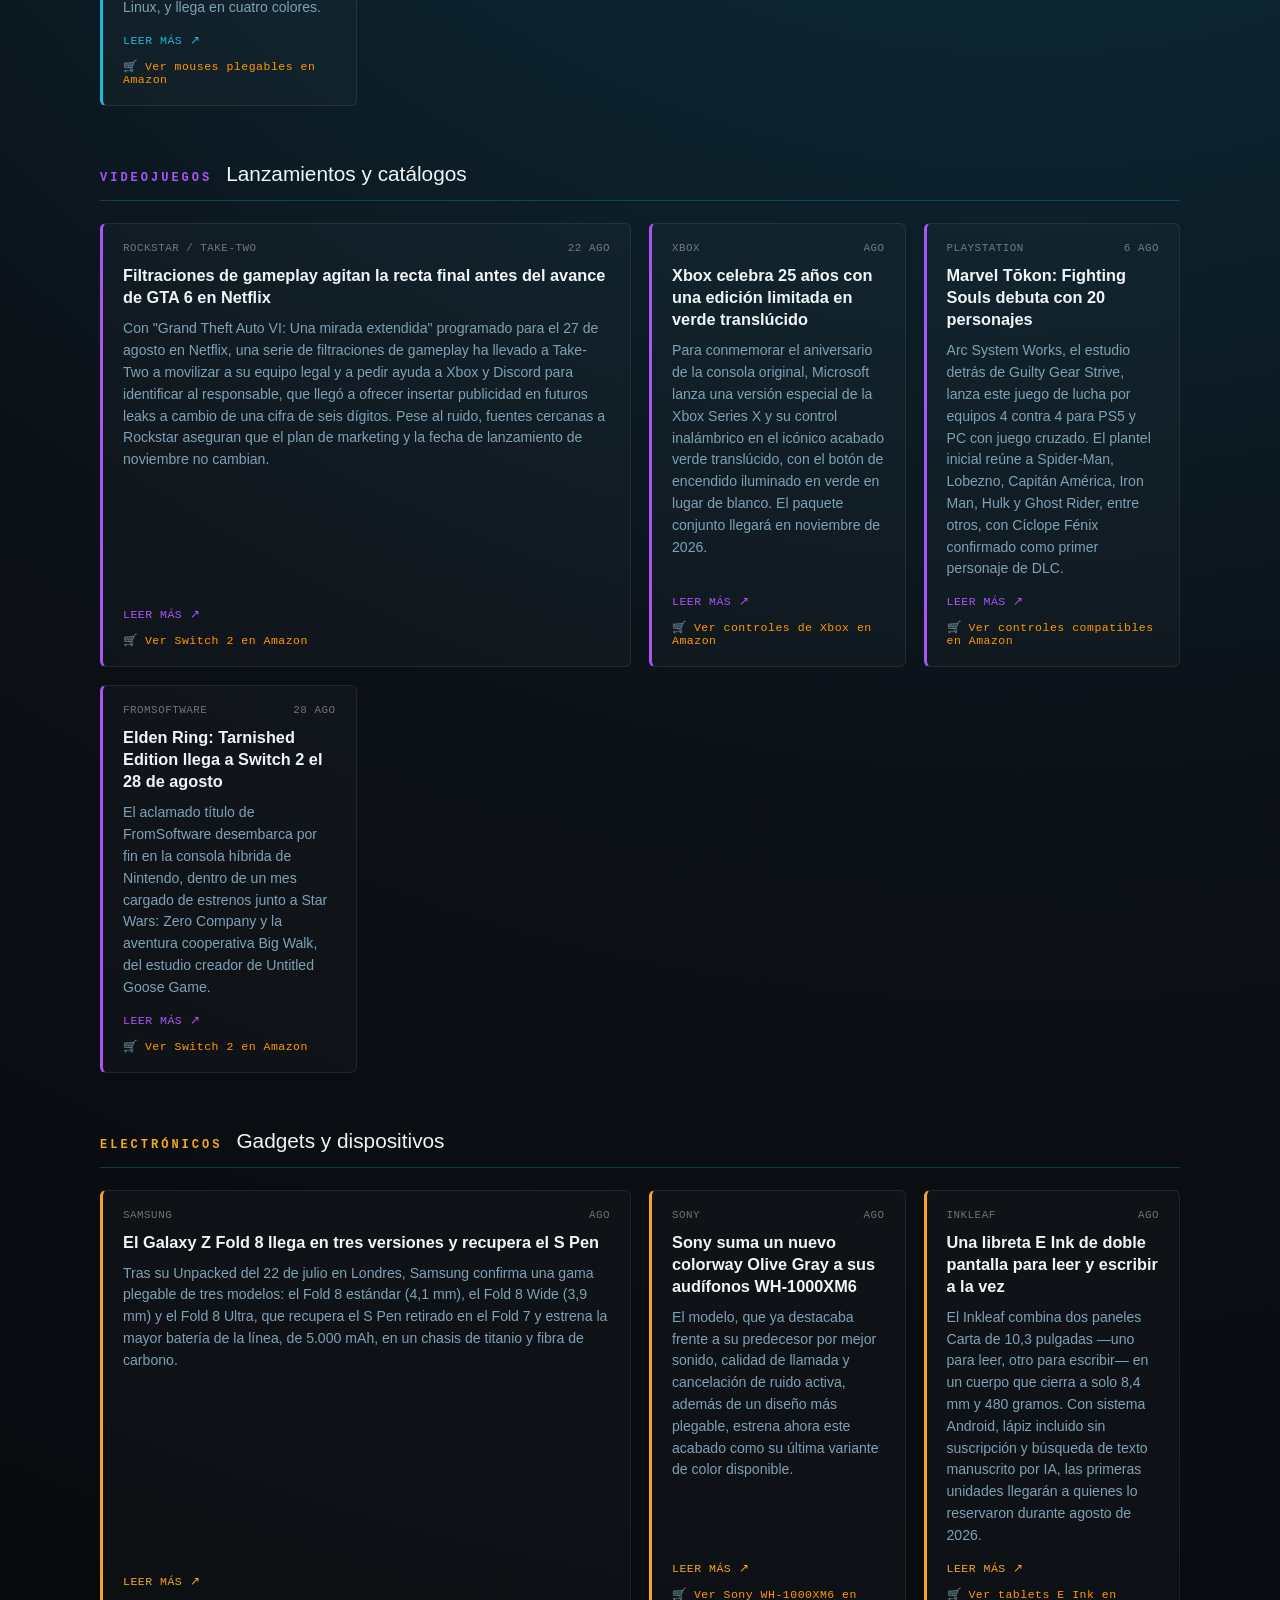
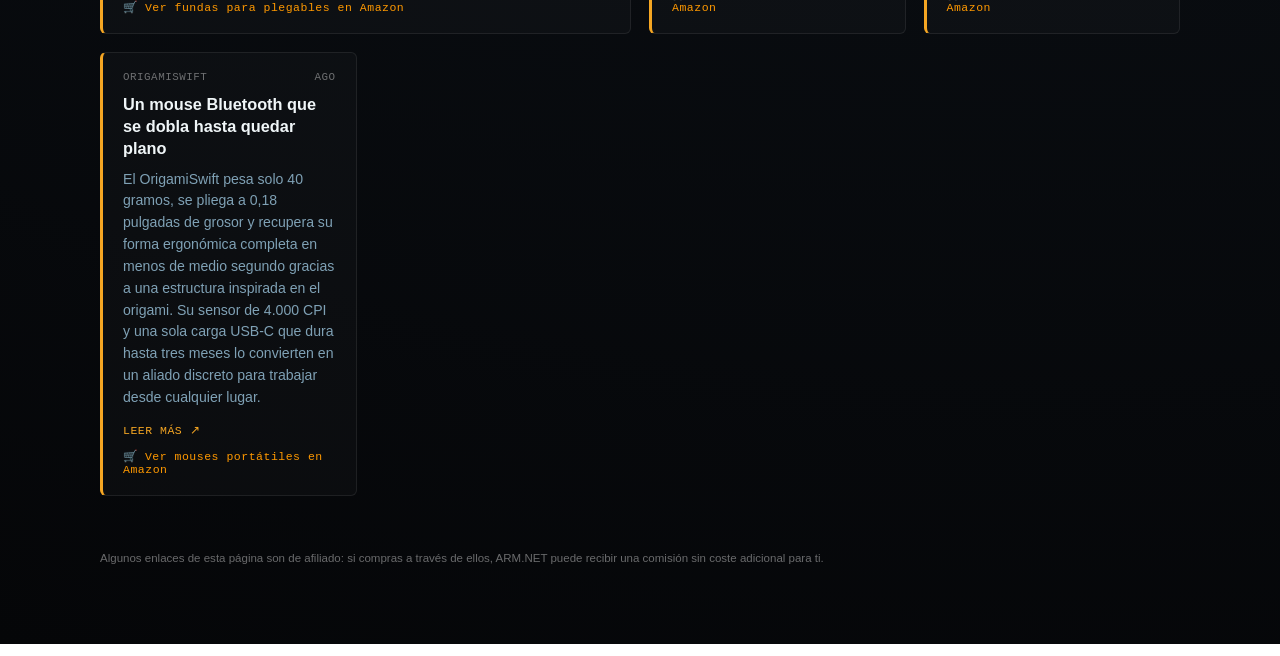
==== commit cc008b38: "Update index.html" ====
--- a/index.html
+++ b/index.html
@@ -25,7 +25,7 @@
             <h1 class="title">Lo último en tecnología, videojuegos y electrónicos</h1>
             <div class="divider"></div>
             <p class="description">Un resumen de las noticias más relevantes de la semana, sin ruido.</p>
-            <p class="update-stamp">Actualizado · 11 de agosto de 2026</p>
+            <p class="update-stamp">Actualizado · 23 de agosto de 2026</p>
         </div>
 
         <!-- PRODUCTOS DESTACADOS -->
@@ -43,24 +43,24 @@
                     <span class="pick-cta">Ver en Amazon ↗</span>
                 </a>
 
-                <a class="pick-card" href="https://www.amazon.com/s?k=smartwatch+amoled&linkCode=ll2&tag=ptyarm-20&linkId=1a92106a99a8bc4816a3cbd291fab95d&language=en_US&ref_=as_li_ss_tl" target="_blank" rel="noopener sponsored">
-                    <span class="pick-label">Smartwatch</span>
-                    <h3>Smartwatch AMOLED</h3>
-                    <p>Pantallas brillantes y batería de varios días, en la línea del nuevo Watch S5 y de los relojes con conectividad satelital que están dando de qué hablar.</p>
+                <a class="pick-card" href="https://www.amazon.com/s?k=funda+google+pixel+11&linkCode=ll2&tag=ptyarm-20&linkId=pixel11fundas&language=en_US&ref_=as_li_ss_tl" target="_blank" rel="noopener sponsored">
+                    <span class="pick-label">Accesorios</span>
+                    <h3>Fundas y protectores para el Pixel 11</h3>
+                    <p>Con la nueva serie Pixel 11 ya a la venta, buscamos las mejores fundas y protectores de pantalla para los cuatro modelos, incluido el plegable Pro Fold.</p>
                     <span class="pick-cta">Ver en Amazon ↗</span>
                 </a>
 
                 <a class="pick-card" href="https://www.amazon.com/s?k=mouse+bluetooth+plegable+portatil&linkCode=ll2&tag=ptyarm-20&linkId=mousepick&language=en_US&ref_=as_li_ss_tl" target="_blank" rel="noopener sponsored">
                     <span class="pick-label">Accesorios</span>
                     <h3>Mouse Bluetooth plegable</h3>
-                    <p>El accesorio de bolsillo del mes: mouses que se pliegan hasta quedar planos y aguantan meses de batería con una sola carga, ideales para trabajar desde cualquier lugar.</p>
-                    <span class="pick-cta">Ver en Amazon ↗</span>
-                </a>
-
-                <a class="pick-card" href="https://www.amazon.com/s?k=accesorios+gaming&linkCode=ll2&tag=ptyarm-20&linkId=59ced703939559e4887b64177bcf8160&language=en_US&ref_=as_li_ss_tl" target="_blank" rel="noopener sponsored">
-                    <span class="pick-label">Gaming</span>
-                    <h3>Accesorios gaming</h3>
-                    <p>Mandos y auriculares para disfrutar Marvel Tōkon: Fighting Souls, Elden Ring en Switch 2 y todos los estrenos de agosto antes de GTA 6.</p>
+                    <p>El accesorio de bolsillo del mes: mouses que se pliegan hasta quedar planos y aguantan meses de batería con una sola carga, la misma idea que Logitech acaba de llevar a su nuevo Mobi Fold.</p>
+                    <span class="pick-cta">Ver en Amazon ↗</span>
+                </a>
+
+                <a class="pick-card" href="https://www.amazon.com/s?k=audifonos+cancelacion+ruido&linkCode=ll2&tag=ptyarm-20&linkId=audifonosruido&language=en_US&ref_=as_li_ss_tl" target="_blank" rel="noopener sponsored">
+                    <span class="pick-label">Audio</span>
+                    <h3>Audífonos con cancelación de ruido</h3>
+                    <p>Con Sony sumando un nuevo colorway a sus XM6, es buen momento para comparar las mejores opciones de cancelación de ruido para viajar o trabajar.</p>
                     <span class="pick-cta">Ver en Amazon ↗</span>
                 </a>
 
@@ -76,31 +76,33 @@
             <div class="news-grid">
 
                 <article class="news-card news-card--featured">
-                    <div class="meta"><span>Google</span><span>11 ago</span></div>
-                    <h3>Google confirma el evento del Pixel 11 para el 12 de agosto</h3>
-                    <p>La gran cita del mes llega mañana: Google presenta oficialmente la familia Pixel 11, con cuatro variantes equipadas con el nuevo procesador Tensor G6 de 2 nanómetros. La versión base arranca directamente en 256 GB de almacenamiento, dejando atrás el modelo de 128 GB, y suma fotografía computacional mejorada junto a funciones más profundas de Gemini integradas en el sistema.</p>
-                    <a class="read-more" href="https://www.mdzol.com/tecnologia/los-cinco-principales-lanzamientos-celulares-previstos-agosto-2026-n1582299/amp" target="_blank" rel="noopener">Leer más ↗</a>
-                </article>
-
-                <article class="news-card">
-                    <div class="meta"><span>OpenAI</span><span>7 ago</span></div>
-                    <h3>OpenAI lanza Agent Plugins al cumplirse un año de GPT-5</h3>
-                    <p>Coincidiendo con el primer aniversario de GPT-5, OpenAI presenta Agent Plugins, un estándar abierto para empaquetar extensiones de agentes de IA combinando servidores MCP y Agent Skills reutilizables. Amazon, Cursor, Microsoft y Vercel forman parte del comité que lo respalda, y ya lo soportan ChatGPT, Codex y GitHub Copilot, entre otros.</p>
-                    <a class="read-more" href="https://reviblog.net/noticia/noticias-tecnologia-7-agosto-2026/" target="_blank" rel="noopener">Leer más ↗</a>
-                </article>
-
-                <article class="news-card">
-                    <div class="meta"><span>npm</span><span>9 ago</span></div>
-                    <h3>npm estrena publicación por etapas para blindar la cadena de suministro</h3>
-                    <p>El gestor de paquetes lanza en disponibilidad general su sistema de "staged publishing", que añade un paso de aprobación humana antes de que cualquier versión quede disponible para instalar. En vez de publicar de forma directa, los mantenedores envían la versión a una cola de revisión que otro mantenedor debe aprobar con doble factor.</p>
-                    <a class="read-more" href="http://reviblog.net/noticia/noticias-tecnologia-9-agosto-2026/" target="_blank" rel="noopener">Leer más ↗</a>
-                </article>
-
-                <article class="news-card">
-                    <div class="meta"><span>Apple</span><span>10 ago</span></div>
-                    <h3>El iPhone Ultra plegable podría llegar sin zoom óptico</h3>
-                    <p>Una nueva filtración apunta a que el esperado iPhone plegable de 2.000 dólares podría prescindir de un teleobjetivo dedicado pese a su precio, según reportan fuentes especializadas en diseño de producto. El dispositivo sigue siendo uno de los lanzamientos más comentados de Apple para lo que resta del año.</p>
-                    <a class="read-more" href="https://www.yankodesign.com/2026/08/10/iphone-ultra-leak-confirms-the-2000-device-might-ship-without-a-zoom-lens/" target="_blank" rel="noopener">Leer más ↗</a>
+                    <div class="meta"><span>Google</span><span>12 ago</span></div>
+                    <h3>Google presenta oficialmente la familia Pixel 11 con el chip Tensor G6</h3>
+                    <p>En su evento "Made by Google" en Nueva York, Google confirmó los cuatro modelos de la serie: Pixel 11, Pixel 11 Pro, Pixel 11 Pro XL y el plegable Pixel 11 Pro Fold, todos con Android 17 y el nuevo procesador Tensor G6. La compañía también presentó el Pixel Watch 5 y un rastreador Bluetooth llamado Pixel Tag, además de nuevas funciones de Gemini para el sistema.</p>
+                    <a class="read-more" href="https://www.androidpolice.com/made-by-google-august-2026-liveblog/" target="_blank" rel="noopener">Leer más ↗</a>
+                    <a class="amazon-inline" href="https://www.amazon.com/s?k=funda+google+pixel+11&linkCode=ll2&tag=ptyarm-20&linkId=pixel11fundasnews&language=en_US&ref_=as_li_ss_tl" target="_blank" rel="noopener sponsored">🛒 Ver fundas para Pixel 11 en Amazon</a>
+                </article>
+
+                <article class="news-card">
+                    <div class="meta"><span>Unión Europea</span><span>2 ago</span></div>
+                    <h3>El Reglamento europeo de IA entra en su fase de aplicación general</h3>
+                    <p>Desde el 2 de agosto, la normativa europea exige que se identifique cuándo un usuario interactúa con un chatbot o asistente automatizado, y obliga a etiquetar contenido generado o manipulado por IA, como los deepfakes. Bruselas, no obstante, ha aplazado buena parte de las obligaciones más exigentes para los sistemas de alto riesgo.</p>
+                    <a class="read-more" href="https://www.democrata.es/en/democrat-explains/eu-ai-law-what-changes-from-august-2026/" target="_blank" rel="noopener">Leer más ↗</a>
+                </article>
+
+                <article class="news-card">
+                    <div class="meta"><span>Cloudflare</span><span>16 ago</span></div>
+                    <h3>Cloudflare lanza Agent Tracing para depurar agentes de IA en producción</h3>
+                    <p>La nueva función, integrada en Workers, permite a los desarrolladores monitorizar agentes de IA ya desplegados, con trazas específicas para invocaciones, llamadas a modelos, ejecución de herramientas y aprobaciones, incluyendo metadatos como el uso de tokens y el modelo utilizado.</p>
+                    <a class="read-more" href="https://reviblog.net/noticia/noticias-tecnologia-16-agosto-2026/" target="_blank" rel="noopener">Leer más ↗</a>
+                </article>
+
+                <article class="news-card">
+                    <div class="meta"><span>Logitech</span><span>ago</span></div>
+                    <h3>Logitech estrena Mobi Fold, su primer mouse plegable</h3>
+                    <p>El dispositivo pasa de caber en un bolsillo a desplegarse como un mouse inalámbrico completo, con una reducción de tensión muscular de hasta un 22% frente al trackpad de una laptop según la marca. Es compatible con Windows, macOS, ChromeOS y Linux, y llega en cuatro colores.</p>
+                    <a class="read-more" href="https://www.gearpatrol.com/audio/best-tech-audio-hi-fi-releases-2026-august-week-2/" target="_blank" rel="noopener">Leer más ↗</a>
+                    <a class="amazon-inline" href="https://www.amazon.com/s?k=mouse+bluetooth+plegable+portatil&linkCode=ll2&tag=ptyarm-20&linkId=mobifold&language=en_US&ref_=as_li_ss_tl" target="_blank" rel="noopener sponsored">🛒 Ver mouses plegables en Amazon</a>
                 </article>
 
             </div>
@@ -115,11 +117,19 @@
             <div class="news-grid">
 
                 <article class="news-card news-card--featured">
-                    <div class="meta"><span>Rockstar / Netflix</span><span>ago</span></div>
-                    <h3>GTA 6 estrenará su próximo tráiler en Netflix antes que en YouTube</h3>
-                    <p>Rockstar Games y Netflix anuncian una alianza inédita para estrenar en exclusiva "Grand Theft Auto VI: Una mirada extendida" el jueves 27 de agosto, antes de que el material llegue al canal de YouTube de Rockstar y a la web oficial del juego. El lanzamiento del título se mantiene fijado para el 19 de noviembre en PS5 y Xbox Series X/S.</p>
-                    <a class="read-more" href="https://gtavinoticias.com/" target="_blank" rel="noopener">Leer más ↗</a>
+                    <div class="meta"><span>Rockstar / Take-Two</span><span>22 ago</span></div>
+                    <h3>Filtraciones de gameplay agitan la recta final antes del avance de GTA 6 en Netflix</h3>
+                    <p>Con "Grand Theft Auto VI: Una mirada extendida" programado para el 27 de agosto en Netflix, una serie de filtraciones de gameplay ha llevado a Take-Two a movilizar a su equipo legal y a pedir ayuda a Xbox y Discord para identificar al responsable, que llegó a ofrecer insertar publicidad en futuros leaks a cambio de una cifra de seis dígitos. Pese al ruido, fuentes cercanas a Rockstar aseguran que el plan de marketing y la fecha de lanzamiento de noviembre no cambian.</p>
+                    <a class="read-more" href="https://vandal.elespanol.com/noticias/ps5/grand-theft-auto-vi/104222" target="_blank" rel="noopener">Leer más ↗</a>
                     <a class="amazon-inline" href="https://www.amazon.com/s?k=nintendo+switch&crid=3II9HLF95RKOQ&sprefix=nintendo+switch%2Caps%2C247&linkCode=ll2&tag=ptyarm-20&linkId=1e52585c4fc7d753b97b8770b039df2c&language=en_US&ref_=as_li_ss_tl" target="_blank" rel="noopener sponsored">🛒 Ver Switch 2 en Amazon</a>
+                </article>
+
+                <article class="news-card">
+                    <div class="meta"><span>Xbox</span><span>ago</span></div>
+                    <h3>Xbox celebra 25 años con una edición limitada en verde translúcido</h3>
+                    <p>Para conmemorar el aniversario de la consola original, Microsoft lanza una versión especial de la Xbox Series X y su control inalámbrico en el icónico acabado verde translúcido, con el botón de encendido iluminado en verde en lugar de blanco. El paquete conjunto llegará en noviembre de 2026.</p>
+                    <a class="read-more" href="https://www.gearpatrol.com/audio/best-tech-audio-hi-fi-releases-2026-august-week-2/" target="_blank" rel="noopener">Leer más ↗</a>
+                    <a class="amazon-inline" href="https://www.amazon.com/s?k=xbox+series+x+controller&linkCode=ll2&tag=ptyarm-20&linkId=xbox25aniversario&language=en_US&ref_=as_li_ss_tl" target="_blank" rel="noopener sponsored">🛒 Ver controles de Xbox en Amazon</a>
                 </article>
 
                 <article class="news-card">
@@ -135,13 +145,7 @@
                     <h3>Elden Ring: Tarnished Edition llega a Switch 2 el 28 de agosto</h3>
                     <p>El aclamado título de FromSoftware desembarca por fin en la consola híbrida de Nintendo, dentro de un mes cargado de estrenos junto a Star Wars: Zero Company y la aventura cooperativa Big Walk, del estudio creador de Untitled Goose Game.</p>
                     <a class="read-more" href="https://www.eurogamer.es/fechas-videojuegos-2026-todos-lanzamientos-juegos-pc-playstation-5-4-switch-2-xbox-one-series-x-s" target="_blank" rel="noopener">Leer más ↗</a>
-                </article>
-
-                <article class="news-card">
-                    <div class="meta"><span>Industria</span><span>ago</span></div>
-                    <h3>Agosto se llena de estrenos para adelantarse a GTA 6</h3>
-                    <p>Con GTA 6 posicionado como el gran lanzamiento del otoño, varias compañías han adelantado sus juegos para no competir con él en noviembre. Entre ellos, Beast of Reincarnation, la apuesta de Game Freak fuera de la franquicia Pokémon, ya disponible desde el 4 de agosto.</p>
-                    <a class="read-more" href="https://www.tusbuenasnoticias.com/amp/noticias/buenas-noticias/2026/07/30/62690-los-10-mejores-videojuegos-que-se-lanzaran-en-agosto-2026" target="_blank" rel="noopener">Leer más ↗</a>
+                    <a class="amazon-inline" href="https://www.amazon.com/s?k=nintendo+switch+2&linkCode=ll2&tag=ptyarm-20&linkId=switch2eldenring&language=en_US&ref_=as_li_ss_tl" target="_blank" rel="noopener sponsored">🛒 Ver Switch 2 en Amazon</a>
                 </article>
 
             </div>
@@ -164,11 +168,19 @@
                 </article>
 
                 <article class="news-card">
-                    <div class="meta"><span>Google</span><span>ago</span></div>
-                    <h3>Google lanza su primer altavoz inteligente en seis años</h3>
-                    <p>El Google Home Speaker es el primer altavoz independiente de la compañía desde el Nest Audio de 2020, y llega construido en torno a Gemini como asistente principal. Suma audio de 360 grados, procesamiento más rápido para respuestas conversacionales fluidas y un anillo de luz que indica cuándo está escuchando o respondiendo.</p>
-                    <a class="read-more" href="https://www.yankodesign.com/2026/06/03/after-6-years-google-finally-remembered-to-launch-a-new-smart-speaker-this-time-with-gemini-built-in/" target="_blank" rel="noopener">Leer más ↗</a>
-                    <a class="amazon-inline" href="https://www.amazon.com/s?k=altavoz+inteligente&linkCode=ll2&tag=ptyarm-20&linkId=altavozinteligente&language=en_US&ref_=as_li_ss_tl" target="_blank" rel="noopener sponsored">🛒 Ver altavoces inteligentes en Amazon</a>
+                    <div class="meta"><span>Sony</span><span>ago</span></div>
+                    <h3>Sony suma un nuevo colorway Olive Gray a sus audífonos WH-1000XM6</h3>
+                    <p>El modelo, que ya destacaba frente a su predecesor por mejor sonido, calidad de llamada y cancelación de ruido activa, además de un diseño más plegable, estrena ahora este acabado como su última variante de color disponible.</p>
+                    <a class="read-more" href="https://www.gearpatrol.com/audio/best-tech-audio-hi-fi-releases-2026-august-week-2/" target="_blank" rel="noopener">Leer más ↗</a>
+                    <a class="amazon-inline" href="https://www.amazon.com/s?k=sony+wh-1000xm6&linkCode=ll2&tag=ptyarm-20&linkId=sonyxm6olive&language=en_US&ref_=as_li_ss_tl" target="_blank" rel="noopener sponsored">🛒 Ver Sony WH-1000XM6 en Amazon</a>
+                </article>
+
+                <article class="news-card">
+                    <div class="meta"><span>Inkleaf</span><span>ago</span></div>
+                    <h3>Una libreta E Ink de doble pantalla para leer y escribir a la vez</h3>
+                    <p>El Inkleaf combina dos paneles Carta de 10,3 pulgadas —uno para leer, otro para escribir— en un cuerpo que cierra a solo 8,4 mm y 480 gramos. Con sistema Android, lápiz incluido sin suscripción y búsqueda de texto manuscrito por IA, las primeras unidades llegarán a quienes lo reservaron durante agosto de 2026.</p>
+                    <a class="read-more" href="https://www.yankodesign.com/2026/07/13/inkleafs-foldable-dual-screen-e-ink-notebook-lets-you-read-and-write-at-the-same-time/" target="_blank" rel="noopener">Leer más ↗</a>
+                    <a class="amazon-inline" href="https://www.amazon.com/s?k=tablet+e+ink&linkCode=ll2&tag=ptyarm-20&linkId=tableteink&language=en_US&ref_=as_li_ss_tl" target="_blank" rel="noopener sponsored">🛒 Ver tablets E Ink en Amazon</a>
                 </article>
 
                 <article class="news-card">
@@ -179,14 +191,6 @@
                     <a class="amazon-inline" href="https://www.amazon.com/s?k=mouse+bluetooth+plegable+portatil&linkCode=ll2&tag=ptyarm-20&linkId=mouseplegable&language=en_US&ref_=as_li_ss_tl" target="_blank" rel="noopener sponsored">🛒 Ver mouses portátiles en Amazon</a>
                 </article>
 
-                <article class="news-card">
-                    <div class="meta"><span>Inkleaf</span><span>ago</span></div>
-                    <h3>Una libreta E Ink de doble pantalla para leer y escribir a la vez</h3>
-                    <p>El Inkleaf combina dos paneles Carta de 10,3 pulgadas —uno para leer, otro para escribir— en un cuerpo que cierra a solo 8,4 mm y 480 gramos. Con sistema Android, lápiz incluido sin suscripción y búsqueda de texto manuscrito por IA, las primeras unidades llegarán a quienes lo reservaron durante agosto de 2026.</p>
-                    <a class="read-more" href="https://www.yankodesign.com/2026/07/13/inkleafs-foldable-dual-screen-e-ink-notebook-lets-you-read-and-write-at-the-same-time/" target="_blank" rel="noopener">Leer más ↗</a>
-                    <a class="amazon-inline" href="https://www.amazon.com/s?k=tablet+e+ink&linkCode=ll2&tag=ptyarm-20&linkId=tableteink&language=en_US&ref_=as_li_ss_tl" target="_blank" rel="noopener sponsored">🛒 Ver tablets E Ink en Amazon</a>
-                </article>
-
             </div>
         </section>
 
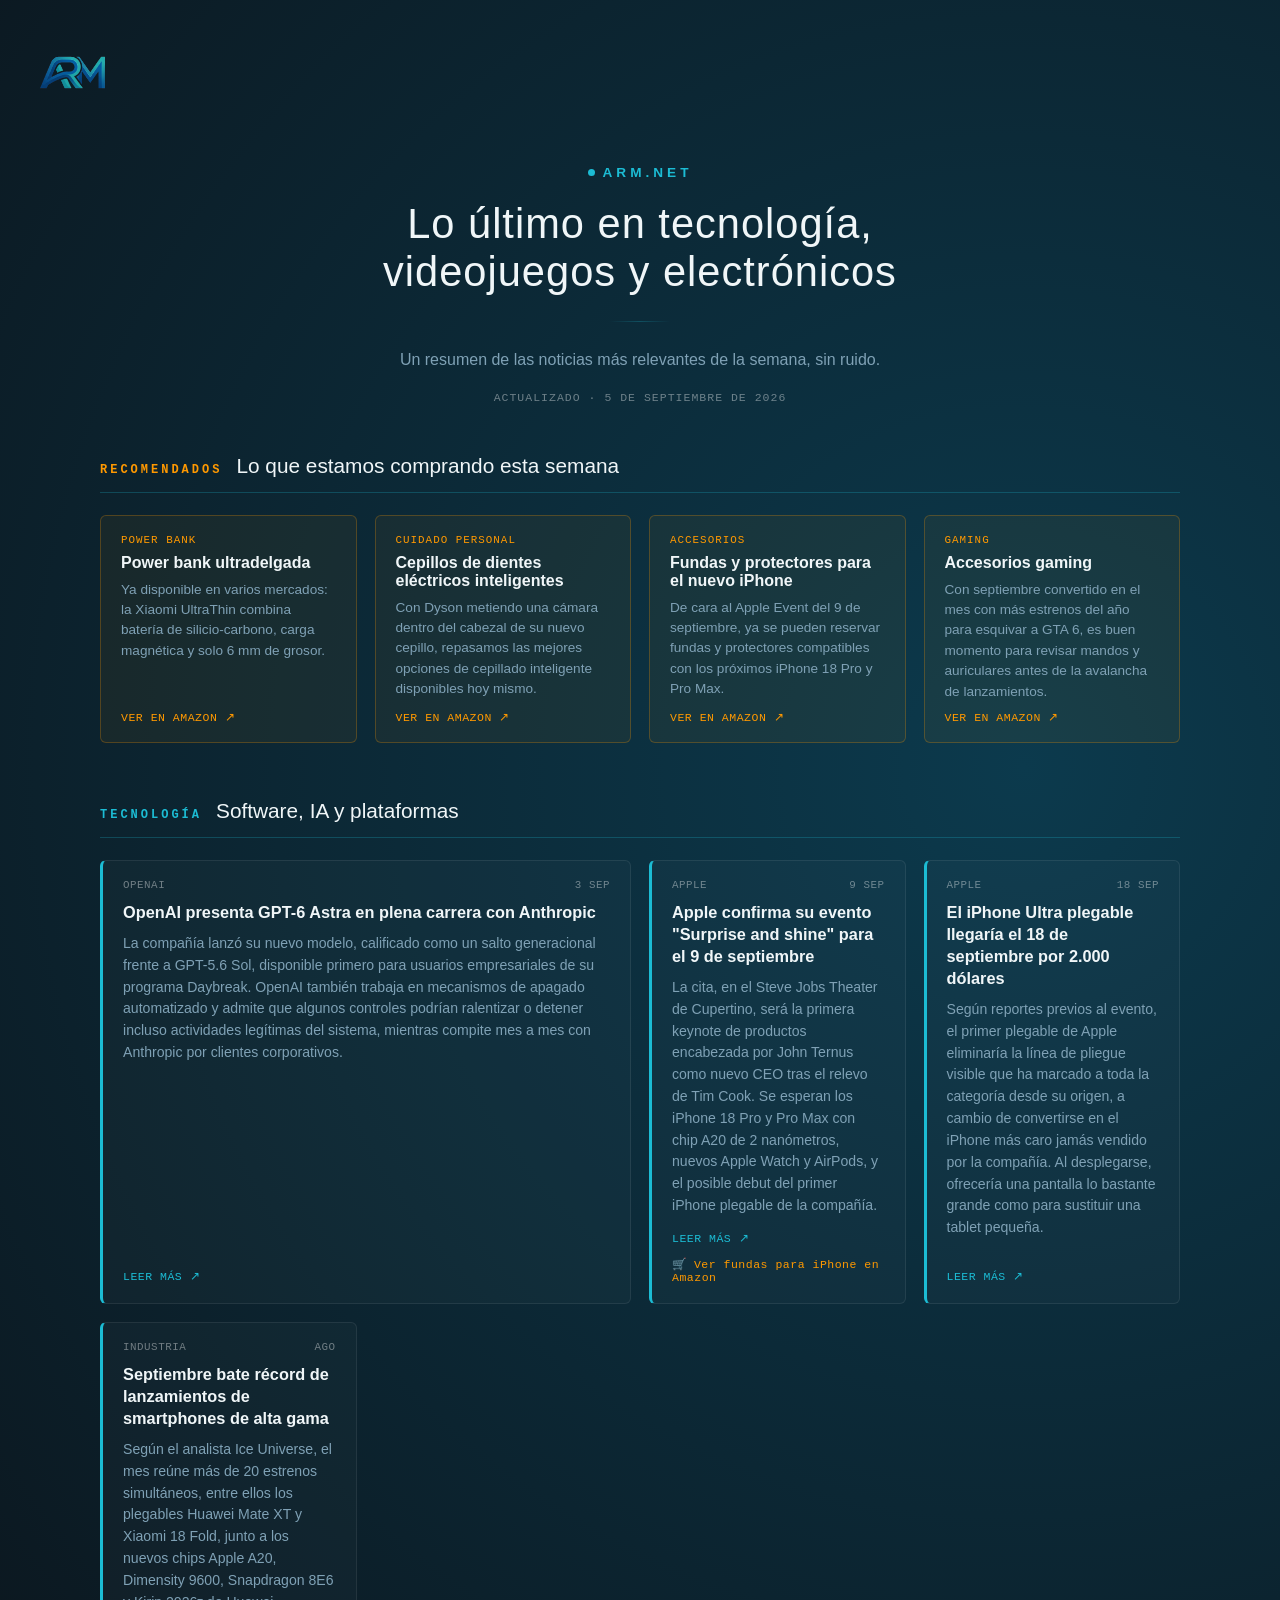
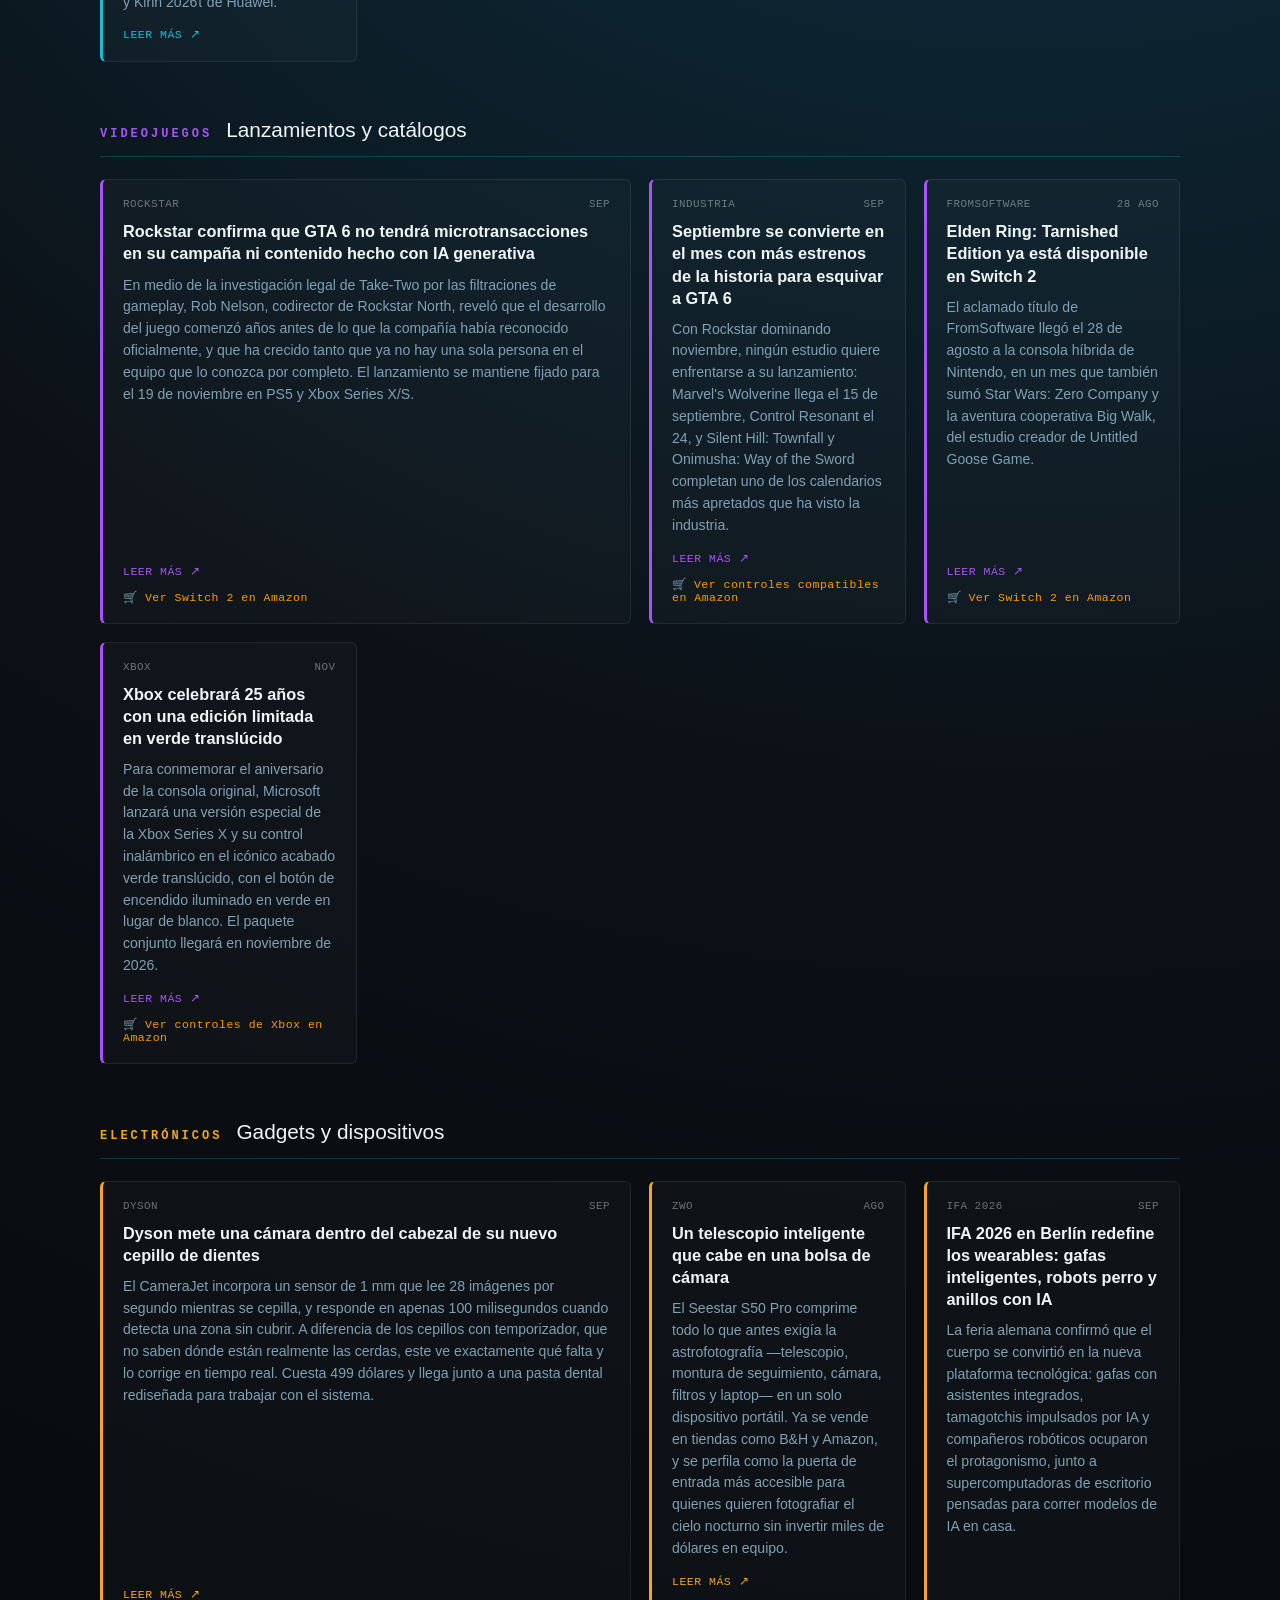
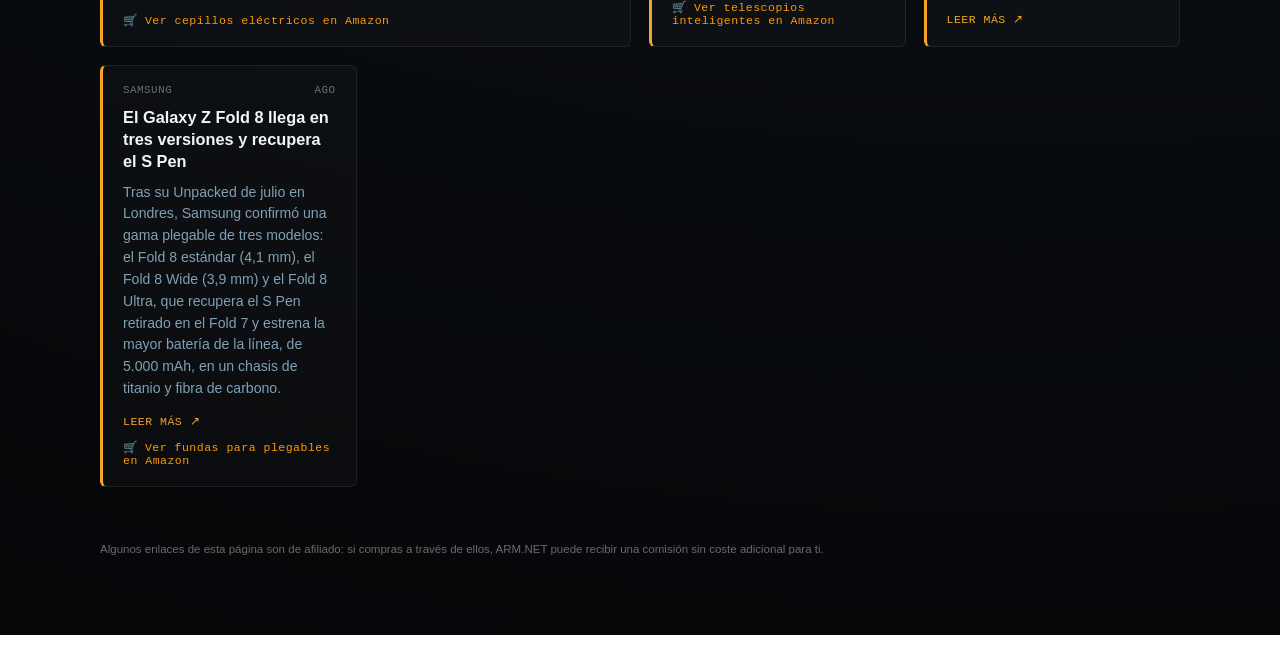
==== commit d0df8ba0: "Update index.html" ====
--- a/index.html
+++ b/index.html
@@ -25,7 +25,7 @@
             <h1 class="title">Lo último en tecnología, videojuegos y electrónicos</h1>
             <div class="divider"></div>
             <p class="description">Un resumen de las noticias más relevantes de la semana, sin ruido.</p>
-            <p class="update-stamp">Actualizado · 23 de agosto de 2026</p>
+            <p class="update-stamp">Actualizado · 5 de septiembre de 2026</p>
         </div>
 
         <!-- PRODUCTOS DESTACADOS -->
@@ -43,24 +43,24 @@
                     <span class="pick-cta">Ver en Amazon ↗</span>
                 </a>
 
-                <a class="pick-card" href="https://www.amazon.com/s?k=funda+google+pixel+11&linkCode=ll2&tag=ptyarm-20&linkId=pixel11fundas&language=en_US&ref_=as_li_ss_tl" target="_blank" rel="noopener sponsored">
+                <a class="pick-card" href="https://www.amazon.com/s?k=cepillo+de+dientes+electrico&linkCode=ll2&tag=ptyarm-20&linkId=cepilloelectrico&language=en_US&ref_=as_li_ss_tl" target="_blank" rel="noopener sponsored">
+                    <span class="pick-label">Cuidado personal</span>
+                    <h3>Cepillos de dientes eléctricos inteligentes</h3>
+                    <p>Con Dyson metiendo una cámara dentro del cabezal de su nuevo cepillo, repasamos las mejores opciones de cepillado inteligente disponibles hoy mismo.</p>
+                    <span class="pick-cta">Ver en Amazon ↗</span>
+                </a>
+
+                <a class="pick-card" href="https://www.amazon.com/s?k=funda+iphone+18&linkCode=ll2&tag=ptyarm-20&linkId=iphone18fundas&language=en_US&ref_=as_li_ss_tl" target="_blank" rel="noopener sponsored">
                     <span class="pick-label">Accesorios</span>
-                    <h3>Fundas y protectores para el Pixel 11</h3>
-                    <p>Con la nueva serie Pixel 11 ya a la venta, buscamos las mejores fundas y protectores de pantalla para los cuatro modelos, incluido el plegable Pro Fold.</p>
-                    <span class="pick-cta">Ver en Amazon ↗</span>
-                </a>
-
-                <a class="pick-card" href="https://www.amazon.com/s?k=mouse+bluetooth+plegable+portatil&linkCode=ll2&tag=ptyarm-20&linkId=mousepick&language=en_US&ref_=as_li_ss_tl" target="_blank" rel="noopener sponsored">
-                    <span class="pick-label">Accesorios</span>
-                    <h3>Mouse Bluetooth plegable</h3>
-                    <p>El accesorio de bolsillo del mes: mouses que se pliegan hasta quedar planos y aguantan meses de batería con una sola carga, la misma idea que Logitech acaba de llevar a su nuevo Mobi Fold.</p>
-                    <span class="pick-cta">Ver en Amazon ↗</span>
-                </a>
-
-                <a class="pick-card" href="https://www.amazon.com/s?k=audifonos+cancelacion+ruido&linkCode=ll2&tag=ptyarm-20&linkId=audifonosruido&language=en_US&ref_=as_li_ss_tl" target="_blank" rel="noopener sponsored">
-                    <span class="pick-label">Audio</span>
-                    <h3>Audífonos con cancelación de ruido</h3>
-                    <p>Con Sony sumando un nuevo colorway a sus XM6, es buen momento para comparar las mejores opciones de cancelación de ruido para viajar o trabajar.</p>
+                    <h3>Fundas y protectores para el nuevo iPhone</h3>
+                    <p>De cara al Apple Event del 9 de septiembre, ya se pueden reservar fundas y protectores compatibles con los próximos iPhone 18 Pro y Pro Max.</p>
+                    <span class="pick-cta">Ver en Amazon ↗</span>
+                </a>
+
+                <a class="pick-card" href="https://www.amazon.com/s?k=accesorios+gaming&linkCode=ll2&tag=ptyarm-20&linkId=59ced703939559e4887b64177bcf8160&language=en_US&ref_=as_li_ss_tl" target="_blank" rel="noopener sponsored">
+                    <span class="pick-label">Gaming</span>
+                    <h3>Accesorios gaming</h3>
+                    <p>Con septiembre convertido en el mes con más estrenos del año para esquivar a GTA 6, es buen momento para revisar mandos y auriculares antes de la avalancha de lanzamientos.</p>
                     <span class="pick-cta">Ver en Amazon ↗</span>
                 </a>
 
@@ -76,33 +76,32 @@
             <div class="news-grid">
 
                 <article class="news-card news-card--featured">
-                    <div class="meta"><span>Google</span><span>12 ago</span></div>
-                    <h3>Google presenta oficialmente la familia Pixel 11 con el chip Tensor G6</h3>
-                    <p>En su evento "Made by Google" en Nueva York, Google confirmó los cuatro modelos de la serie: Pixel 11, Pixel 11 Pro, Pixel 11 Pro XL y el plegable Pixel 11 Pro Fold, todos con Android 17 y el nuevo procesador Tensor G6. La compañía también presentó el Pixel Watch 5 y un rastreador Bluetooth llamado Pixel Tag, además de nuevas funciones de Gemini para el sistema.</p>
-                    <a class="read-more" href="https://www.androidpolice.com/made-by-google-august-2026-liveblog/" target="_blank" rel="noopener">Leer más ↗</a>
-                    <a class="amazon-inline" href="https://www.amazon.com/s?k=funda+google+pixel+11&linkCode=ll2&tag=ptyarm-20&linkId=pixel11fundasnews&language=en_US&ref_=as_li_ss_tl" target="_blank" rel="noopener sponsored">🛒 Ver fundas para Pixel 11 en Amazon</a>
-                </article>
-
-                <article class="news-card">
-                    <div class="meta"><span>Unión Europea</span><span>2 ago</span></div>
-                    <h3>El Reglamento europeo de IA entra en su fase de aplicación general</h3>
-                    <p>Desde el 2 de agosto, la normativa europea exige que se identifique cuándo un usuario interactúa con un chatbot o asistente automatizado, y obliga a etiquetar contenido generado o manipulado por IA, como los deepfakes. Bruselas, no obstante, ha aplazado buena parte de las obligaciones más exigentes para los sistemas de alto riesgo.</p>
-                    <a class="read-more" href="https://www.democrata.es/en/democrat-explains/eu-ai-law-what-changes-from-august-2026/" target="_blank" rel="noopener">Leer más ↗</a>
-                </article>
-
-                <article class="news-card">
-                    <div class="meta"><span>Cloudflare</span><span>16 ago</span></div>
-                    <h3>Cloudflare lanza Agent Tracing para depurar agentes de IA en producción</h3>
-                    <p>La nueva función, integrada en Workers, permite a los desarrolladores monitorizar agentes de IA ya desplegados, con trazas específicas para invocaciones, llamadas a modelos, ejecución de herramientas y aprobaciones, incluyendo metadatos como el uso de tokens y el modelo utilizado.</p>
-                    <a class="read-more" href="https://reviblog.net/noticia/noticias-tecnologia-16-agosto-2026/" target="_blank" rel="noopener">Leer más ↗</a>
-                </article>
-
-                <article class="news-card">
-                    <div class="meta"><span>Logitech</span><span>ago</span></div>
-                    <h3>Logitech estrena Mobi Fold, su primer mouse plegable</h3>
-                    <p>El dispositivo pasa de caber en un bolsillo a desplegarse como un mouse inalámbrico completo, con una reducción de tensión muscular de hasta un 22% frente al trackpad de una laptop según la marca. Es compatible con Windows, macOS, ChromeOS y Linux, y llega en cuatro colores.</p>
-                    <a class="read-more" href="https://www.gearpatrol.com/audio/best-tech-audio-hi-fi-releases-2026-august-week-2/" target="_blank" rel="noopener">Leer más ↗</a>
-                    <a class="amazon-inline" href="https://www.amazon.com/s?k=mouse+bluetooth+plegable+portatil&linkCode=ll2&tag=ptyarm-20&linkId=mobifold&language=en_US&ref_=as_li_ss_tl" target="_blank" rel="noopener sponsored">🛒 Ver mouses plegables en Amazon</a>
+                    <div class="meta"><span>OpenAI</span><span>3 sep</span></div>
+                    <h3>OpenAI presenta GPT-6 Astra en plena carrera con Anthropic</h3>
+                    <p>La compañía lanzó su nuevo modelo, calificado como un salto generacional frente a GPT-5.6 Sol, disponible primero para usuarios empresariales de su programa Daybreak. OpenAI también trabaja en mecanismos de apagado automatizado y admite que algunos controles podrían ralentizar o detener incluso actividades legítimas del sistema, mientras compite mes a mes con Anthropic por clientes corporativos.</p>
+                    <a class="read-more" href="https://www.infobae.com/tecno/2026/09/04/openai-desafia-a-anthropic-con-la-ia-mas-inteligente-del-mundo-en-plena-carrera-bursatil/" target="_blank" rel="noopener">Leer más ↗</a>
+                </article>
+
+                <article class="news-card">
+                    <div class="meta"><span>Apple</span><span>9 sep</span></div>
+                    <h3>Apple confirma su evento "Surprise and shine" para el 9 de septiembre</h3>
+                    <p>La cita, en el Steve Jobs Theater de Cupertino, será la primera keynote de productos encabezada por John Ternus como nuevo CEO tras el relevo de Tim Cook. Se esperan los iPhone 18 Pro y Pro Max con chip A20 de 2 nanómetros, nuevos Apple Watch y AirPods, y el posible debut del primer iPhone plegable de la compañía.</p>
+                    <a class="read-more" href="https://www.infobae.com/tecno/2026/08/26/apple-confirma-en-septiembre-su-apple-event-fecha-lugar-y-como-verlo/" target="_blank" rel="noopener">Leer más ↗</a>
+                    <a class="amazon-inline" href="https://www.amazon.com/s?k=funda+iphone+18&linkCode=ll2&tag=ptyarm-20&linkId=iphone18fundasnews&language=en_US&ref_=as_li_ss_tl" target="_blank" rel="noopener sponsored">🛒 Ver fundas para iPhone en Amazon</a>
+                </article>
+
+                <article class="news-card">
+                    <div class="meta"><span>Apple</span><span>18 sep</span></div>
+                    <h3>El iPhone Ultra plegable llegaría el 18 de septiembre por 2.000 dólares</h3>
+                    <p>Según reportes previos al evento, el primer plegable de Apple eliminaría la línea de pliegue visible que ha marcado a toda la categoría desde su origen, a cambio de convertirse en el iPhone más caro jamás vendido por la compañía. Al desplegarse, ofrecería una pantalla lo bastante grande como para sustituir una tablet pequeña.</p>
+                    <a class="read-more" href="https://www.yankodesign.com/2026/09/03/the-8-best-gadgets-of-september-2026/" target="_blank" rel="noopener">Leer más ↗</a>
+                </article>
+
+                <article class="news-card">
+                    <div class="meta"><span>Industria</span><span>ago</span></div>
+                    <h3>Septiembre bate récord de lanzamientos de smartphones de alta gama</h3>
+                    <p>Según el analista Ice Universe, el mes reúne más de 20 estrenos simultáneos, entre ellos los plegables Huawei Mate XT y Xiaomi 18 Fold, junto a los nuevos chips Apple A20, Dimensity 9600, Snapdragon 8E6 y Kirin 2026τ de Huawei.</p>
+                    <a class="read-more" href="https://pisapapeles.net/a-prepararse-septiembre-sera-el-mes-con-mas-presentaciones-importantes-de-dispositivos-de-la-historia/" target="_blank" rel="noopener">Leer más ↗</a>
                 </article>
 
             </div>
@@ -117,37 +116,37 @@
             <div class="news-grid">
 
                 <article class="news-card news-card--featured">
-                    <div class="meta"><span>Rockstar / Take-Two</span><span>22 ago</span></div>
-                    <h3>Filtraciones de gameplay agitan la recta final antes del avance de GTA 6 en Netflix</h3>
-                    <p>Con "Grand Theft Auto VI: Una mirada extendida" programado para el 27 de agosto en Netflix, una serie de filtraciones de gameplay ha llevado a Take-Two a movilizar a su equipo legal y a pedir ayuda a Xbox y Discord para identificar al responsable, que llegó a ofrecer insertar publicidad en futuros leaks a cambio de una cifra de seis dígitos. Pese al ruido, fuentes cercanas a Rockstar aseguran que el plan de marketing y la fecha de lanzamiento de noviembre no cambian.</p>
-                    <a class="read-more" href="https://vandal.elespanol.com/noticias/ps5/grand-theft-auto-vi/104222" target="_blank" rel="noopener">Leer más ↗</a>
+                    <div class="meta"><span>Rockstar</span><span>sep</span></div>
+                    <h3>Rockstar confirma que GTA 6 no tendrá microtransacciones en su campaña ni contenido hecho con IA generativa</h3>
+                    <p>En medio de la investigación legal de Take-Two por las filtraciones de gameplay, Rob Nelson, codirector de Rockstar North, reveló que el desarrollo del juego comenzó años antes de lo que la compañía había reconocido oficialmente, y que ha crecido tanto que ya no hay una sola persona en el equipo que lo conozca por completo. El lanzamiento se mantiene fijado para el 19 de noviembre en PS5 y Xbox Series X/S.</p>
+                    <a class="read-more" href="https://vgtimes.com/games/gta-6/news/" target="_blank" rel="noopener">Leer más ↗</a>
                     <a class="amazon-inline" href="https://www.amazon.com/s?k=nintendo+switch&crid=3II9HLF95RKOQ&sprefix=nintendo+switch%2Caps%2C247&linkCode=ll2&tag=ptyarm-20&linkId=1e52585c4fc7d753b97b8770b039df2c&language=en_US&ref_=as_li_ss_tl" target="_blank" rel="noopener sponsored">🛒 Ver Switch 2 en Amazon</a>
                 </article>
 
                 <article class="news-card">
-                    <div class="meta"><span>Xbox</span><span>ago</span></div>
-                    <h3>Xbox celebra 25 años con una edición limitada en verde translúcido</h3>
-                    <p>Para conmemorar el aniversario de la consola original, Microsoft lanza una versión especial de la Xbox Series X y su control inalámbrico en el icónico acabado verde translúcido, con el botón de encendido iluminado en verde en lugar de blanco. El paquete conjunto llegará en noviembre de 2026.</p>
+                    <div class="meta"><span>Industria</span><span>sep</span></div>
+                    <h3>Septiembre se convierte en el mes con más estrenos de la historia para esquivar a GTA 6</h3>
+                    <p>Con Rockstar dominando noviembre, ningún estudio quiere enfrentarse a su lanzamiento: Marvel's Wolverine llega el 15 de septiembre, Control Resonant el 24, y Silent Hill: Townfall y Onimusha: Way of the Sword completan uno de los calendarios más apretados que ha visto la industria.</p>
+                    <a class="read-more" href="https://www.3djuegos.com/recopilacion/noticias/efectos-gta-6-empiezan-a-notarse-calendario-estos-25-estrenos-videojuegos-destacados-septiembre" target="_blank" rel="noopener">Leer más ↗</a>
+                    <a class="amazon-inline" href="https://www.amazon.com/s?k=controller+for+pc&crid=35J5G4BC2TWKC&sprefix=controller+for+p%2Caps%2C280&linkCode=ll2&tag=ptyarm-20&linkId=1e9075ba35b04fec37f70c8c8093bf5c&language=en_US&ref_=as_li_ss_tl" target="_blank" rel="noopener sponsored">🛒 Ver controles compatibles en Amazon</a>
+                </article>
+
+                <article class="news-card">
+                    <div class="meta"><span>FromSoftware</span><span>28 ago</span></div>
+                    <h3>Elden Ring: Tarnished Edition ya está disponible en Switch 2</h3>
+                    <p>El aclamado título de FromSoftware llegó el 28 de agosto a la consola híbrida de Nintendo, en un mes que también sumó Star Wars: Zero Company y la aventura cooperativa Big Walk, del estudio creador de Untitled Goose Game.</p>
+                    <a class="read-more" href="https://www.eurogamer.es/fechas-videojuegos-2026-todos-lanzamientos-juegos-pc-playstation-5-4-switch-2-xbox-one-series-x-s" target="_blank" rel="noopener">Leer más ↗</a>
+                    <a class="amazon-inline" href="https://www.amazon.com/s?k=nintendo+switch+2&linkCode=ll2&tag=ptyarm-20&linkId=switch2eldenring&language=en_US&ref_=as_li_ss_tl" target="_blank" rel="noopener sponsored">🛒 Ver Switch 2 en Amazon</a>
+                </article>
+
+                <article class="news-card">
+                    <div class="meta"><span>Xbox</span><span>nov</span></div>
+                    <h3>Xbox celebrará 25 años con una edición limitada en verde translúcido</h3>
+                    <p>Para conmemorar el aniversario de la consola original, Microsoft lanzará una versión especial de la Xbox Series X y su control inalámbrico en el icónico acabado verde translúcido, con el botón de encendido iluminado en verde en lugar de blanco. El paquete conjunto llegará en noviembre de 2026.</p>
                     <a class="read-more" href="https://www.gearpatrol.com/audio/best-tech-audio-hi-fi-releases-2026-august-week-2/" target="_blank" rel="noopener">Leer más ↗</a>
                     <a class="amazon-inline" href="https://www.amazon.com/s?k=xbox+series+x+controller&linkCode=ll2&tag=ptyarm-20&linkId=xbox25aniversario&language=en_US&ref_=as_li_ss_tl" target="_blank" rel="noopener sponsored">🛒 Ver controles de Xbox en Amazon</a>
                 </article>
 
-                <article class="news-card">
-                    <div class="meta"><span>PlayStation</span><span>6 ago</span></div>
-                    <h3>Marvel Tōkon: Fighting Souls debuta con 20 personajes</h3>
-                    <p>Arc System Works, el estudio detrás de Guilty Gear Strive, lanza este juego de lucha por equipos 4 contra 4 para PS5 y PC con juego cruzado. El plantel inicial reúne a Spider-Man, Lobezno, Capitán América, Iron Man, Hulk y Ghost Rider, entre otros, con Cíclope Fénix confirmado como primer personaje de DLC.</p>
-                    <a class="read-more" href="https://www.infobae.com/malditos-nerds/2026/08/04/marvel-tokon-fighting-souls-muestra-sus-modos-y-20-luchadores-en-el-trailer-de-lanzamiento/" target="_blank" rel="noopener">Leer más ↗</a>
-                    <a class="amazon-inline" href="https://www.amazon.com/s?k=controller+for+pc&crid=35J5G4BC2TWKC&sprefix=controller+for+p%2Caps%2C280&linkCode=ll2&tag=ptyarm-20&linkId=1e9075ba35b04fec37f70c8c8093bf5c&language=en_US&ref_=as_li_ss_tl" target="_blank" rel="noopener sponsored">🛒 Ver controles compatibles en Amazon</a>
-                </article>
-
-                <article class="news-card">
-                    <div class="meta"><span>FromSoftware</span><span>28 ago</span></div>
-                    <h3>Elden Ring: Tarnished Edition llega a Switch 2 el 28 de agosto</h3>
-                    <p>El aclamado título de FromSoftware desembarca por fin en la consola híbrida de Nintendo, dentro de un mes cargado de estrenos junto a Star Wars: Zero Company y la aventura cooperativa Big Walk, del estudio creador de Untitled Goose Game.</p>
-                    <a class="read-more" href="https://www.eurogamer.es/fechas-videojuegos-2026-todos-lanzamientos-juegos-pc-playstation-5-4-switch-2-xbox-one-series-x-s" target="_blank" rel="noopener">Leer más ↗</a>
-                    <a class="amazon-inline" href="https://www.amazon.com/s?k=nintendo+switch+2&linkCode=ll2&tag=ptyarm-20&linkId=switch2eldenring&language=en_US&ref_=as_li_ss_tl" target="_blank" rel="noopener sponsored">🛒 Ver Switch 2 en Amazon</a>
-                </article>
-
             </div>
         </section>
 
@@ -160,37 +159,36 @@
             <div class="news-grid">
 
                 <article class="news-card news-card--featured">
+                    <div class="meta"><span>Dyson</span><span>sep</span></div>
+                    <h3>Dyson mete una cámara dentro del cabezal de su nuevo cepillo de dientes</h3>
+                    <p>El CameraJet incorpora un sensor de 1 mm que lee 28 imágenes por segundo mientras se cepilla, y responde en apenas 100 milisegundos cuando detecta una zona sin cubrir. A diferencia de los cepillos con temporizador, que no saben dónde están realmente las cerdas, este ve exactamente qué falta y lo corrige en tiempo real. Cuesta 499 dólares y llega junto a una pasta dental rediseñada para trabajar con el sistema.</p>
+                    <a class="read-more" href="https://www.yankodesign.com/2026/09/03/the-8-best-gadgets-of-september-2026/" target="_blank" rel="noopener">Leer más ↗</a>
+                    <a class="amazon-inline" href="https://www.amazon.com/s?k=cepillo+de+dientes+electrico&linkCode=ll2&tag=ptyarm-20&linkId=cepillodyson&language=en_US&ref_=as_li_ss_tl" target="_blank" rel="noopener sponsored">🛒 Ver cepillos eléctricos en Amazon</a>
+                </article>
+
+                <article class="news-card">
+                    <div class="meta"><span>ZWO</span><span>ago</span></div>
+                    <h3>Un telescopio inteligente que cabe en una bolsa de cámara</h3>
+                    <p>El Seestar S50 Pro comprime todo lo que antes exigía la astrofotografía —telescopio, montura de seguimiento, cámara, filtros y laptop— en un solo dispositivo portátil. Ya se vende en tiendas como B&H y Amazon, y se perfila como la puerta de entrada más accesible para quienes quieren fotografiar el cielo nocturno sin invertir miles de dólares en equipo.</p>
+                    <a class="read-more" href="https://www.yankodesign.com/2026/09/03/the-8-best-gadgets-of-september-2026/" target="_blank" rel="noopener">Leer más ↗</a>
+                    <a class="amazon-inline" href="https://www.amazon.com/s?k=telescopio+inteligente&linkCode=ll2&tag=ptyarm-20&linkId=seestars50pro&language=en_US&ref_=as_li_ss_tl" target="_blank" rel="noopener sponsored">🛒 Ver telescopios inteligentes en Amazon</a>
+                </article>
+
+                <article class="news-card">
+                    <div class="meta"><span>IFA 2026</span><span>sep</span></div>
+                    <h3>IFA 2026 en Berlín redefine los wearables: gafas inteligentes, robots perro y anillos con IA</h3>
+                    <p>La feria alemana confirmó que el cuerpo se convirtió en la nueva plataforma tecnológica: gafas con asistentes integrados, tamagotchis impulsados por IA y compañeros robóticos ocuparon el protagonismo, junto a supercomputadoras de escritorio pensadas para correr modelos de IA en casa.</p>
+                    <a class="read-more" href="https://www.yankodesign.com/2026/09/04/your-body-is-the-new-tech-platform-the-wildest-wearables-at-ifa-2026/" target="_blank" rel="noopener">Leer más ↗</a>
+                </article>
+
+                <article class="news-card">
                     <div class="meta"><span>Samsung</span><span>ago</span></div>
                     <h3>El Galaxy Z Fold 8 llega en tres versiones y recupera el S Pen</h3>
-                    <p>Tras su Unpacked del 22 de julio en Londres, Samsung confirma una gama plegable de tres modelos: el Fold 8 estándar (4,1 mm), el Fold 8 Wide (3,9 mm) y el Fold 8 Ultra, que recupera el S Pen retirado en el Fold 7 y estrena la mayor batería de la línea, de 5.000 mAh, en un chasis de titanio y fibra de carbono.</p>
+                    <p>Tras su Unpacked de julio en Londres, Samsung confirmó una gama plegable de tres modelos: el Fold 8 estándar (4,1 mm), el Fold 8 Wide (3,9 mm) y el Fold 8 Ultra, que recupera el S Pen retirado en el Fold 7 y estrena la mayor batería de la línea, de 5.000 mAh, en un chasis de titanio y fibra de carbono.</p>
                     <a class="read-more" href="https://www.yankodesign.com/2026/08/08/7-best-tech-gadgets-of-august-2026/" target="_blank" rel="noopener">Leer más ↗</a>
                     <a class="amazon-inline" href="https://www.amazon.com/s?k=funda+samsung+galaxy+z+fold&linkCode=ll2&tag=ptyarm-20&linkId=galaxyzfold8fundas&language=en_US&ref_=as_li_ss_tl" target="_blank" rel="noopener sponsored">🛒 Ver fundas para plegables en Amazon</a>
                 </article>
 
-                <article class="news-card">
-                    <div class="meta"><span>Sony</span><span>ago</span></div>
-                    <h3>Sony suma un nuevo colorway Olive Gray a sus audífonos WH-1000XM6</h3>
-                    <p>El modelo, que ya destacaba frente a su predecesor por mejor sonido, calidad de llamada y cancelación de ruido activa, además de un diseño más plegable, estrena ahora este acabado como su última variante de color disponible.</p>
-                    <a class="read-more" href="https://www.gearpatrol.com/audio/best-tech-audio-hi-fi-releases-2026-august-week-2/" target="_blank" rel="noopener">Leer más ↗</a>
-                    <a class="amazon-inline" href="https://www.amazon.com/s?k=sony+wh-1000xm6&linkCode=ll2&tag=ptyarm-20&linkId=sonyxm6olive&language=en_US&ref_=as_li_ss_tl" target="_blank" rel="noopener sponsored">🛒 Ver Sony WH-1000XM6 en Amazon</a>
-                </article>
-
-                <article class="news-card">
-                    <div class="meta"><span>Inkleaf</span><span>ago</span></div>
-                    <h3>Una libreta E Ink de doble pantalla para leer y escribir a la vez</h3>
-                    <p>El Inkleaf combina dos paneles Carta de 10,3 pulgadas —uno para leer, otro para escribir— en un cuerpo que cierra a solo 8,4 mm y 480 gramos. Con sistema Android, lápiz incluido sin suscripción y búsqueda de texto manuscrito por IA, las primeras unidades llegarán a quienes lo reservaron durante agosto de 2026.</p>
-                    <a class="read-more" href="https://www.yankodesign.com/2026/07/13/inkleafs-foldable-dual-screen-e-ink-notebook-lets-you-read-and-write-at-the-same-time/" target="_blank" rel="noopener">Leer más ↗</a>
-                    <a class="amazon-inline" href="https://www.amazon.com/s?k=tablet+e+ink&linkCode=ll2&tag=ptyarm-20&linkId=tableteink&language=en_US&ref_=as_li_ss_tl" target="_blank" rel="noopener sponsored">🛒 Ver tablets E Ink en Amazon</a>
-                </article>
-
-                <article class="news-card">
-                    <div class="meta"><span>OrigamiSwift</span><span>ago</span></div>
-                    <h3>Un mouse Bluetooth que se dobla hasta quedar plano</h3>
-                    <p>El OrigamiSwift pesa solo 40 gramos, se pliega a 0,18 pulgadas de grosor y recupera su forma ergonómica completa en menos de medio segundo gracias a una estructura inspirada en el origami. Su sensor de 4.000 CPI y una sola carga USB-C que dura hasta tres meses lo convierten en un aliado discreto para trabajar desde cualquier lugar.</p>
-                    <a class="read-more" href="https://www.yankodesign.com/2026/08/08/7-best-tech-gadgets-of-august-2026/" target="_blank" rel="noopener">Leer más ↗</a>
-                    <a class="amazon-inline" href="https://www.amazon.com/s?k=mouse+bluetooth+plegable+portatil&linkCode=ll2&tag=ptyarm-20&linkId=mouseplegable&language=en_US&ref_=as_li_ss_tl" target="_blank" rel="noopener sponsored">🛒 Ver mouses portátiles en Amazon</a>
-                </article>
-
             </div>
         </section>
 
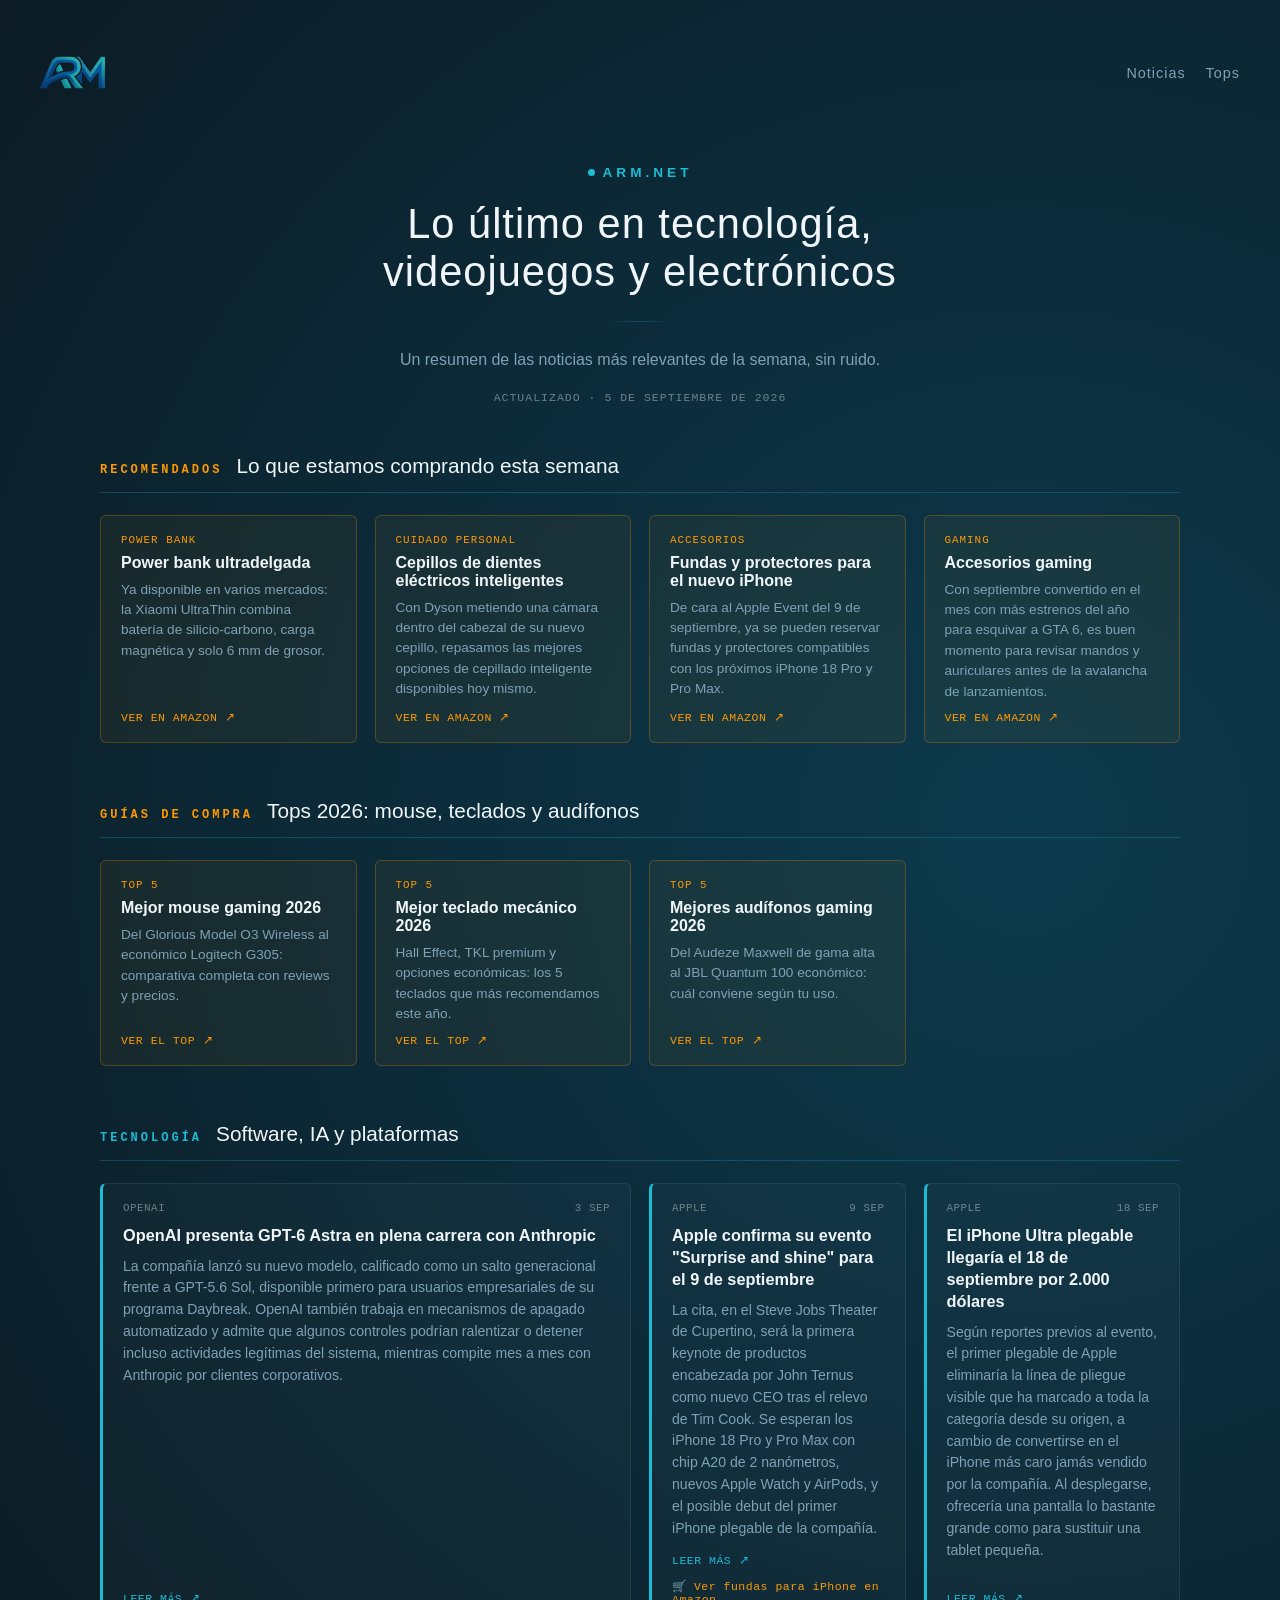
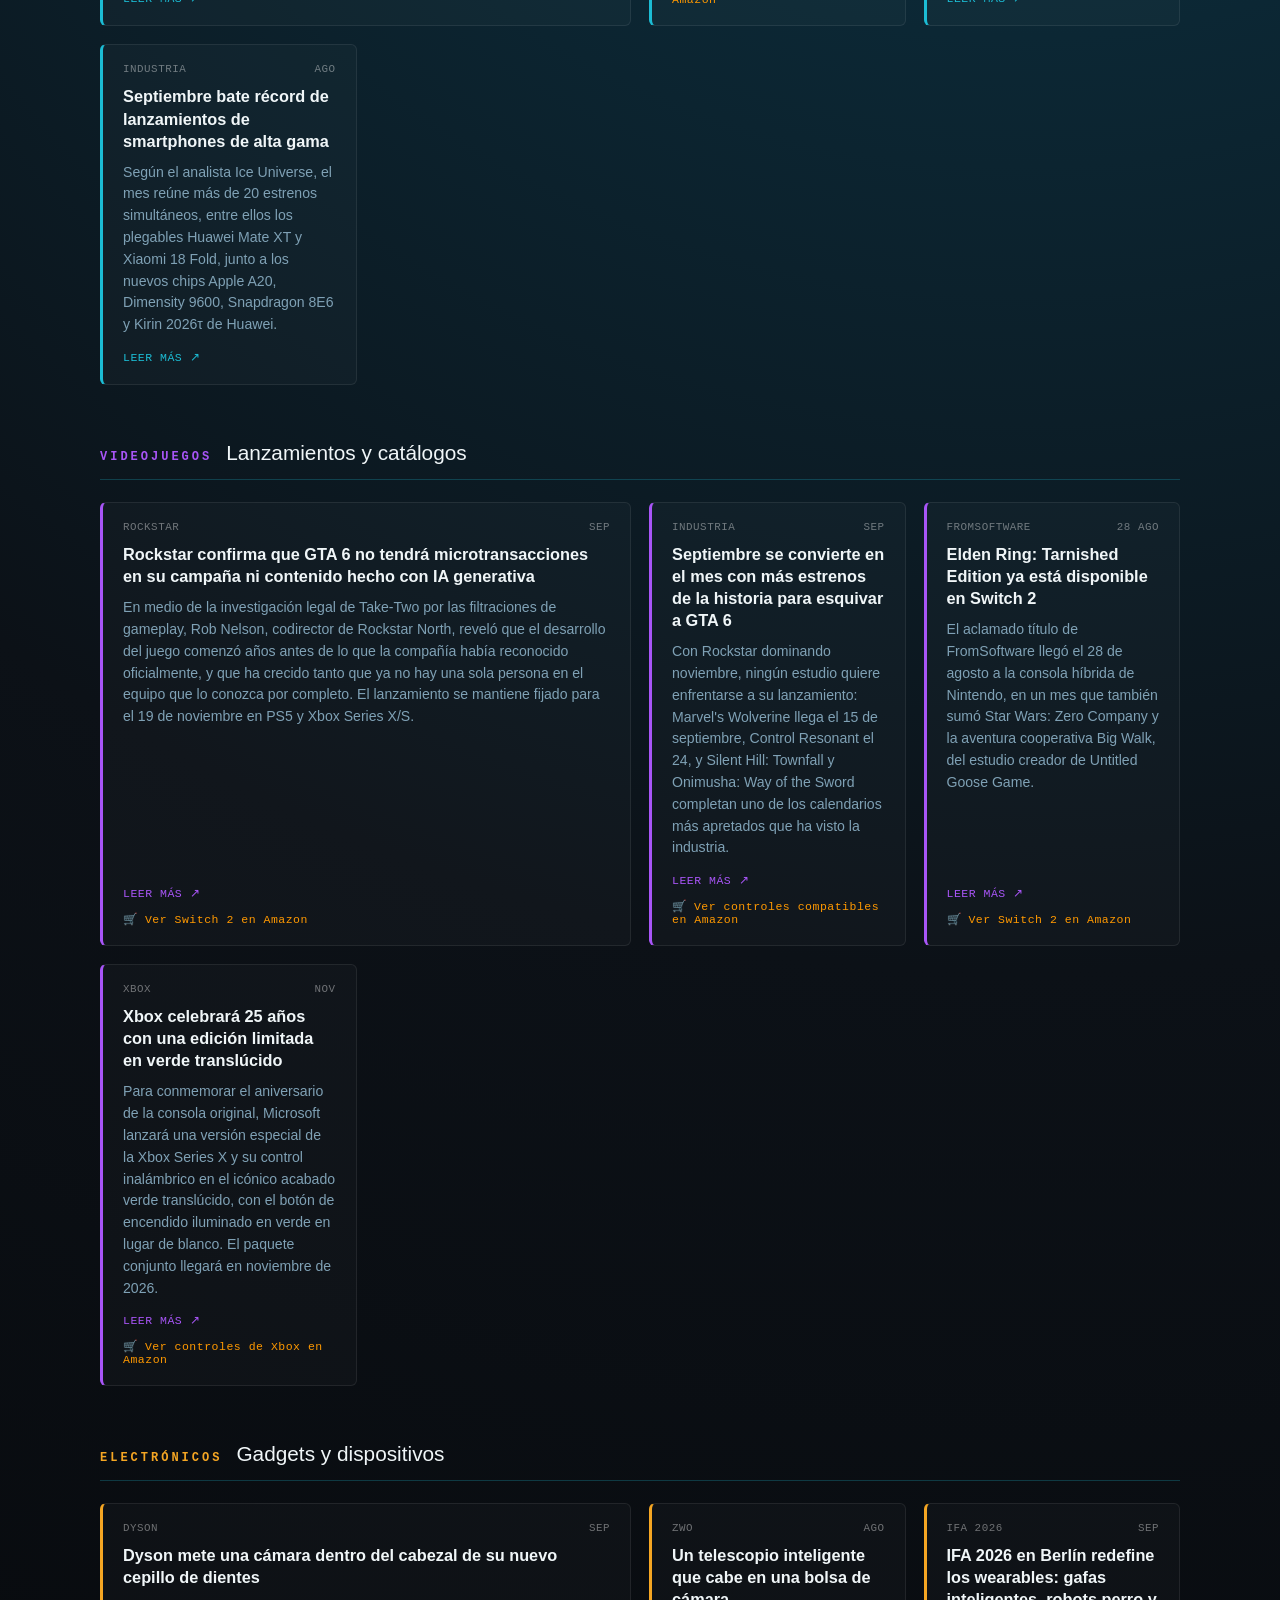
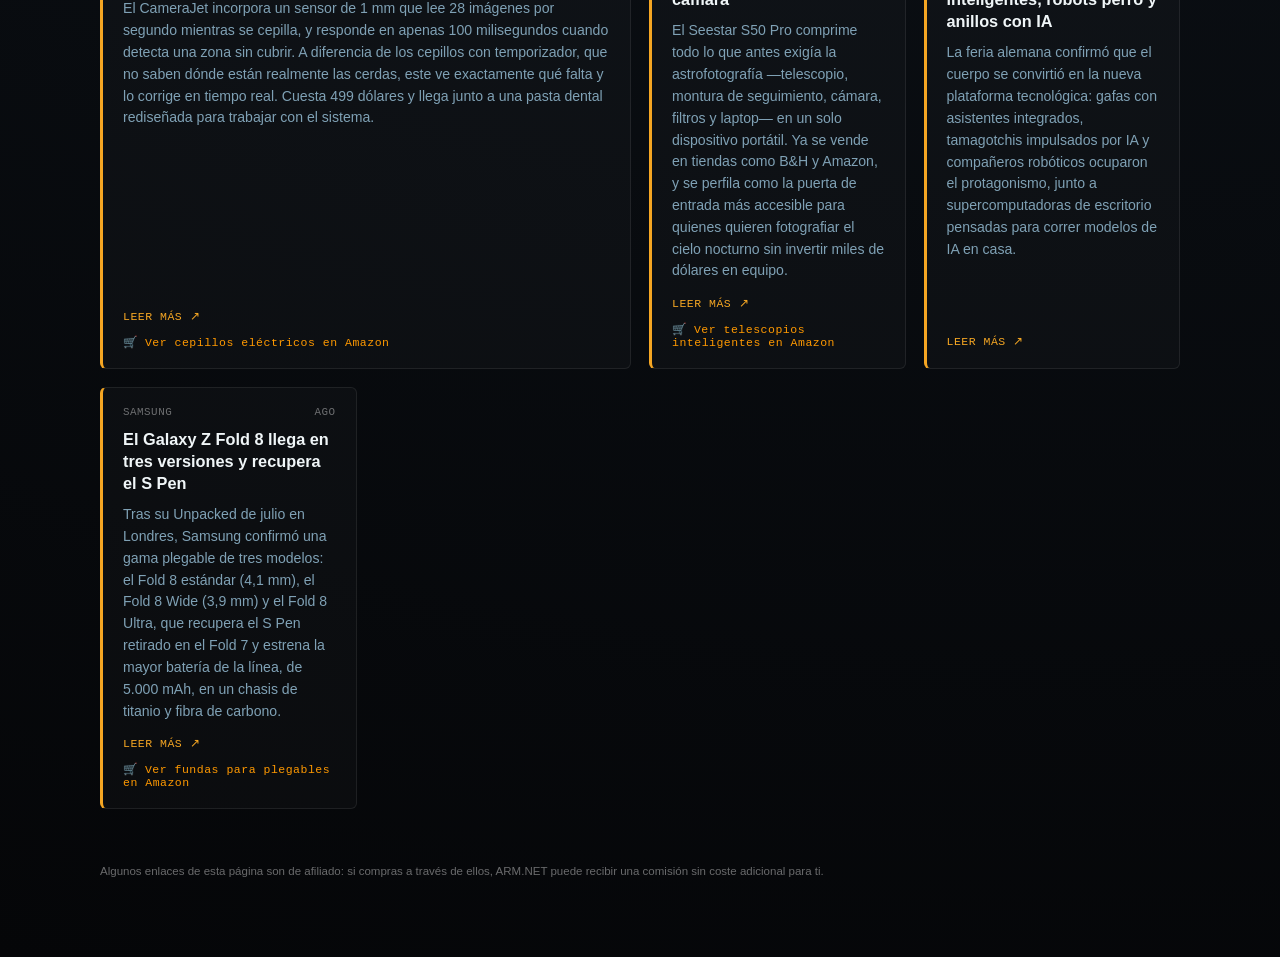
==== commit 8e1dfa08: "tops" ====
--- a/index.html
+++ b/index.html
@@ -16,6 +16,10 @@
         <div class="logo">
             <img src="LOGO.png" alt="Logo ARM" class="logo-image">
         </div>
+        <nav class="nav-links">
+            <a href="index.html">Noticias</a>
+            <a href="tops/index.html">Tops</a>
+        </nav>
     </header>
 
     <main class="main-content main-content--news">
@@ -67,6 +71,38 @@
             </div>
         </section>
 
+        <!-- TOPS 2026 -->
+        <section class="news-section news-section--picks">
+            <div class="news-section-header">
+                <span class="cat-label">Guías de compra</span>
+                <h2>Tops 2026: mouse, teclados y audífonos</h2>
+            </div>
+            <div class="picks-grid">
+
+                <a class="pick-card" href="tops/mejor-mouse-2026.html">
+                    <span class="pick-label">Top 5</span>
+                    <h3>Mejor mouse gaming 2026</h3>
+                    <p>Del Glorious Model O3 Wireless al económico Logitech G305: comparativa completa con reviews y precios.</p>
+                    <span class="pick-cta">Ver el top ↗</span>
+                </a>
+
+                <a class="pick-card" href="tops/mejor-teclado-2026.html">
+                    <span class="pick-label">Top 5</span>
+                    <h3>Mejor teclado mecánico 2026</h3>
+                    <p>Hall Effect, TKL premium y opciones económicas: los 5 teclados que más recomendamos este año.</p>
+                    <span class="pick-cta">Ver el top ↗</span>
+                </a>
+
+                <a class="pick-card" href="tops/mejores-audifonos-2026.html">
+                    <span class="pick-label">Top 5</span>
+                    <h3>Mejores audífonos gaming 2026</h3>
+                    <p>Del Audeze Maxwell de gama alta al JBL Quantum 100 económico: cuál conviene según tu uso.</p>
+                    <span class="pick-cta">Ver el top ↗</span>
+                </a>
+
+            </div>
+        </section>
+
         <!-- TECNOLOGÍA -->
         <section class="news-section news-section--tech">
             <div class="news-section-header">
@@ -198,4 +234,4 @@
 
 </body>
 
-</html>+</html>
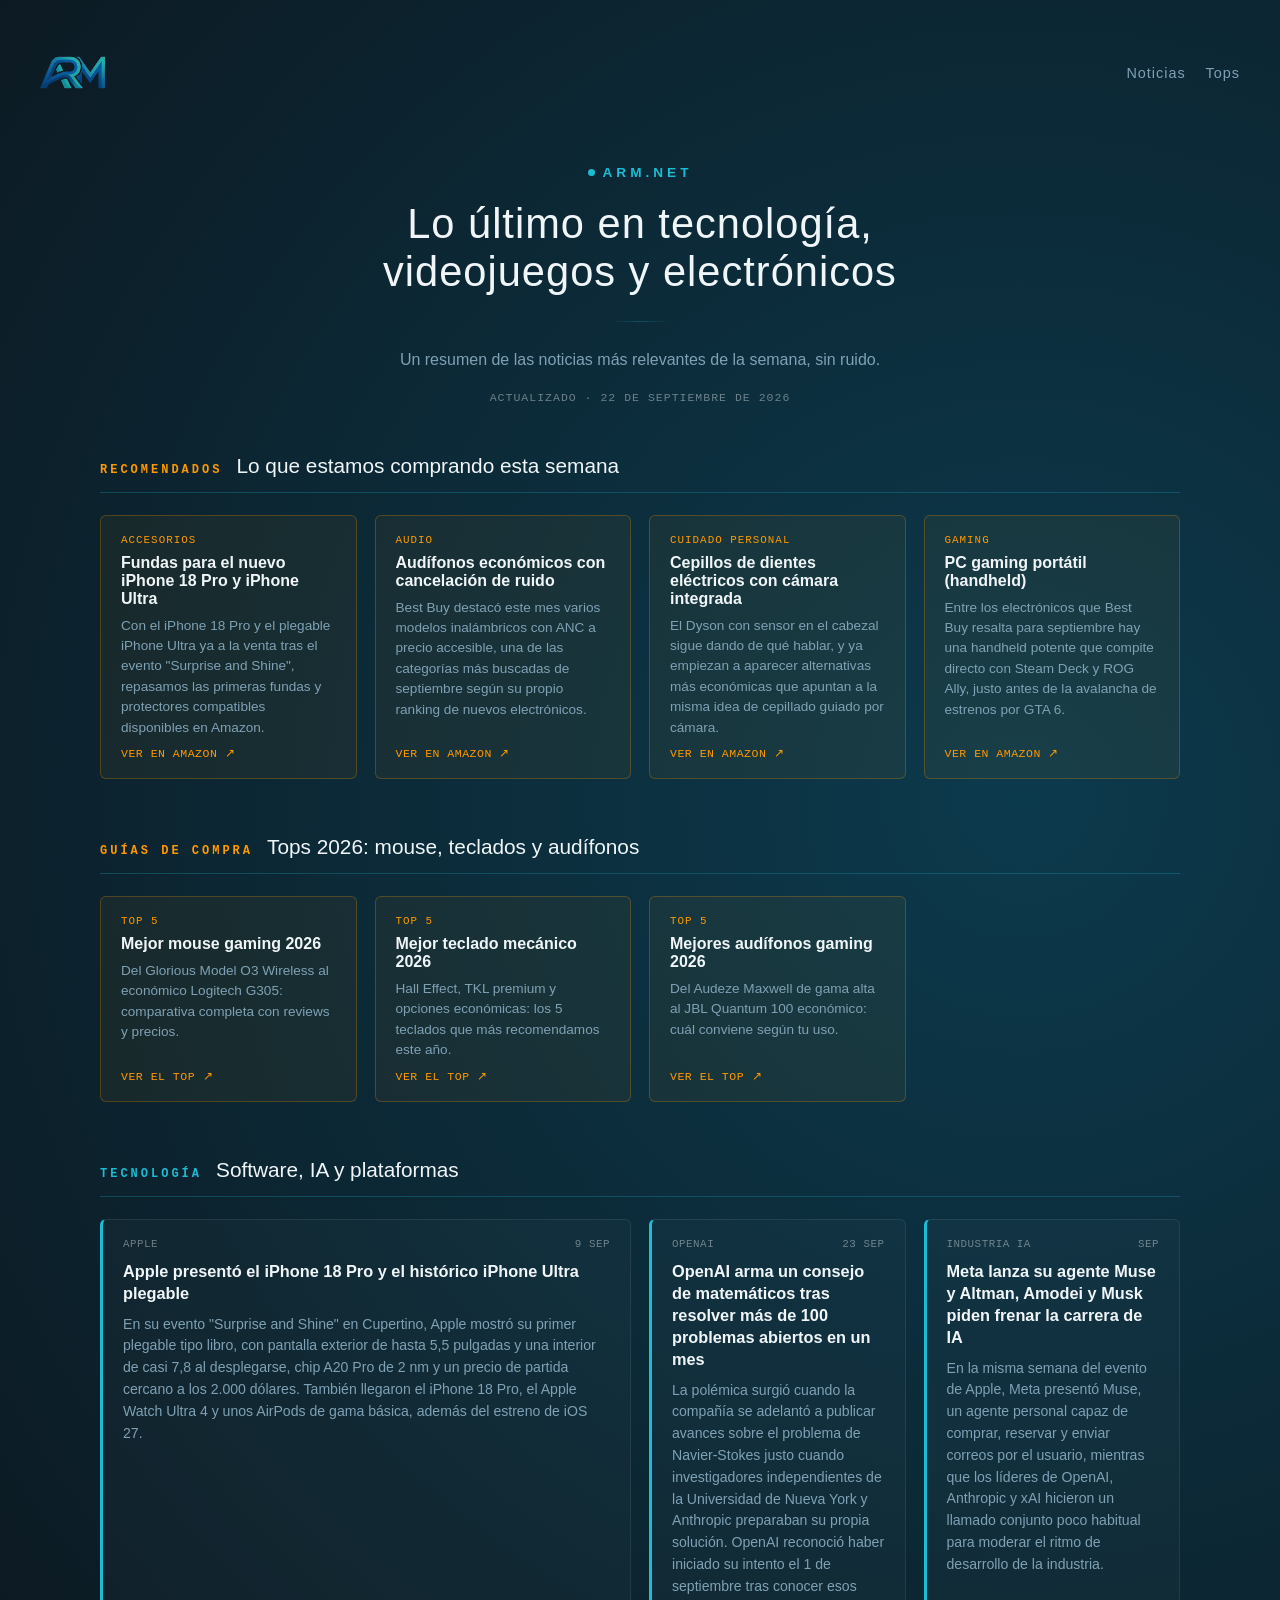
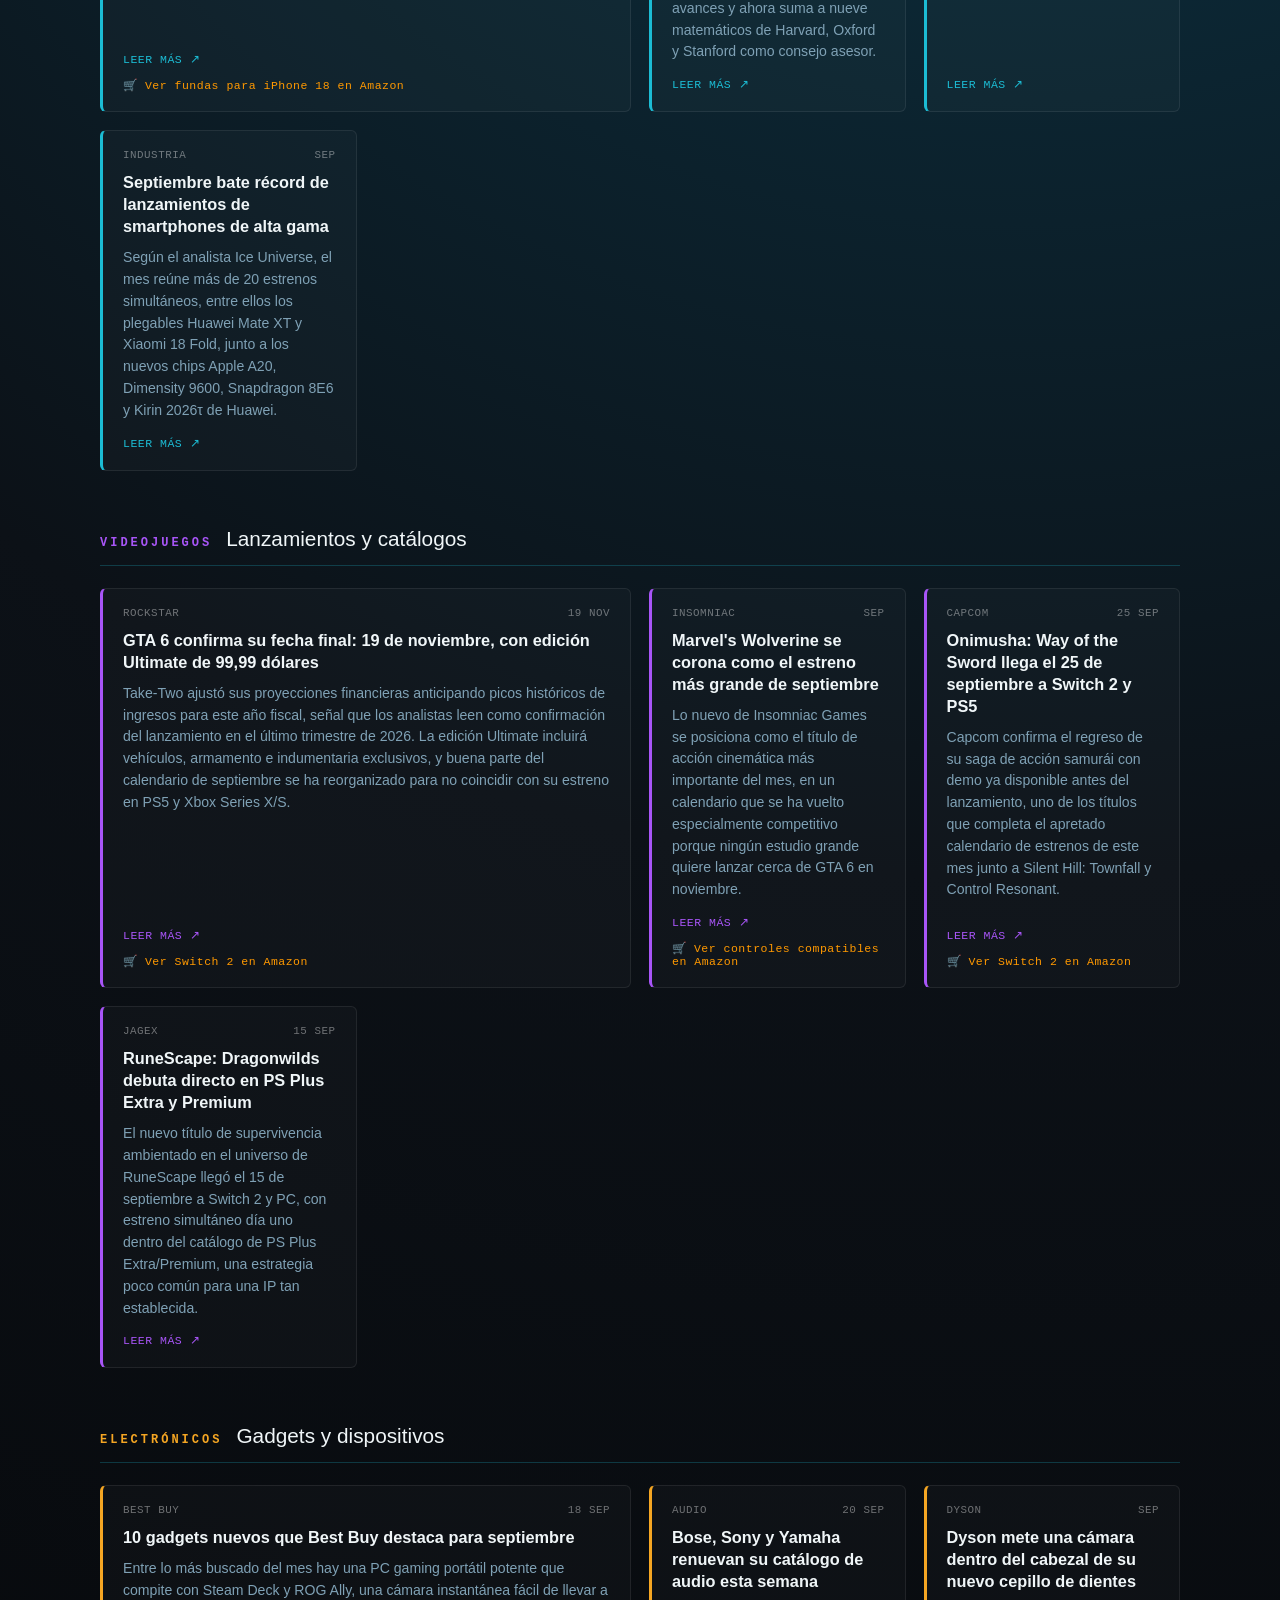
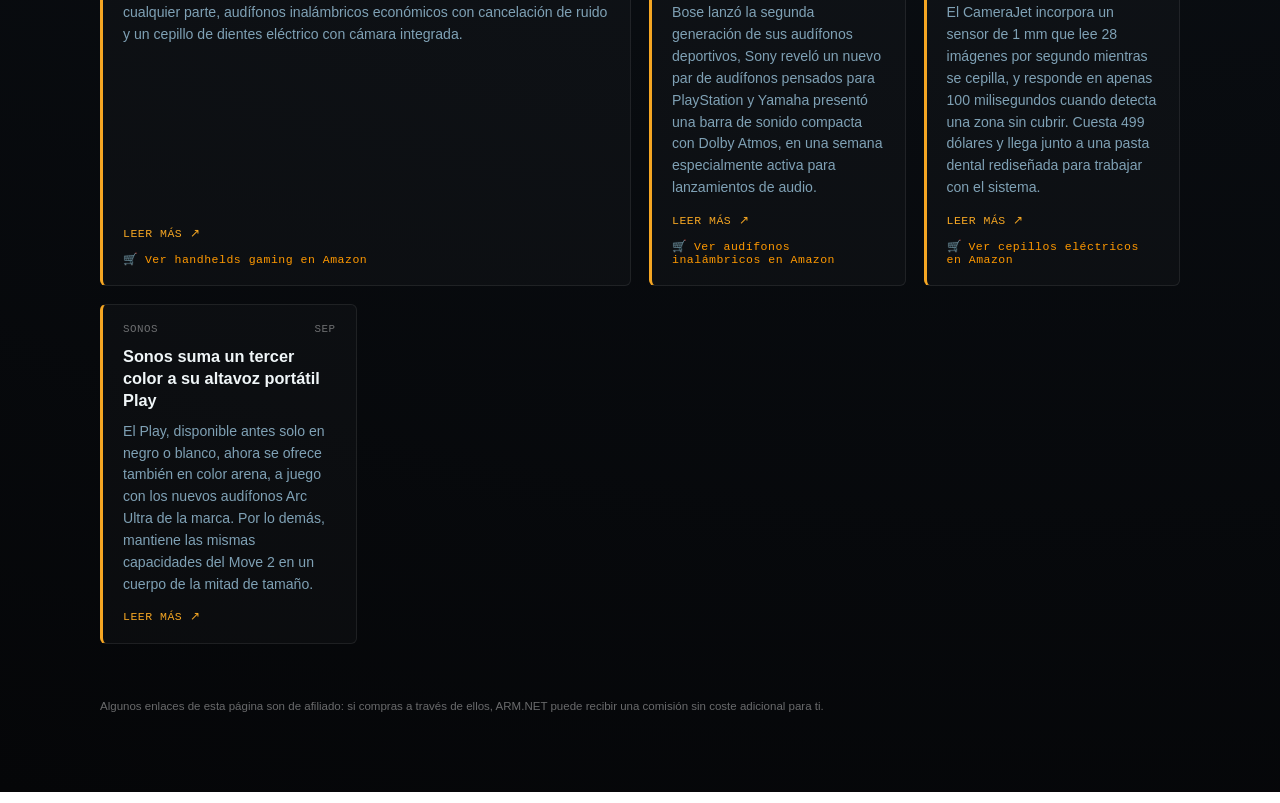
==== commit 3aaba218: "Update index.html" ====
--- a/index.html
+++ b/index.html
@@ -29,7 +29,7 @@
             <h1 class="title">Lo último en tecnología, videojuegos y electrónicos</h1>
             <div class="divider"></div>
             <p class="description">Un resumen de las noticias más relevantes de la semana, sin ruido.</p>
-            <p class="update-stamp">Actualizado · 5 de septiembre de 2026</p>
+            <p class="update-stamp">Actualizado · 22 de septiembre de 2026</p>
         </div>
 
         <!-- PRODUCTOS DESTACADOS -->
@@ -40,31 +40,31 @@
             </div>
             <div class="picks-grid">
 
-                <a class="pick-card" href="https://www.amazon.com/Xiaomi-5000mAh-Lightweight-Charging-Mag-Safe/dp/B0DMWWY2NH?crid=3RUTXGGE00MPI&dib=eyJ2IjoiMSJ9.[base64].AmkKWj-uXUbSzmNxikKQh7bnKQY0vXJV3h_Q9163OS8&dib_tag=se&keywords=powerbank%2Bxiaomi&qid=1783469536&sprefix=powerbank%2Bxiamo%2Caps%2C221&sr=8-2&th=1&linkCode=ll2&tag=ptyarm-20&linkId=b6c56acf9c4d9119c9df0e6f1142d32b&language=en_US&ref_=as_li_ss_tl" target="_blank" rel="noopener sponsored">
-                    <span class="pick-label">Power bank</span>
-                    <h3>Power bank ultradelgada</h3>
-                    <p>Ya disponible en varios mercados: la Xiaomi UltraThin combina batería de silicio-carbono, carga magnética y solo 6 mm de grosor.</p>
-                    <span class="pick-cta">Ver en Amazon ↗</span>
-                </a>
-
-                <a class="pick-card" href="https://www.amazon.com/s?k=cepillo+de+dientes+electrico&linkCode=ll2&tag=ptyarm-20&linkId=cepilloelectrico&language=en_US&ref_=as_li_ss_tl" target="_blank" rel="noopener sponsored">
+                <a class="pick-card" href="https://www.amazon.com/s?k=funda+iphone+18+pro&linkCode=ll2&tag=ptyarm-20&linkId=a1c4e79b2f8d4e6a9b0c5d3f7e2a1b4c&language=en_US&ref_=as_li_ss_tl" target="_blank" rel="noopener sponsored">
+                    <span class="pick-label">Accesorios</span>
+                    <h3>Fundas para el nuevo iPhone 18 Pro y iPhone Ultra</h3>
+                    <p>Con el iPhone 18 Pro y el plegable iPhone Ultra ya a la venta tras el evento "Surprise and Shine", repasamos las primeras fundas y protectores compatibles disponibles en Amazon.</p>
+                    <span class="pick-cta">Ver en Amazon ↗</span>
+                </a>
+
+                <a class="pick-card" href="https://www.amazon.com/s?k=audifonos+inalambricos+cancelacion+ruido&linkCode=ll2&tag=ptyarm-20&linkId=b2d5f80c3e9a4f7b1c6d4e0a8f3b2c5d&language=en_US&ref_=as_li_ss_tl" target="_blank" rel="noopener sponsored">
+                    <span class="pick-label">Audio</span>
+                    <h3>Audífonos económicos con cancelación de ruido</h3>
+                    <p>Best Buy destacó este mes varios modelos inalámbricos con ANC a precio accesible, una de las categorías más buscadas de septiembre según su propio ranking de nuevos electrónicos.</p>
+                    <span class="pick-cta">Ver en Amazon ↗</span>
+                </a>
+
+                <a class="pick-card" href="https://www.amazon.com/s?k=cepillo+de+dientes+electrico+con+camara&linkCode=ll2&tag=ptyarm-20&linkId=c3e6091d4f0b5a8c2d7e5f1b9a4c3d6e&language=en_US&ref_=as_li_ss_tl" target="_blank" rel="noopener sponsored">
                     <span class="pick-label">Cuidado personal</span>
-                    <h3>Cepillos de dientes eléctricos inteligentes</h3>
-                    <p>Con Dyson metiendo una cámara dentro del cabezal de su nuevo cepillo, repasamos las mejores opciones de cepillado inteligente disponibles hoy mismo.</p>
-                    <span class="pick-cta">Ver en Amazon ↗</span>
-                </a>
-
-                <a class="pick-card" href="https://www.amazon.com/s?k=funda+iphone+18&linkCode=ll2&tag=ptyarm-20&linkId=iphone18fundas&language=en_US&ref_=as_li_ss_tl" target="_blank" rel="noopener sponsored">
-                    <span class="pick-label">Accesorios</span>
-                    <h3>Fundas y protectores para el nuevo iPhone</h3>
-                    <p>De cara al Apple Event del 9 de septiembre, ya se pueden reservar fundas y protectores compatibles con los próximos iPhone 18 Pro y Pro Max.</p>
-                    <span class="pick-cta">Ver en Amazon ↗</span>
-                </a>
-
-                <a class="pick-card" href="https://www.amazon.com/s?k=accesorios+gaming&linkCode=ll2&tag=ptyarm-20&linkId=59ced703939559e4887b64177bcf8160&language=en_US&ref_=as_li_ss_tl" target="_blank" rel="noopener sponsored">
+                    <h3>Cepillos de dientes eléctricos con cámara integrada</h3>
+                    <p>El Dyson con sensor en el cabezal sigue dando de qué hablar, y ya empiezan a aparecer alternativas más económicas que apuntan a la misma idea de cepillado guiado por cámara.</p>
+                    <span class="pick-cta">Ver en Amazon ↗</span>
+                </a>
+
+                <a class="pick-card" href="https://www.amazon.com/s?k=pc+gaming+portatil+handheld&linkCode=ll2&tag=ptyarm-20&linkId=d4f7102e5a1c6b9d3e8f6a2c0b5d4e7f&language=en_US&ref_=as_li_ss_tl" target="_blank" rel="noopener sponsored">
                     <span class="pick-label">Gaming</span>
-                    <h3>Accesorios gaming</h3>
-                    <p>Con septiembre convertido en el mes con más estrenos del año para esquivar a GTA 6, es buen momento para revisar mandos y auriculares antes de la avalancha de lanzamientos.</p>
+                    <h3>PC gaming portátil (handheld)</h3>
+                    <p>Entre los electrónicos que Best Buy resalta para septiembre hay una handheld potente que compite directo con Steam Deck y ROG Ally, justo antes de la avalancha de estrenos por GTA 6.</p>
                     <span class="pick-cta">Ver en Amazon ↗</span>
                 </a>
 
@@ -112,29 +112,29 @@
             <div class="news-grid">
 
                 <article class="news-card news-card--featured">
-                    <div class="meta"><span>OpenAI</span><span>3 sep</span></div>
-                    <h3>OpenAI presenta GPT-6 Astra en plena carrera con Anthropic</h3>
-                    <p>La compañía lanzó su nuevo modelo, calificado como un salto generacional frente a GPT-5.6 Sol, disponible primero para usuarios empresariales de su programa Daybreak. OpenAI también trabaja en mecanismos de apagado automatizado y admite que algunos controles podrían ralentizar o detener incluso actividades legítimas del sistema, mientras compite mes a mes con Anthropic por clientes corporativos.</p>
-                    <a class="read-more" href="https://www.infobae.com/tecno/2026/09/04/openai-desafia-a-anthropic-con-la-ia-mas-inteligente-del-mundo-en-plena-carrera-bursatil/" target="_blank" rel="noopener">Leer más ↗</a>
-                </article>
-
-                <article class="news-card">
                     <div class="meta"><span>Apple</span><span>9 sep</span></div>
-                    <h3>Apple confirma su evento "Surprise and shine" para el 9 de septiembre</h3>
-                    <p>La cita, en el Steve Jobs Theater de Cupertino, será la primera keynote de productos encabezada por John Ternus como nuevo CEO tras el relevo de Tim Cook. Se esperan los iPhone 18 Pro y Pro Max con chip A20 de 2 nanómetros, nuevos Apple Watch y AirPods, y el posible debut del primer iPhone plegable de la compañía.</p>
-                    <a class="read-more" href="https://www.infobae.com/tecno/2026/08/26/apple-confirma-en-septiembre-su-apple-event-fecha-lugar-y-como-verlo/" target="_blank" rel="noopener">Leer más ↗</a>
-                    <a class="amazon-inline" href="https://www.amazon.com/s?k=funda+iphone+18&linkCode=ll2&tag=ptyarm-20&linkId=iphone18fundasnews&language=en_US&ref_=as_li_ss_tl" target="_blank" rel="noopener sponsored">🛒 Ver fundas para iPhone en Amazon</a>
-                </article>
-
-                <article class="news-card">
-                    <div class="meta"><span>Apple</span><span>18 sep</span></div>
-                    <h3>El iPhone Ultra plegable llegaría el 18 de septiembre por 2.000 dólares</h3>
-                    <p>Según reportes previos al evento, el primer plegable de Apple eliminaría la línea de pliegue visible que ha marcado a toda la categoría desde su origen, a cambio de convertirse en el iPhone más caro jamás vendido por la compañía. Al desplegarse, ofrecería una pantalla lo bastante grande como para sustituir una tablet pequeña.</p>
-                    <a class="read-more" href="https://www.yankodesign.com/2026/09/03/the-8-best-gadgets-of-september-2026/" target="_blank" rel="noopener">Leer más ↗</a>
-                </article>
-
-                <article class="news-card">
-                    <div class="meta"><span>Industria</span><span>ago</span></div>
+                    <h3>Apple presentó el iPhone 18 Pro y el histórico iPhone Ultra plegable</h3>
+                    <p>En su evento "Surprise and Shine" en Cupertino, Apple mostró su primer plegable tipo libro, con pantalla exterior de hasta 5,5 pulgadas y una interior de casi 7,8 al desplegarse, chip A20 Pro de 2 nm y un precio de partida cercano a los 2.000 dólares. También llegaron el iPhone 18 Pro, el Apple Watch Ultra 4 y unos AirPods de gama básica, además del estreno de iOS 27.</p>
+                    <a class="read-more" href="https://reviblog.net/2026/09/14/resumen-tech-semanal-14-septiembre-2026/" target="_blank" rel="noopener">Leer más ↗</a>
+                    <a class="amazon-inline" href="https://www.amazon.com/s?k=funda+iphone+18+pro&linkCode=ll2&tag=ptyarm-20&linkId=a1c4e79b2f8d4e6a9b0c5d3f7e2a1b4c&language=en_US&ref_=as_li_ss_tl" target="_blank" rel="noopener sponsored">🛒 Ver fundas para iPhone 18 en Amazon</a>
+                </article>
+
+                <article class="news-card">
+                    <div class="meta"><span>OpenAI</span><span>23 sep</span></div>
+                    <h3>OpenAI arma un consejo de matemáticos tras resolver más de 100 problemas abiertos en un mes</h3>
+                    <p>La polémica surgió cuando la compañía se adelantó a publicar avances sobre el problema de Navier-Stokes justo cuando investigadores independientes de la Universidad de Nueva York y Anthropic preparaban su propia solución. OpenAI reconoció haber iniciado su intento el 1 de septiembre tras conocer esos avances y ahora suma a nueve matemáticos de Harvard, Oxford y Stanford como consejo asesor.</p>
+                    <a class="read-more" href="https://www.infobae.com/tecno/2026/09/23/openai-creo-un-grupo-asesor-de-matematicos-despues-de-que-su-ia-resolviera-mas-de-100-problemas-abiertos-en-un-mes/" target="_blank" rel="noopener">Leer más ↗</a>
+                </article>
+
+                <article class="news-card">
+                    <div class="meta"><span>Industria IA</span><span>sep</span></div>
+                    <h3>Meta lanza su agente Muse y Altman, Amodei y Musk piden frenar la carrera de IA</h3>
+                    <p>En la misma semana del evento de Apple, Meta presentó Muse, un agente personal capaz de comprar, reservar y enviar correos por el usuario, mientras que los líderes de OpenAI, Anthropic y xAI hicieron un llamado conjunto poco habitual para moderar el ritmo de desarrollo de la industria.</p>
+                    <a class="read-more" href="https://reviblog.net/2026/09/14/resumen-tech-semanal-14-septiembre-2026/" target="_blank" rel="noopener">Leer más ↗</a>
+                </article>
+
+                <article class="news-card">
+                    <div class="meta"><span>Industria</span><span>sep</span></div>
                     <h3>Septiembre bate récord de lanzamientos de smartphones de alta gama</h3>
                     <p>Según el analista Ice Universe, el mes reúne más de 20 estrenos simultáneos, entre ellos los plegables Huawei Mate XT y Xiaomi 18 Fold, junto a los nuevos chips Apple A20, Dimensity 9600, Snapdragon 8E6 y Kirin 2026τ de Huawei.</p>
                     <a class="read-more" href="https://pisapapeles.net/a-prepararse-septiembre-sera-el-mes-con-mas-presentaciones-importantes-de-dispositivos-de-la-historia/" target="_blank" rel="noopener">Leer más ↗</a>
@@ -152,35 +152,34 @@
             <div class="news-grid">
 
                 <article class="news-card news-card--featured">
-                    <div class="meta"><span>Rockstar</span><span>sep</span></div>
-                    <h3>Rockstar confirma que GTA 6 no tendrá microtransacciones en su campaña ni contenido hecho con IA generativa</h3>
-                    <p>En medio de la investigación legal de Take-Two por las filtraciones de gameplay, Rob Nelson, codirector de Rockstar North, reveló que el desarrollo del juego comenzó años antes de lo que la compañía había reconocido oficialmente, y que ha crecido tanto que ya no hay una sola persona en el equipo que lo conozca por completo. El lanzamiento se mantiene fijado para el 19 de noviembre en PS5 y Xbox Series X/S.</p>
-                    <a class="read-more" href="https://vgtimes.com/games/gta-6/news/" target="_blank" rel="noopener">Leer más ↗</a>
+                    <div class="meta"><span>Rockstar</span><span>19 nov</span></div>
+                    <h3>GTA 6 confirma su fecha final: 19 de noviembre, con edición Ultimate de 99,99 dólares</h3>
+                    <p>Take-Two ajustó sus proyecciones financieras anticipando picos históricos de ingresos para este año fiscal, señal que los analistas leen como confirmación del lanzamiento en el último trimestre de 2026. La edición Ultimate incluirá vehículos, armamento e indumentaria exclusivos, y buena parte del calendario de septiembre se ha reorganizado para no coincidir con su estreno en PS5 y Xbox Series X/S.</p>
+                    <a class="read-more" href="https://www.infobae.com/tecno/2026/09/11/gta-6-precio-trailer-y-todo-lo-que-se-ha-hablado-sobre-la-fecha-para-este-2026/" target="_blank" rel="noopener">Leer más ↗</a>
                     <a class="amazon-inline" href="https://www.amazon.com/s?k=nintendo+switch&crid=3II9HLF95RKOQ&sprefix=nintendo+switch%2Caps%2C247&linkCode=ll2&tag=ptyarm-20&linkId=1e52585c4fc7d753b97b8770b039df2c&language=en_US&ref_=as_li_ss_tl" target="_blank" rel="noopener sponsored">🛒 Ver Switch 2 en Amazon</a>
                 </article>
 
                 <article class="news-card">
-                    <div class="meta"><span>Industria</span><span>sep</span></div>
-                    <h3>Septiembre se convierte en el mes con más estrenos de la historia para esquivar a GTA 6</h3>
-                    <p>Con Rockstar dominando noviembre, ningún estudio quiere enfrentarse a su lanzamiento: Marvel's Wolverine llega el 15 de septiembre, Control Resonant el 24, y Silent Hill: Townfall y Onimusha: Way of the Sword completan uno de los calendarios más apretados que ha visto la industria.</p>
+                    <div class="meta"><span>Insomniac</span><span>sep</span></div>
+                    <h3>Marvel's Wolverine se corona como el estreno más grande de septiembre</h3>
+                    <p>Lo nuevo de Insomniac Games se posiciona como el título de acción cinemática más importante del mes, en un calendario que se ha vuelto especialmente competitivo porque ningún estudio grande quiere lanzar cerca de GTA 6 en noviembre.</p>
                     <a class="read-more" href="https://www.3djuegos.com/recopilacion/noticias/efectos-gta-6-empiezan-a-notarse-calendario-estos-25-estrenos-videojuegos-destacados-septiembre" target="_blank" rel="noopener">Leer más ↗</a>
                     <a class="amazon-inline" href="https://www.amazon.com/s?k=controller+for+pc&crid=35J5G4BC2TWKC&sprefix=controller+for+p%2Caps%2C280&linkCode=ll2&tag=ptyarm-20&linkId=1e9075ba35b04fec37f70c8c8093bf5c&language=en_US&ref_=as_li_ss_tl" target="_blank" rel="noopener sponsored">🛒 Ver controles compatibles en Amazon</a>
                 </article>
 
                 <article class="news-card">
-                    <div class="meta"><span>FromSoftware</span><span>28 ago</span></div>
-                    <h3>Elden Ring: Tarnished Edition ya está disponible en Switch 2</h3>
-                    <p>El aclamado título de FromSoftware llegó el 28 de agosto a la consola híbrida de Nintendo, en un mes que también sumó Star Wars: Zero Company y la aventura cooperativa Big Walk, del estudio creador de Untitled Goose Game.</p>
-                    <a class="read-more" href="https://www.eurogamer.es/fechas-videojuegos-2026-todos-lanzamientos-juegos-pc-playstation-5-4-switch-2-xbox-one-series-x-s" target="_blank" rel="noopener">Leer más ↗</a>
-                    <a class="amazon-inline" href="https://www.amazon.com/s?k=nintendo+switch+2&linkCode=ll2&tag=ptyarm-20&linkId=switch2eldenring&language=en_US&ref_=as_li_ss_tl" target="_blank" rel="noopener sponsored">🛒 Ver Switch 2 en Amazon</a>
-                </article>
-
-                <article class="news-card">
-                    <div class="meta"><span>Xbox</span><span>nov</span></div>
-                    <h3>Xbox celebrará 25 años con una edición limitada en verde translúcido</h3>
-                    <p>Para conmemorar el aniversario de la consola original, Microsoft lanzará una versión especial de la Xbox Series X y su control inalámbrico en el icónico acabado verde translúcido, con el botón de encendido iluminado en verde en lugar de blanco. El paquete conjunto llegará en noviembre de 2026.</p>
-                    <a class="read-more" href="https://www.gearpatrol.com/audio/best-tech-audio-hi-fi-releases-2026-august-week-2/" target="_blank" rel="noopener">Leer más ↗</a>
-                    <a class="amazon-inline" href="https://www.amazon.com/s?k=xbox+series+x+controller&linkCode=ll2&tag=ptyarm-20&linkId=xbox25aniversario&language=en_US&ref_=as_li_ss_tl" target="_blank" rel="noopener sponsored">🛒 Ver controles de Xbox en Amazon</a>
+                    <div class="meta"><span>Capcom</span><span>25 sep</span></div>
+                    <h3>Onimusha: Way of the Sword llega el 25 de septiembre a Switch 2 y PS5</h3>
+                    <p>Capcom confirma el regreso de su saga de acción samurái con demo ya disponible antes del lanzamiento, uno de los títulos que completa el apretado calendario de estrenos de este mes junto a Silent Hill: Townfall y Control Resonant.</p>
+                    <a class="read-more" href="https://vigogame.com/guia-lanzamientos-videojuegos-2026-2027-gta-6-gears-wolverine/" target="_blank" rel="noopener">Leer más ↗</a>
+                    <a class="amazon-inline" href="https://www.amazon.com/s?k=nintendo+switch+2&linkCode=ll2&tag=ptyarm-20&linkId=switch2onimusha&language=en_US&ref_=as_li_ss_tl" target="_blank" rel="noopener sponsored">🛒 Ver Switch 2 en Amazon</a>
+                </article>
+
+                <article class="news-card">
+                    <div class="meta"><span>Jagex</span><span>15 sep</span></div>
+                    <h3>RuneScape: Dragonwilds debuta directo en PS Plus Extra y Premium</h3>
+                    <p>El nuevo título de supervivencia ambientado en el universo de RuneScape llegó el 15 de septiembre a Switch 2 y PC, con estreno simultáneo día uno dentro del catálogo de PS Plus Extra/Premium, una estrategia poco común para una IP tan establecida.</p>
+                    <a class="read-more" href="https://vigogame.com/guia-lanzamientos-videojuegos-2026-2027-gta-6-gears-wolverine/" target="_blank" rel="noopener">Leer más ↗</a>
                 </article>
 
             </div>
@@ -195,34 +194,34 @@
             <div class="news-grid">
 
                 <article class="news-card news-card--featured">
+                    <div class="meta"><span>Best Buy</span><span>18 sep</span></div>
+                    <h3>10 gadgets nuevos que Best Buy destaca para septiembre</h3>
+                    <p>Entre lo más buscado del mes hay una PC gaming portátil potente que compite con Steam Deck y ROG Ally, una cámara instantánea fácil de llevar a cualquier parte, audífonos inalámbricos económicos con cancelación de ruido y un cepillo de dientes eléctrico con cámara integrada.</p>
+                    <a class="read-more" href="https://www.bgr.com/2262166/new-electronics-find-best-buy-september/" target="_blank" rel="noopener">Leer más ↗</a>
+                    <a class="amazon-inline" href="https://www.amazon.com/s?k=pc+gaming+portatil+handheld&linkCode=ll2&tag=ptyarm-20&linkId=d4f7102e5a1c6b9d3e8f6a2c0b5d4e7f&language=en_US&ref_=as_li_ss_tl" target="_blank" rel="noopener sponsored">🛒 Ver handhelds gaming en Amazon</a>
+                </article>
+
+                <article class="news-card">
+                    <div class="meta"><span>Audio</span><span>20 sep</span></div>
+                    <h3>Bose, Sony y Yamaha renuevan su catálogo de audio esta semana</h3>
+                    <p>Bose lanzó la segunda generación de sus audífonos deportivos, Sony reveló un nuevo par de audífonos pensados para PlayStation y Yamaha presentó una barra de sonido compacta con Dolby Atmos, en una semana especialmente activa para lanzamientos de audio.</p>
+                    <a class="read-more" href="https://www.gearpatrol.com/audio/best-new-tech-releases-9-20-26/" target="_blank" rel="noopener">Leer más ↗</a>
+                    <a class="amazon-inline" href="https://www.amazon.com/s?k=audifonos+inalambricos+cancelacion+ruido&linkCode=ll2&tag=ptyarm-20&linkId=b2d5f80c3e9a4f7b1c6d4e0a8f3b2c5d&language=en_US&ref_=as_li_ss_tl" target="_blank" rel="noopener sponsored">🛒 Ver audífonos inalámbricos en Amazon</a>
+                </article>
+
+                <article class="news-card">
                     <div class="meta"><span>Dyson</span><span>sep</span></div>
                     <h3>Dyson mete una cámara dentro del cabezal de su nuevo cepillo de dientes</h3>
-                    <p>El CameraJet incorpora un sensor de 1 mm que lee 28 imágenes por segundo mientras se cepilla, y responde en apenas 100 milisegundos cuando detecta una zona sin cubrir. A diferencia de los cepillos con temporizador, que no saben dónde están realmente las cerdas, este ve exactamente qué falta y lo corrige en tiempo real. Cuesta 499 dólares y llega junto a una pasta dental rediseñada para trabajar con el sistema.</p>
+                    <p>El CameraJet incorpora un sensor de 1 mm que lee 28 imágenes por segundo mientras se cepilla, y responde en apenas 100 milisegundos cuando detecta una zona sin cubrir. Cuesta 499 dólares y llega junto a una pasta dental rediseñada para trabajar con el sistema.</p>
                     <a class="read-more" href="https://www.yankodesign.com/2026/09/03/the-8-best-gadgets-of-september-2026/" target="_blank" rel="noopener">Leer más ↗</a>
-                    <a class="amazon-inline" href="https://www.amazon.com/s?k=cepillo+de+dientes+electrico&linkCode=ll2&tag=ptyarm-20&linkId=cepillodyson&language=en_US&ref_=as_li_ss_tl" target="_blank" rel="noopener sponsored">🛒 Ver cepillos eléctricos en Amazon</a>
-                </article>
-
-                <article class="news-card">
-                    <div class="meta"><span>ZWO</span><span>ago</span></div>
-                    <h3>Un telescopio inteligente que cabe en una bolsa de cámara</h3>
-                    <p>El Seestar S50 Pro comprime todo lo que antes exigía la astrofotografía —telescopio, montura de seguimiento, cámara, filtros y laptop— en un solo dispositivo portátil. Ya se vende en tiendas como B&H y Amazon, y se perfila como la puerta de entrada más accesible para quienes quieren fotografiar el cielo nocturno sin invertir miles de dólares en equipo.</p>
-                    <a class="read-more" href="https://www.yankodesign.com/2026/09/03/the-8-best-gadgets-of-september-2026/" target="_blank" rel="noopener">Leer más ↗</a>
-                    <a class="amazon-inline" href="https://www.amazon.com/s?k=telescopio+inteligente&linkCode=ll2&tag=ptyarm-20&linkId=seestars50pro&language=en_US&ref_=as_li_ss_tl" target="_blank" rel="noopener sponsored">🛒 Ver telescopios inteligentes en Amazon</a>
-                </article>
-
-                <article class="news-card">
-                    <div class="meta"><span>IFA 2026</span><span>sep</span></div>
-                    <h3>IFA 2026 en Berlín redefine los wearables: gafas inteligentes, robots perro y anillos con IA</h3>
-                    <p>La feria alemana confirmó que el cuerpo se convirtió en la nueva plataforma tecnológica: gafas con asistentes integrados, tamagotchis impulsados por IA y compañeros robóticos ocuparon el protagonismo, junto a supercomputadoras de escritorio pensadas para correr modelos de IA en casa.</p>
-                    <a class="read-more" href="https://www.yankodesign.com/2026/09/04/your-body-is-the-new-tech-platform-the-wildest-wearables-at-ifa-2026/" target="_blank" rel="noopener">Leer más ↗</a>
-                </article>
-
-                <article class="news-card">
-                    <div class="meta"><span>Samsung</span><span>ago</span></div>
-                    <h3>El Galaxy Z Fold 8 llega en tres versiones y recupera el S Pen</h3>
-                    <p>Tras su Unpacked de julio en Londres, Samsung confirmó una gama plegable de tres modelos: el Fold 8 estándar (4,1 mm), el Fold 8 Wide (3,9 mm) y el Fold 8 Ultra, que recupera el S Pen retirado en el Fold 7 y estrena la mayor batería de la línea, de 5.000 mAh, en un chasis de titanio y fibra de carbono.</p>
-                    <a class="read-more" href="https://www.yankodesign.com/2026/08/08/7-best-tech-gadgets-of-august-2026/" target="_blank" rel="noopener">Leer más ↗</a>
-                    <a class="amazon-inline" href="https://www.amazon.com/s?k=funda+samsung+galaxy+z+fold&linkCode=ll2&tag=ptyarm-20&linkId=galaxyzfold8fundas&language=en_US&ref_=as_li_ss_tl" target="_blank" rel="noopener sponsored">🛒 Ver fundas para plegables en Amazon</a>
+                    <a class="amazon-inline" href="https://www.amazon.com/s?k=cepillo+de+dientes+electrico+con+camara&linkCode=ll2&tag=ptyarm-20&linkId=c3e6091d4f0b5a8c2d7e5f1b9a4c3d6e&language=en_US&ref_=as_li_ss_tl" target="_blank" rel="noopener sponsored">🛒 Ver cepillos eléctricos en Amazon</a>
+                </article>
+
+                <article class="news-card">
+                    <div class="meta"><span>Sonos</span><span>sep</span></div>
+                    <h3>Sonos suma un tercer color a su altavoz portátil Play</h3>
+                    <p>El Play, disponible antes solo en negro o blanco, ahora se ofrece también en color arena, a juego con los nuevos audífonos Arc Ultra de la marca. Por lo demás, mantiene las mismas capacidades del Move 2 en un cuerpo de la mitad de tamaño.</p>
+                    <a class="read-more" href="https://www.gearpatrol.com/audio/best-tech-audio-hi-fi-releases-2026-september-week-3/" target="_blank" rel="noopener">Leer más ↗</a>
                 </article>
 
             </div>
@@ -234,4 +233,4 @@
 
 </body>
 
-</html>
+</html>
